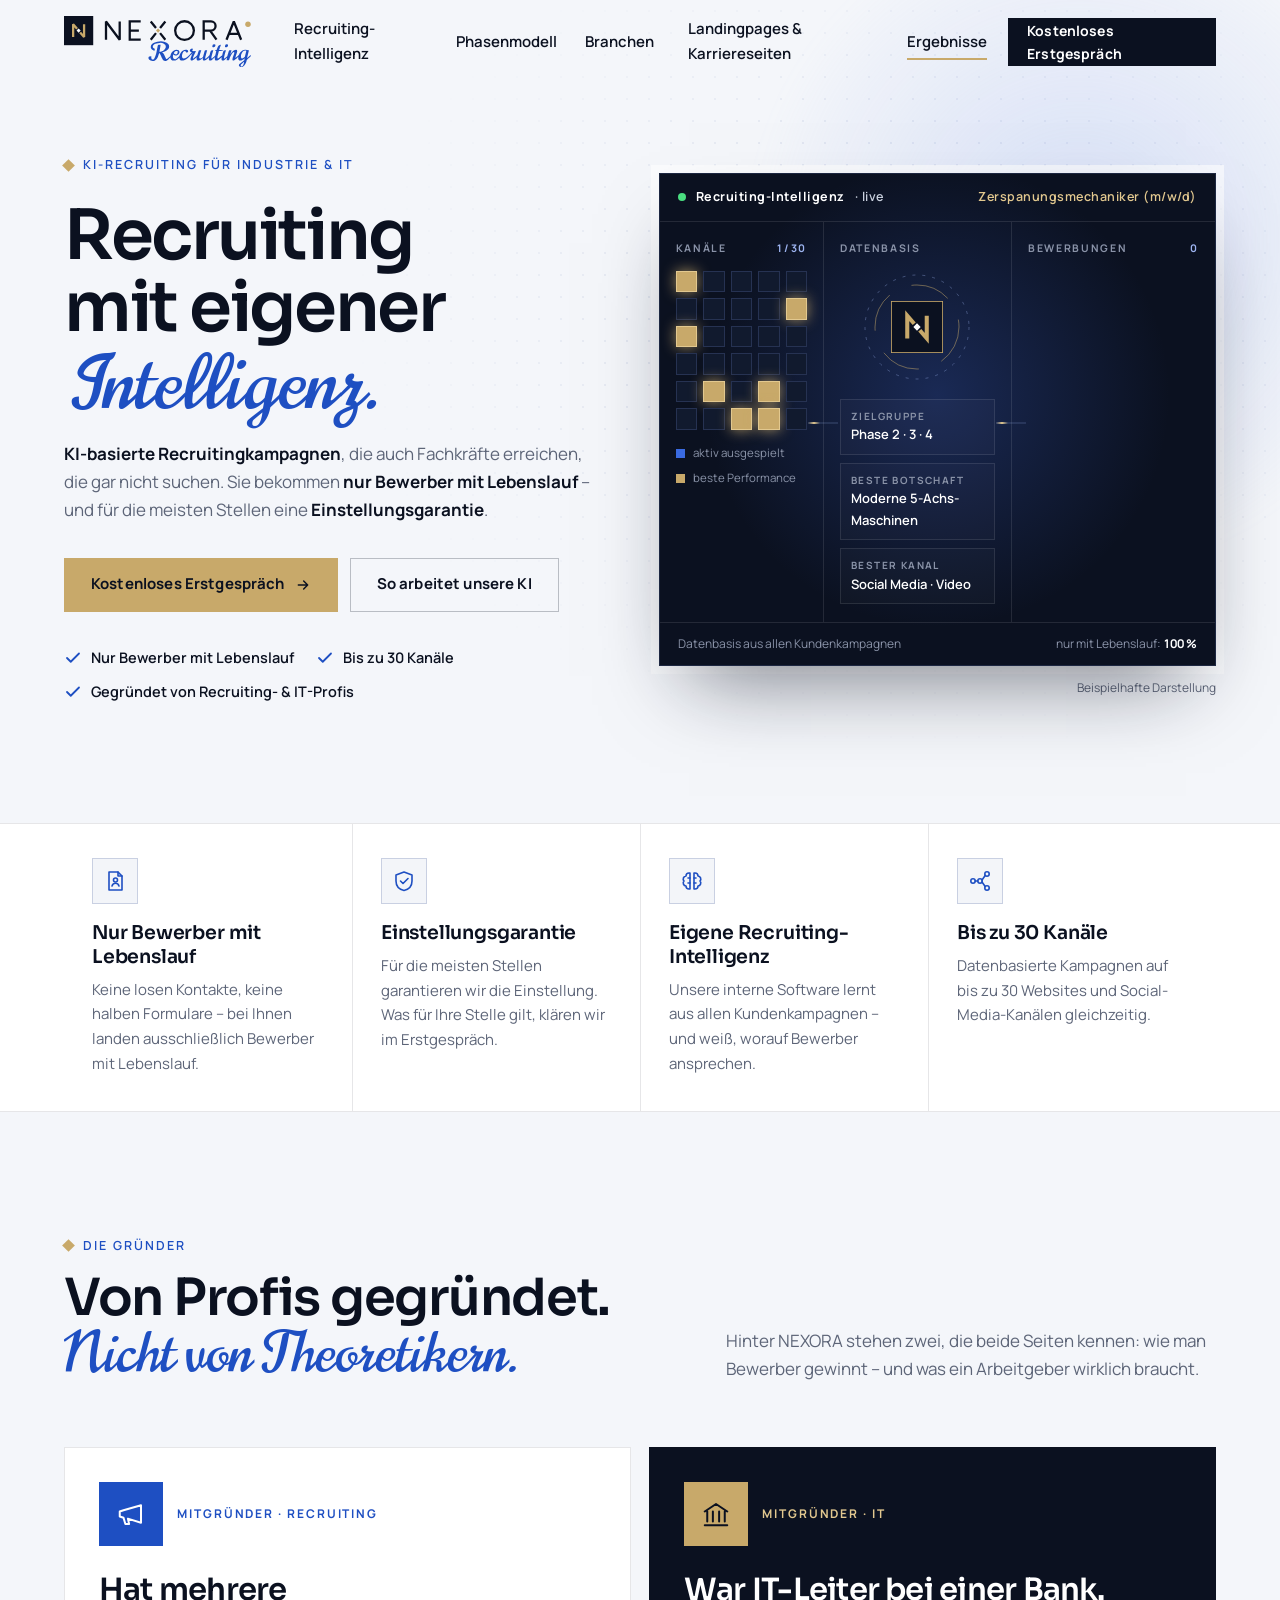
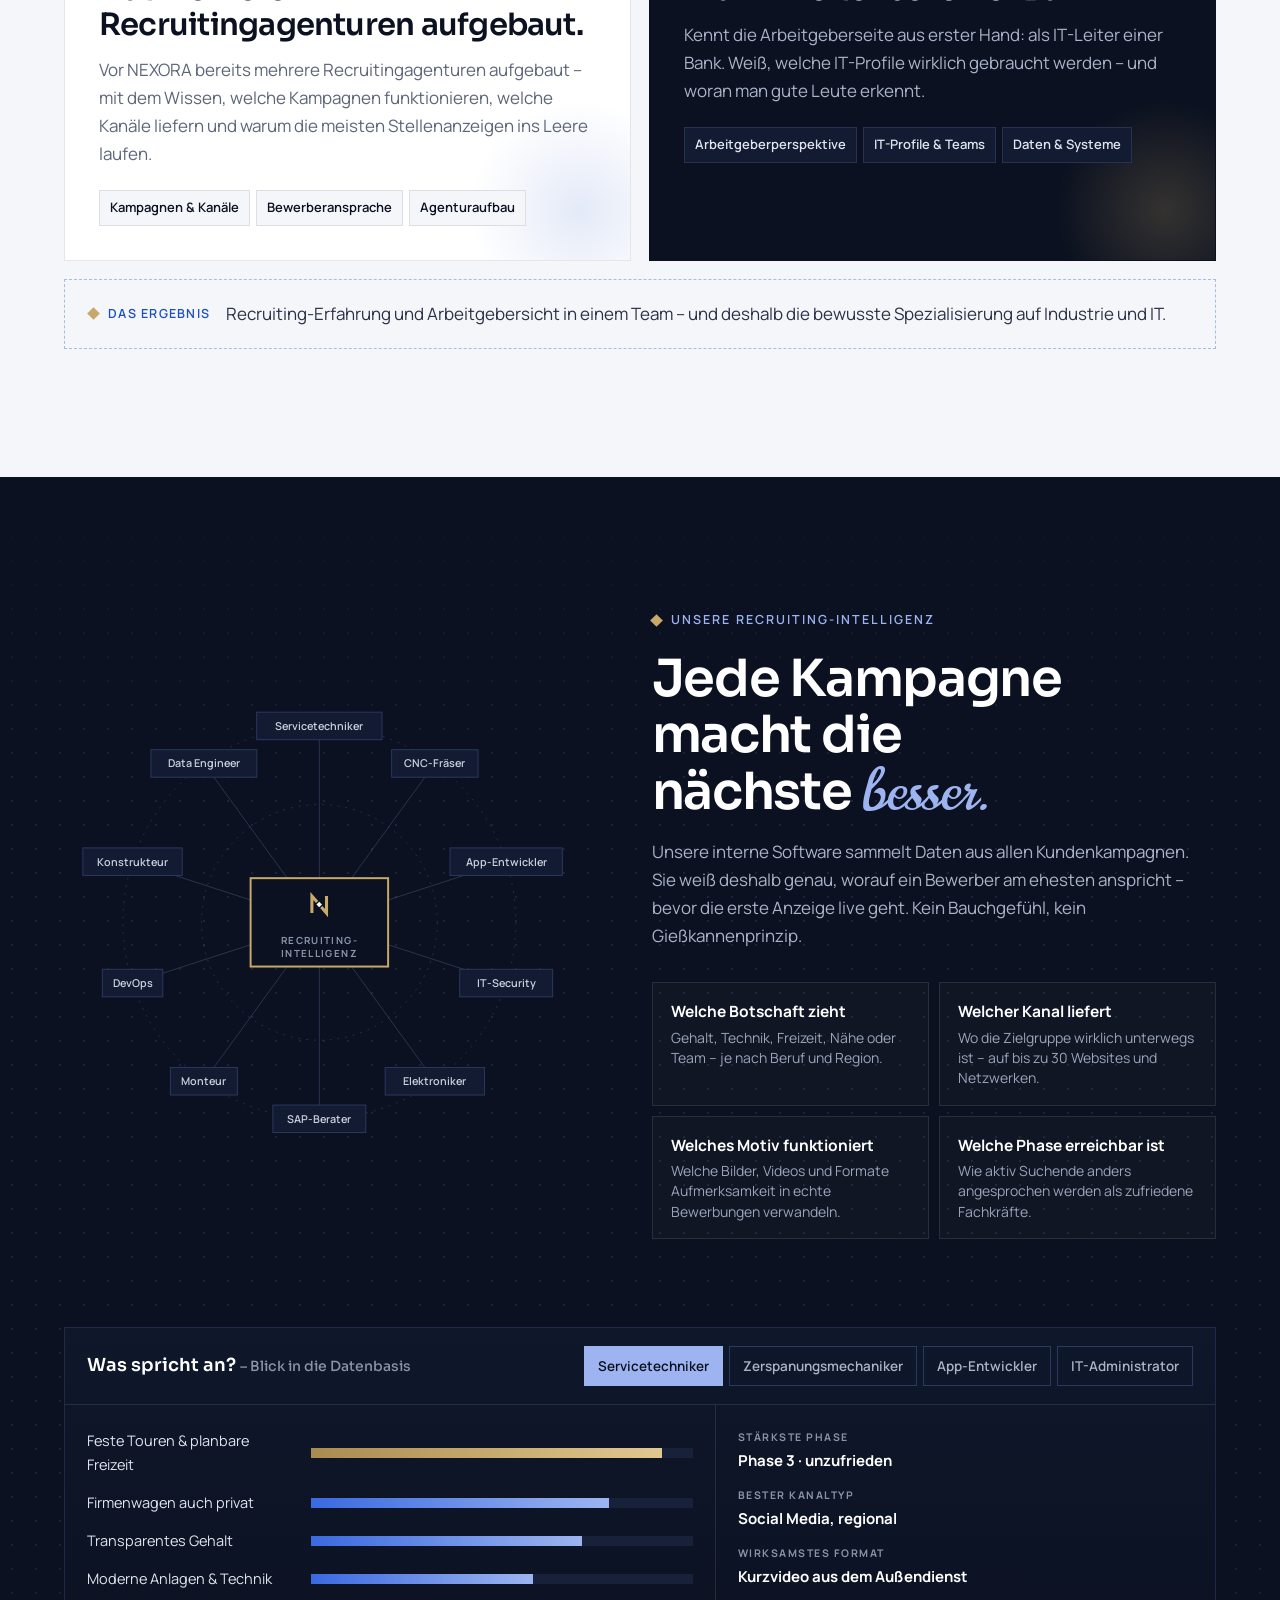
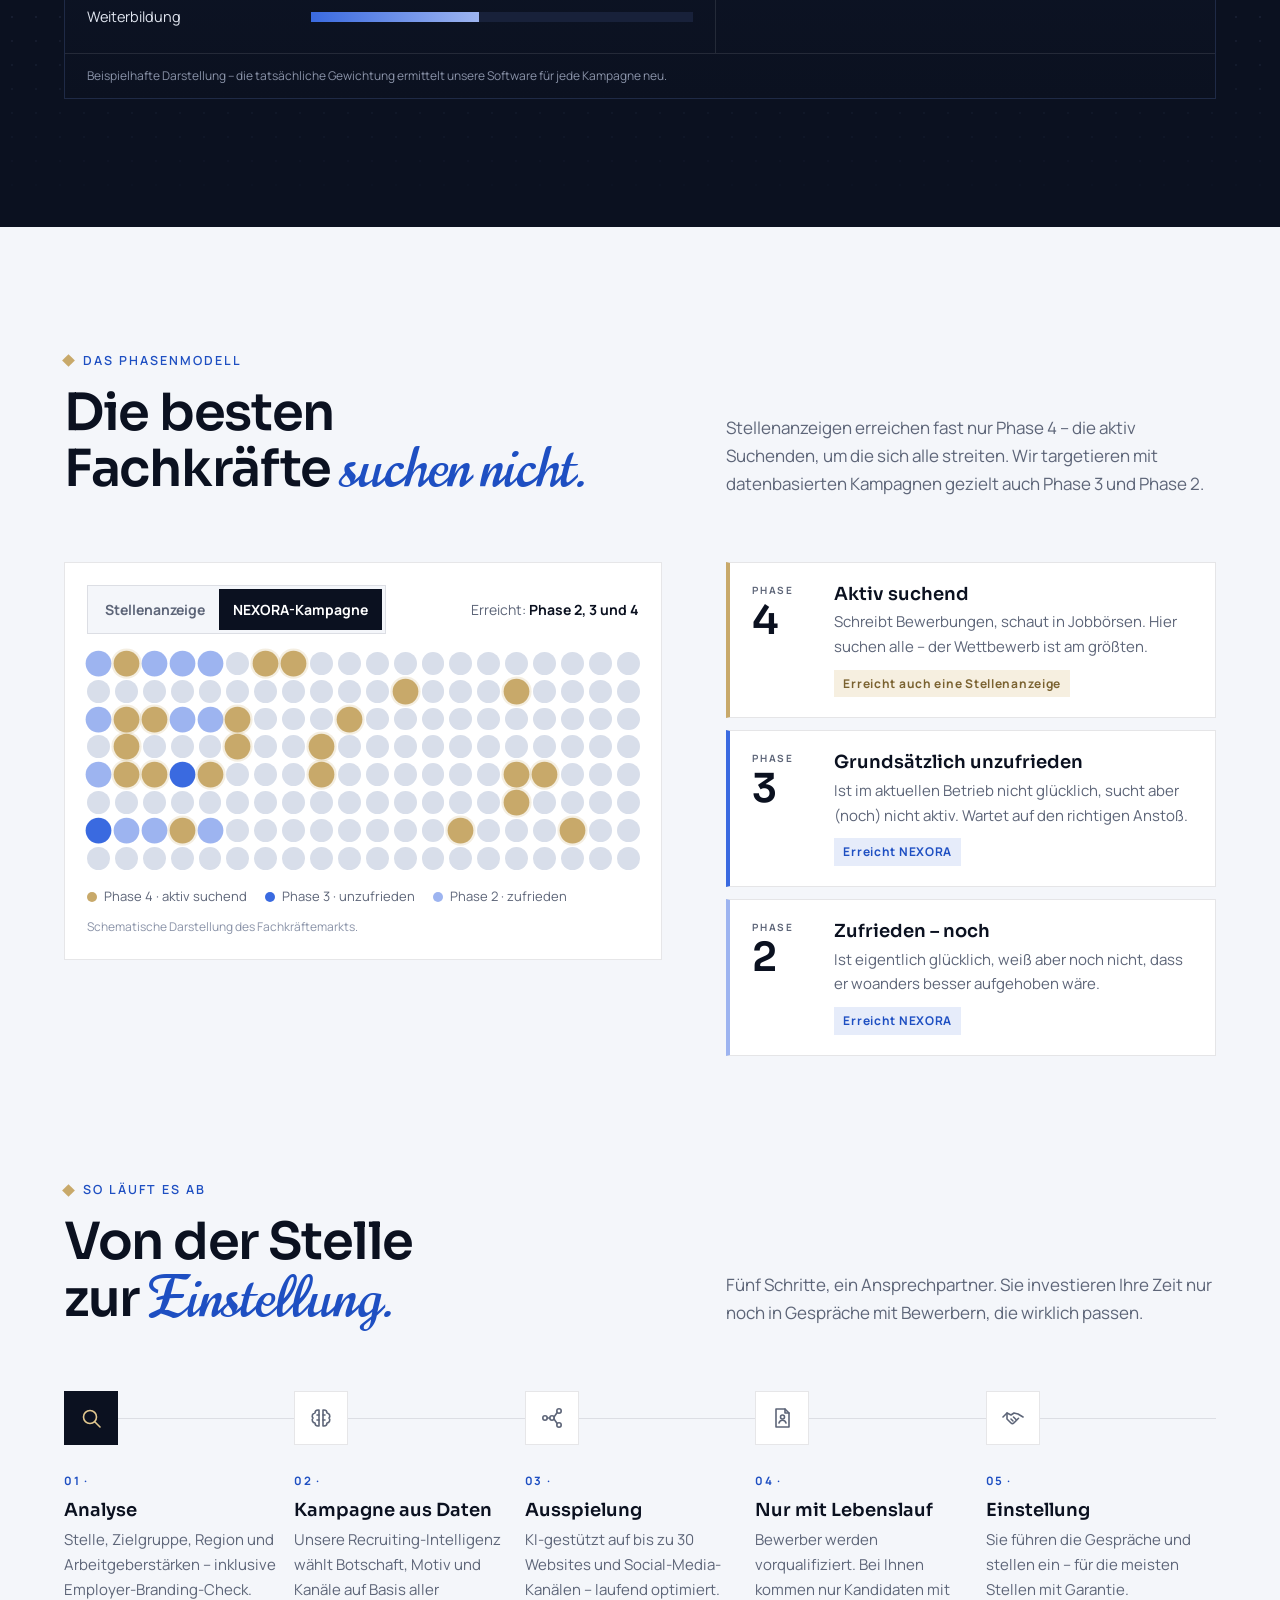
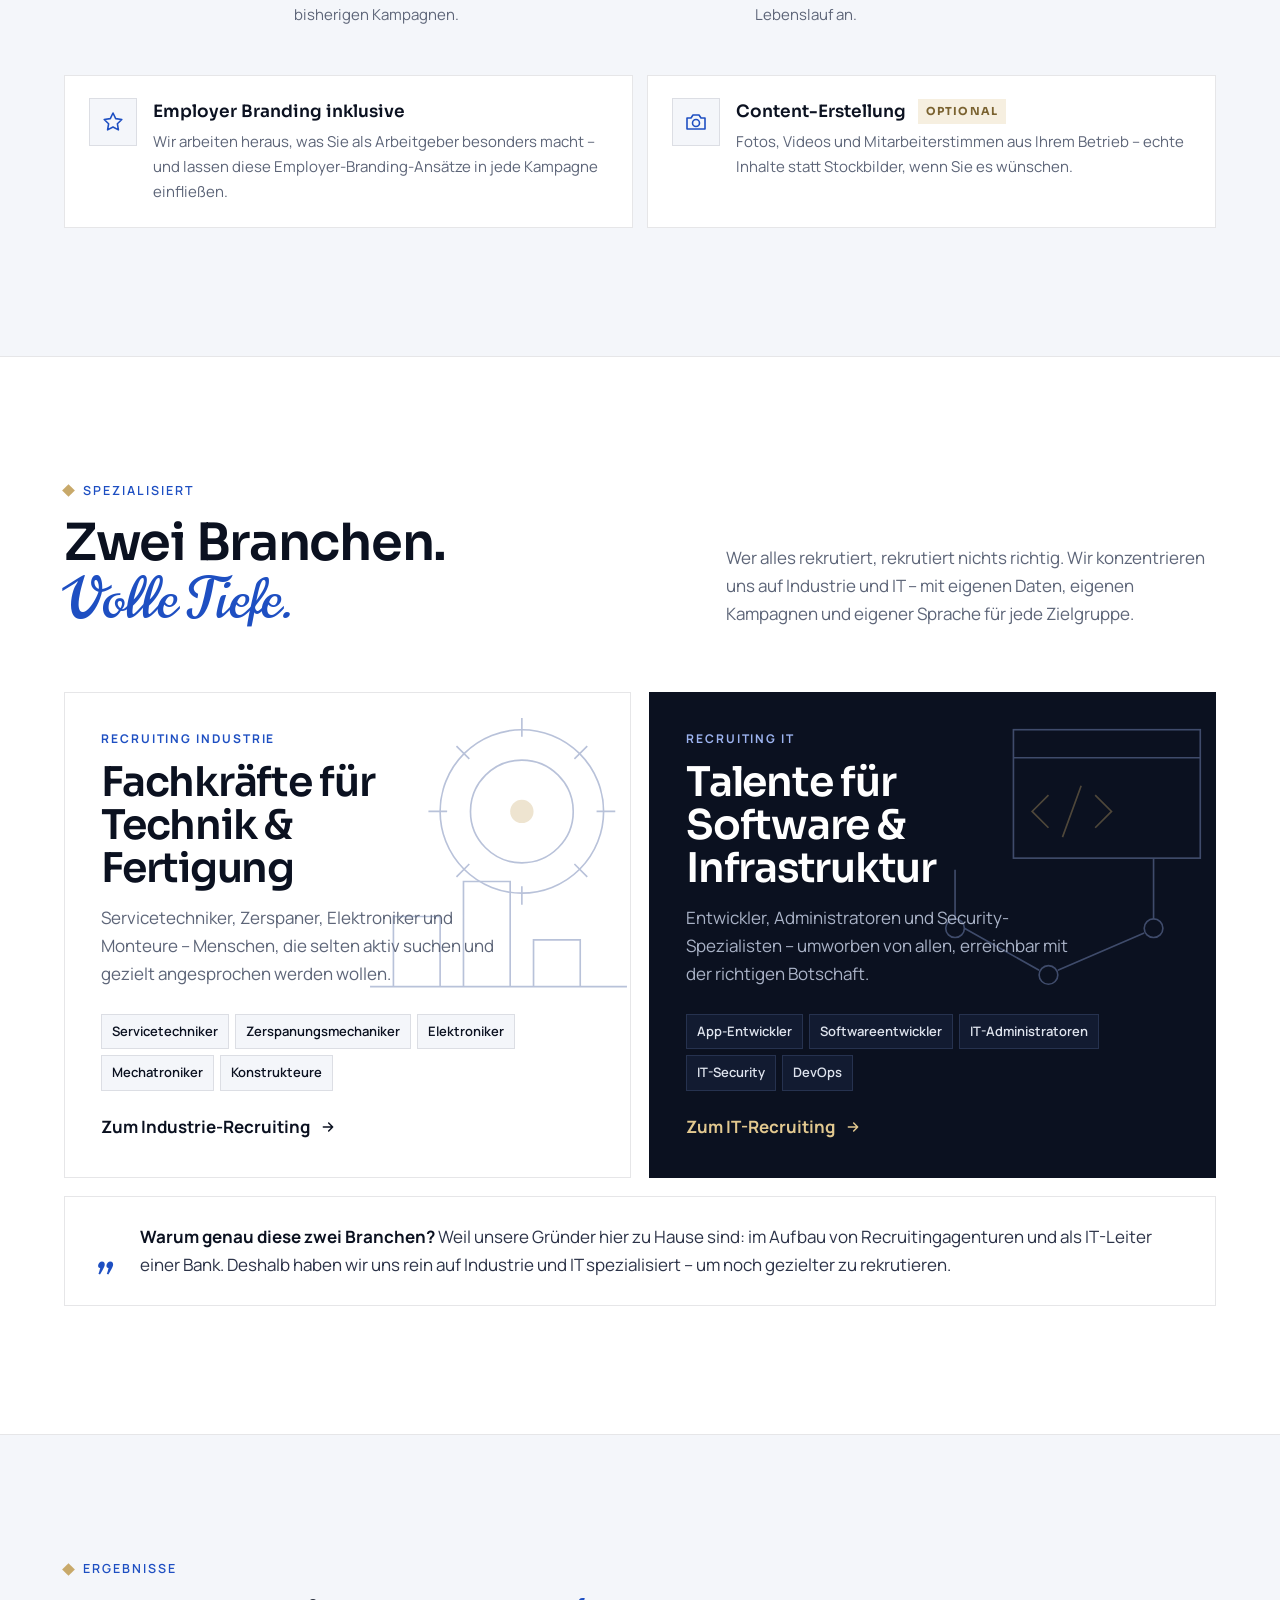
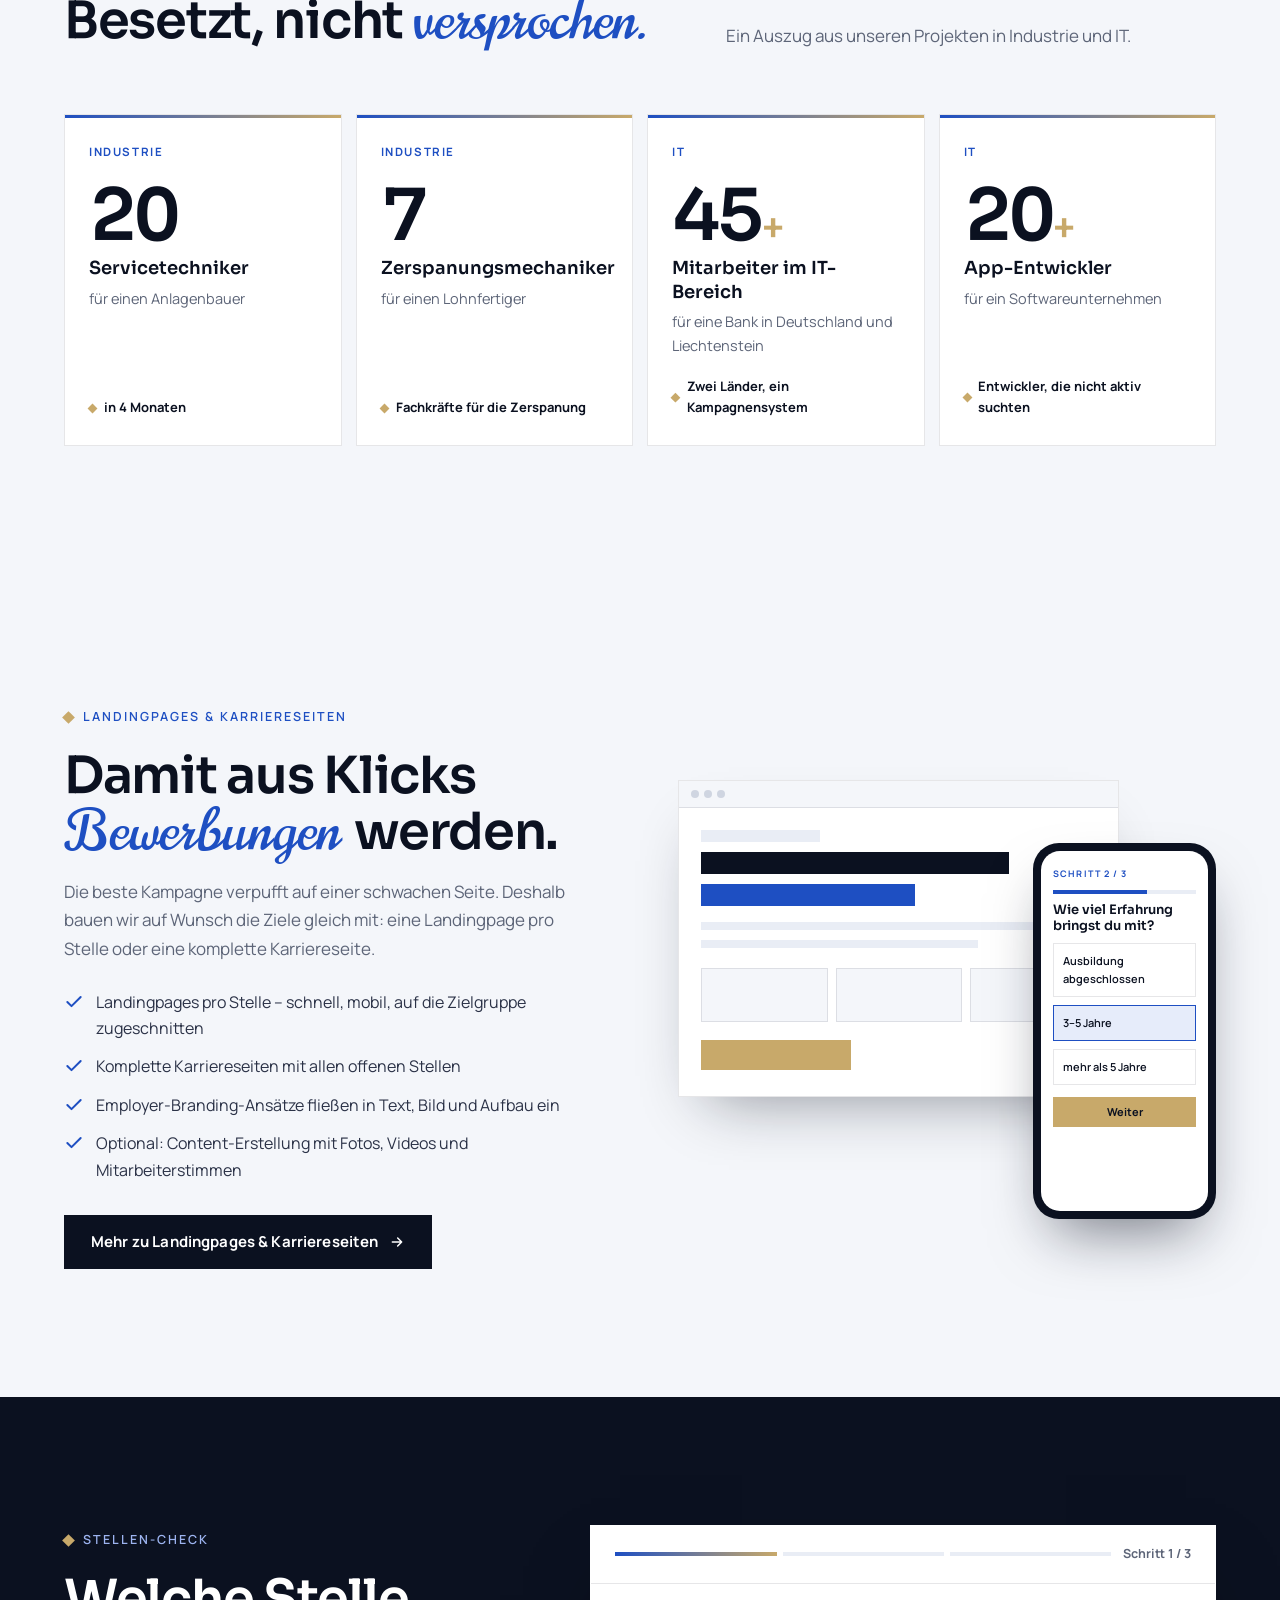
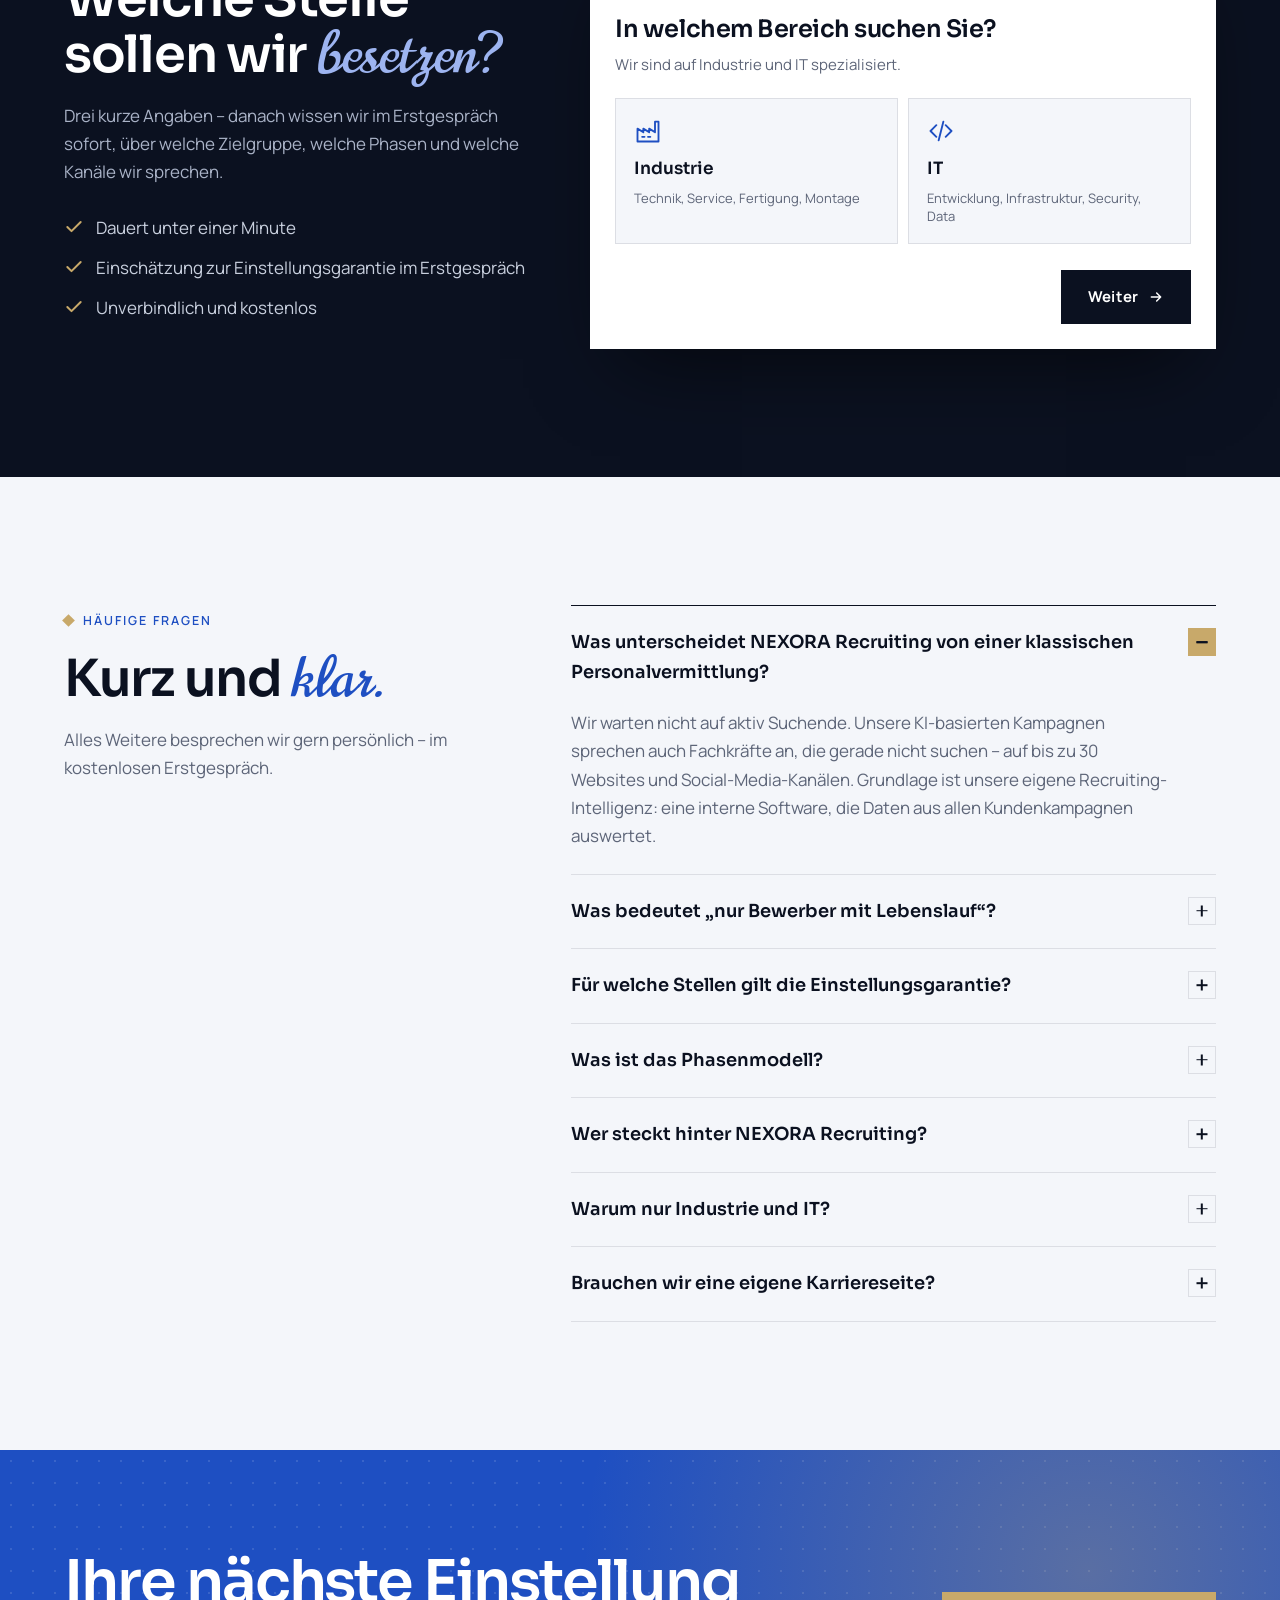
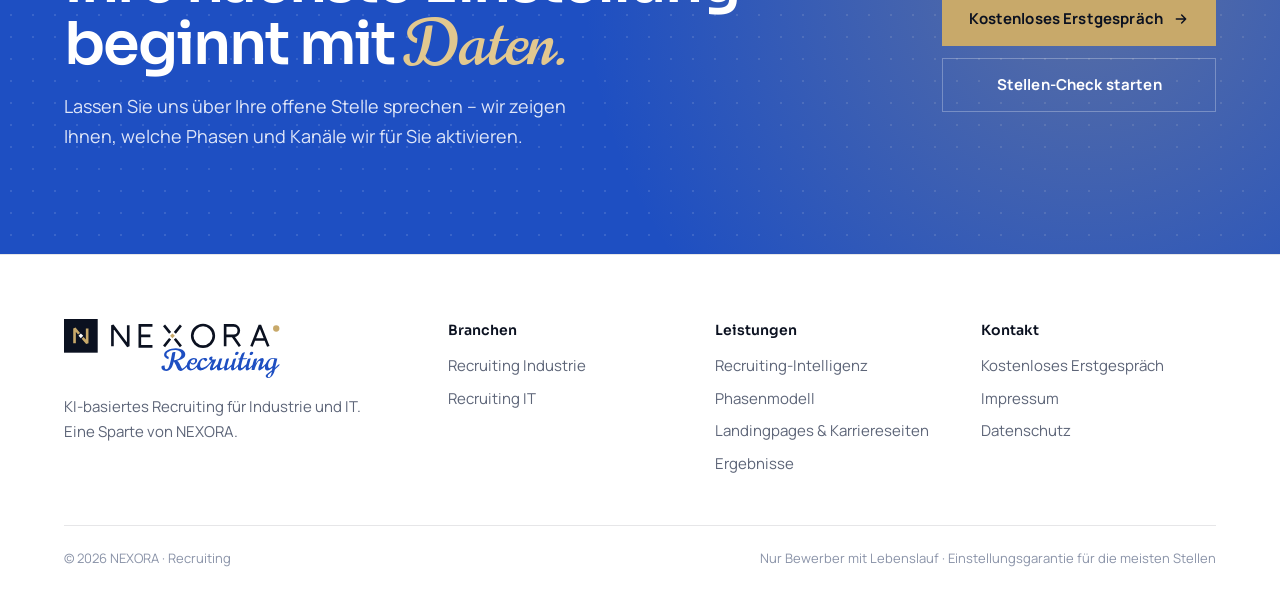
==== index.html @ c4f24def "Website NEXORA Recruiting importieren Originalstand aus dem Ordner Website/ (Startseite, Branchen- u" ====
<!doctype html>
<html lang="de">
<head>
<meta charset="utf-8">
<meta name="viewport" content="width=device-width, initial-scale=1">
<title>NEXORA Recruiting – KI-basiertes Recruiting für Industrie &amp; IT</title>
<meta name="description" content="KI-basierte Recruitingkampagnen für Industrie und IT: nur Bewerber mit Lebenslauf, Einstellungsgarantie für die meisten Stellen, datenbasiert auf bis zu 30 Kanälen.">
<link rel="canonical" href="https://recruiting.nexora.de/">
<meta property="og:type" content="website">
<meta property="og:locale" content="de_DE">
<meta property="og:site_name" content="NEXORA Recruiting">
<meta property="og:title" content="NEXORA Recruiting – KI-basiertes Recruiting für Industrie &amp; IT">
<meta property="og:description" content="KI-basierte Recruitingkampagnen für Industrie und IT: nur Bewerber mit Lebenslauf, Einstellungsgarantie für die meisten Stellen, datenbasiert auf bis zu 30 Kanälen.">
<meta property="og:url" content="https://recruiting.nexora.de/">
<meta name="theme-color" content="#0b1120">
<link rel="icon" href="assets/logo/nexora-mark.svg" type="image/svg+xml">
<link rel="preconnect" href="https://fonts.googleapis.com">
<link rel="preconnect" href="https://fonts.gstatic.com" crossorigin>
<link href="https://fonts.googleapis.com/css2?family=Norican&family=Manrope:wght@400;500;600;700;800&family=Sora:wght@400;500;600;700&display=swap" rel="stylesheet">
<link rel="stylesheet" href="styles.css">
<script type="application/ld+json">{"@context":"https://schema.org","@type":"Organization","name":"NEXORA Recruiting","parentOrganization":{"@type":"Organization","name":"NEXORA"},"url":"https://recruiting.nexora.de/","logo":"https://recruiting.nexora.de/assets/logo/nexora-recruiting-logo.svg","description":"KI-basierte Recruitingkampagnen für Industrie und IT – nur Bewerber mit Lebenslauf, für die meisten Stellen mit Einstellungsgarantie."}</script>
<script type="application/ld+json">{"@context":"https://schema.org","@type":"FAQPage","mainEntity":[{"@type":"Question","name":"Was unterscheidet NEXORA Recruiting von einer klassischen Personalvermittlung?","acceptedAnswer":{"@type":"Answer","text":"Wir warten nicht auf aktiv Suchende. Unsere KI-basierten Kampagnen sprechen auch Fachkräfte an, die gerade nicht suchen – auf bis zu 30 Websites und Social-Media-Kanälen. Grundlage ist unsere eigene Recruiting-Intelligenz: eine interne Software, die Daten aus allen Kundenkampagnen auswertet."}},{"@type":"Question","name":"Was bedeutet „nur Bewerber mit Lebenslauf“?","acceptedAnswer":{"@type":"Answer","text":"Sie bekommen keine losen Kontakte oder halb ausgefüllten Formulare. Bei Ihnen landen ausschließlich Bewerber, die einen Lebenslauf vorgelegt haben – damit Sie direkt entscheiden können, wen Sie kennenlernen möchten."}},{"@type":"Question","name":"Für welche Stellen gilt die Einstellungsgarantie?","acceptedAnswer":{"@type":"Answer","text":"Für die meisten Positionen in Industrie und IT bieten wir eine Einstellungsgarantie. Ob und in welcher Form sie für Ihre konkrete Stelle gilt, klären wir transparent im Erstgespräch."}},{"@type":"Question","name":"Was ist das Phasenmodell?","acceptedAnswer":{"@type":"Answer","text":"Wir teilen Kandidaten nach ihrer Wechselbereitschaft ein. Phase 4 sucht aktiv. Phase 3 ist mit dem aktuellen Betrieb grundsätzlich unzufrieden. Phase 2 ist zufrieden – weiß aber noch nicht, dass es woanders besser passen würde. Stellenanzeigen erreichen fast nur Phase 4, unsere Kampagnen gezielt alle drei."}},{"@type":"Question","name":"Wer steckt hinter NEXORA Recruiting?","acceptedAnswer":{"@type":"Answer","text":"NEXORA wurde von Profis gegründet: Einer unserer Gründer hat bereits mehrere Recruitingagenturen aufgebaut, ein anderer war IT-Leiter bei einer Bank. Recruiting-Erfahrung und die Perspektive des Arbeitgebers sitzen bei uns also am selben Tisch."}},{"@type":"Question","name":"Warum nur Industrie und IT?","acceptedAnswer":{"@type":"Answer","text":"Weil wir genau hier zu Hause sind – im Recruiting und in der IT. Mit NEXORA haben wir uns bewusst auf Industrie und IT spezialisiert: Je enger der Fokus, desto präziser die Daten – und desto gezielter die Ansprache."}},{"@type":"Question","name":"Brauchen wir eine eigene Karriereseite?","acceptedAnswer":{"@type":"Answer","text":"Nicht zwingend – wir können Landingpages pro Stelle und komplette Karriereseiten für Sie erstellen. Content wie Fotos, Videos und Mitarbeiterstimmen bieten wir optional dazu an."}}]}</script>
</head>
<body>
<a class="skip" href="#inhalt">Zum Inhalt springen</a>
<header class="hdr">
  <div class="wrap hdr-in">
    <a class="brand" href="#top" aria-label="NEXORA Recruiting – zur Startseite"><img src="assets/logo/nexora-recruiting-logo.svg" alt="NEXORA Recruiting" width="190" height="52"></a>
    <nav class="nav" id="nav" aria-label="Hauptmenü">
      <ul class="menu">
        <li><a href="#intelligenz">Recruiting-Intelligenz</a></li>
        <li><a href="#phasen">Phasenmodell</a></li>
        <li class="has-sub"><button class="sub-toggle" aria-expanded="false">Branchen <svg viewBox="0 0 12 12"><path d="M2 4l4 4 4-4"/></svg></button><ul class="submenu" role="list" style="list-style:none;margin:0"><li><a href="industrie-recruiting.html"><span class="mi"><svg viewBox="0 0 24 24" aria-hidden="true"><path d="M3 21V10l5 3V10l5 3V10l5 3V4h3v17z"/><path d="M7 17h2M12 17h2"/></svg></span><span><strong>Recruiting Industrie</strong><small>Servicetechniker, Zerspaner, Elektroniker & Co.</small></span></a></li><li><a href="it-recruiting.html"><span class="mi"><svg viewBox="0 0 24 24" aria-hidden="true"><path d="M8 7l-5 5 5 5M16 7l5 5-5 5M14 4l-4 16"/></svg></span><span><strong>Recruiting IT</strong><small>Entwickler, Administratoren, IT-Security & Co.</small></span></a></li></ul></li>
        <li><a href="landingpages-karriereseiten.html">Landingpages &amp; Karriereseiten</a></li>
        <li><a href="#ergebnisse">Ergebnisse</a></li>
      </ul>
      <a class="btn btn-ink btn-sm" href="https://calendly.com/staeb-felix/erstgespraech" target="_blank" rel="noopener">Kostenloses Erstgespräch</a>
    </nav>
    <button class="burger" aria-label="Menü öffnen" aria-expanded="false" aria-controls="nav"><span></span></button>
  </div>
</header>
<main id="inhalt">
<section class="hero" id="top">
  <div class="wrap hero-grid">
    <div>
      <span class="pre">KI-Recruiting für Industrie &amp; IT</span>
      <h1>Recruiting mit eigener <span class="sc">Intelligenz.</span></h1>
      <p class="lead"><b>KI-basierte Recruitingkampagnen</b>, die auch Fachkräfte erreichen, die gar nicht suchen. Sie bekommen <b>nur Bewerber mit Lebenslauf</b> – und für die meisten Stellen eine <b>Einstellungsgarantie</b>.</p>
      <div class="hero-actions">
        <a class="btn btn-brass" href="https://calendly.com/staeb-felix/erstgespraech" target="_blank" rel="noopener">Kostenloses Erstgespräch <svg viewBox="0 0 24 24" fill="none" stroke="currentColor" stroke-width="2.2" stroke-linecap="round" stroke-linejoin="round"><path d="M5 12h14M13 6l6 6-6 6"/></svg></a>
        <a class="btn btn-line" href="#intelligenz">So arbeitet unsere KI</a>
      </div>
      <ul class="trust">
        <li><svg viewBox="0 0 24 24" fill="none" stroke="currentColor" stroke-width="2.4" stroke-linecap="round" stroke-linejoin="round"><path d="M20 6L9 17l-5-5"/></svg>Nur Bewerber mit Lebenslauf</li>
        <li><svg viewBox="0 0 24 24" fill="none" stroke="currentColor" stroke-width="2.4" stroke-linecap="round" stroke-linejoin="round"><path d="M20 6L9 17l-5-5"/></svg>Bis zu 30 Kanäle</li>
        <li><svg viewBox="0 0 24 24" fill="none" stroke="currentColor" stroke-width="2.4" stroke-linecap="round" stroke-linejoin="round"><path d="M20 6L9 17l-5-5"/></svg>Gegründet von Recruiting- &amp; IT-Profis</li>
      </ul>
    </div>
    <div>
      <div class="engine" aria-label="Beispielhafte Darstellung einer laufenden Recruitingkampagne">
        <div class="eng-top"><span class="live"></span><b>Recruiting-Intelligenz</b><span>· live</span><span class="job" data-job>Servicetechniker (m/w/d)</span></div>
        <div class="eng-body">
          <span class="wire w1"></span><span class="wire w2"></span>
          <div class="eng-col c1"><p class="eng-lbl">Kanäle <em data-chan-count>0/30</em></p><div class="chans" data-chans></div>
            <div class="chan-key"><span><i style="background:var(--blue-2)"></i>aktiv ausgespielt</span><span><i style="background:var(--brass)"></i>beste Performance</span></div></div>
          <div class="eng-col c2"><p class="eng-lbl">Datenbasis</p>
            <div class="core"><svg viewBox="0 0 112 112"><circle class="ring" cx="56" cy="56" r="52" fill="none" stroke="rgba(157,180,240,.35)" stroke-dasharray="3 7"/><circle class="ring2" cx="56" cy="56" r="42" fill="none" stroke="rgba(200,169,106,.5)" stroke-dasharray="40 24"/></svg>
              <svg class="mark" viewBox="0 0 64 64"><rect width="64" height="64" fill="#0B1120" stroke="#C8A96A" stroke-width="2"/><path fill="none" stroke="#C8A96A" stroke-width="5" d="M20 46V18l8.6 10M35.4 36 44 46V18"/><path class="node" fill="#fff" d="M32 27.5l4.5 4.5-4.5 4.5-4.5-4.5z"/></svg></div>
            <dl class="reads"><div><dt>Zielgruppe</dt><dd data-r="ziel">Phase 2 · 3 · 4</dd></div><div><dt>Beste Botschaft</dt><dd data-r="msg">Feste Touren, planbare Freizeit</dd></div><div><dt>Bester Kanal</dt><dd data-r="kanal">Social Media · regional</dd></div></dl></div>
          <div class="eng-col c3"><p class="eng-lbl">Bewerbungen <em data-app-count>0</em></p><div class="apps" data-apps></div></div>
        </div>
        <div class="eng-foot"><span>Datenbasis aus allen Kundenkampagnen</span><span>nur mit Lebenslauf: <b>100 %</b></span></div>
      </div>
      <p class="eng-note">Beispielhafte Darstellung</p>
    </div>
  </div>
</section>

<section class="promise"><div class="wrap promise-grid"><div class="pr rv"><span class="ic"><svg viewBox="0 0 24 24" aria-hidden="true"><path d="M6 3h9l4 4v14H6z"/><path d="M15 3v4h4"/><circle cx="12.5" cy="11" r="2"/><path d="M9 17c.6-1.8 2-2.7 3.5-2.7s2.9.9 3.5 2.7"/></svg></span><h3>Nur Bewerber mit Lebenslauf</h3><p>Keine losen Kontakte, keine halben Formulare – bei Ihnen landen ausschließlich Bewerber mit Lebenslauf.</p></div><div class="pr rv"><span class="ic"><svg viewBox="0 0 24 24" aria-hidden="true"><path d="M12 3l8 3v6c0 5-3.4 8.4-8 9.5C7.4 20.4 4 17 4 12V6z"/><path d="M8.5 12l2.5 2.5L16 9.5"/></svg></span><h3>Einstellungsgarantie</h3><p>Für die meisten Stellen garantieren wir die Einstellung. Was für Ihre Stelle gilt, klären wir im Erstgespräch.</p></div><div class="pr rv"><span class="ic"><svg viewBox="0 0 24 24" aria-hidden="true"><path d="M9 4a3 3 0 0 0-3 3 3 3 0 0 0-2 5 3 3 0 0 0 2 5 3 3 0 0 0 3 3h1V4z"/><path d="M15 4a3 3 0 0 1 3 3 3 3 0 0 1 2 5 3 3 0 0 1-2 5 3 3 0 0 1-3 3h-1V4z"/><path d="M10 9h-2M14 9h2M10 14H8M14 14h2"/></svg></span><h3>Eigene Recruiting-Intelligenz</h3><p>Unsere interne Software lernt aus allen Kundenkampagnen – und weiß, worauf Bewerber ansprechen.</p></div><div class="pr rv"><span class="ic"><svg viewBox="0 0 24 24" aria-hidden="true"><circle cx="5" cy="12" r="2.2"/><circle cx="19" cy="5" r="2.2"/><circle cx="19" cy="19" r="2.2"/><circle cx="12" cy="12" r="2.2"/><path d="M7.2 12h2.6M14 11l3.2-4.5M14 13l3.2 4.5"/></svg></span><h3>Bis zu 30 Kanäle</h3><p>Datenbasierte Kampagnen auf bis zu 30 Websites und Social-Media-Kanälen gleichzeitig.</p></div></div></section>

<section class="sec" id="gruender">
  <div class="wrap">
    <div class="head"><span class="pre">Die Gründer</span><h2 class="h2 rv">Von Profis gegründet. <span class="sc">Nicht von Theoretikern.</span></h2><p class="lead rv">Hinter NEXORA stehen zwei, die beide Seiten kennen: wie man Bewerber gewinnt – und was ein Arbeitgeber wirklich braucht.</p></div>
    <div class="founders">
      <article class="fd rv">
        <div class="fd-top"><span class="fd-mono"><svg viewBox="0 0 24 24" aria-hidden="true"><path d="M3 10v4l3 1 1.5 5h3l-1-4.3L20 19V5L6 9z"/></svg></span><span class="fd-tag">Mitgründer · Recruiting</span></div>
        <h3>Hat mehrere Recruitingagenturen aufgebaut.</h3>
        <p>Vor NEXORA bereits mehrere Recruitingagenturen aufgebaut – mit dem Wissen, welche Kampagnen funktionieren, welche Kanäle liefern und warum die meisten Stellenanzeigen ins Leere laufen.</p>
        <ul><li>Kampagnen &amp; Kanäle</li><li>Bewerberansprache</li><li>Agenturaufbau</li></ul>
      </article>
      <article class="fd it rv">
        <div class="fd-top"><span class="fd-mono"><svg viewBox="0 0 24 24" aria-hidden="true"><path d="M3 10l9-6 9 6M5 10v8M9.5 10v8M14.5 10v8M19 10v8M3 21h18"/></svg></span><span class="fd-tag">Mitgründer · IT</span></div>
        <h3>War IT-Leiter bei einer Bank.</h3>
        <p>Kennt die Arbeitgeberseite aus erster Hand: als IT-Leiter einer Bank. Weiß, welche IT-Profile wirklich gebraucht werden – und woran man gute Leute erkennt.</p>
        <ul><li>Arbeitgeberperspektive</li><li>IT-Profile &amp; Teams</li><li>Daten &amp; Systeme</li></ul>
      </article>
    </div>
    <p class="fd-note rv"><span class="pre" style="letter-spacing:.1em">Das Ergebnis</span> Recruiting-Erfahrung und Arbeitgebersicht in einem Team – und deshalb die bewusste Spezialisierung auf Industrie und IT.</p>
  </div>
</section>

<section class="sec dark intel" id="intelligenz">
  <div class="wrap">
    <div class="intel-grid">
      <div class="loop rv" aria-hidden="true"><svg viewBox="0 0 520 520">
  <circle class="orbit" cx="260" cy="260" r="200"/><circle class="orbit" cx="260" cy="260" r="120"/>
  <line class="spoke" x1="260" y1="260" x2="260.0" y2="60.0"/><g class="cnode" data-x="260.0" data-y="60.0"><rect x="196.2" y="46.0" width="127.6" height="28"/><text x="260.0" y="64.0" text-anchor="middle">Servicetechniker</text></g><line class="spoke" x1="260" y1="260" x2="377.6" y2="98.2"/><g class="cnode" data-x="377.6" data-y="98.2"><rect x="333.6" y="84.2" width="88.0" height="28"/><text x="377.6" y="102.2" text-anchor="middle">CNC-Fräser</text></g><line class="spoke" x1="260" y1="260" x2="450.2" y2="198.2"/><g class="cnode" data-x="450.2" data-y="198.2"><rect x="393.0" y="184.2" width="114.4" height="28"/><text x="450.2" y="202.2" text-anchor="middle">App-Entwickler</text></g><line class="spoke" x1="260" y1="260" x2="450.2" y2="321.8"/><g class="cnode" data-x="450.2" data-y="321.8"><rect x="402.9" y="307.8" width="94.6" height="28"/><text x="450.2" y="325.8" text-anchor="middle">IT-Security</text></g><line class="spoke" x1="260" y1="260" x2="377.6" y2="421.8"/><g class="cnode" data-x="377.6" data-y="421.8"><rect x="327.0" y="407.8" width="101.2" height="28"/><text x="377.6" y="425.8" text-anchor="middle">Elektroniker</text></g><line class="spoke" x1="260" y1="260" x2="260.0" y2="460.0"/><g class="cnode" data-x="260.0" data-y="460.0"><rect x="212.7" y="446.0" width="94.6" height="28"/><text x="260.0" y="464.0" text-anchor="middle">SAP-Berater</text></g><line class="spoke" x1="260" y1="260" x2="142.4" y2="421.8"/><g class="cnode" data-x="142.4" data-y="421.8"><rect x="108.3" y="407.8" width="68.2" height="28"/><text x="142.4" y="425.8" text-anchor="middle">Monteur</text></g><line class="spoke" x1="260" y1="260" x2="69.8" y2="321.8"/><g class="cnode" data-x="69.8" data-y="321.8"><rect x="39.0" y="307.8" width="61.6" height="28"/><text x="69.8" y="325.8" text-anchor="middle">DevOps</text></g><line class="spoke" x1="260" y1="260" x2="69.8" y2="198.2"/><g class="cnode" data-x="69.8" data-y="198.2"><rect x="19.2" y="184.2" width="101.2" height="28"/><text x="69.8" y="202.2" text-anchor="middle">Konstrukteur</text></g><line class="spoke" x1="260" y1="260" x2="142.4" y2="98.2"/><g class="cnode" data-x="142.4" data-y="98.2"><rect x="88.5" y="84.2" width="107.8" height="28"/><text x="142.4" y="102.2" text-anchor="middle">Data Engineer</text></g>
  <g class="pulses"></g>
  <g class="center"><rect x="190" y="215" width="140" height="90"/>
    <g transform="translate(240 222) scale(.62)"><path fill="none" stroke="#C8A96A" stroke-width="5" d="M20 46V18l8.6 10M35.4 36 44 46V18"/><path class="node-c" fill="#fff" d="M32 27.5l4.5 4.5-4.5 4.5-4.5-4.5z"/></g>
    <text class="lbl" x="260" y="282" text-anchor="middle">RECRUITING-</text><text class="lbl" x="260" y="295" text-anchor="middle">INTELLIGENZ</text></g>
</svg></div>

      <div>
        <span class="pre">Unsere Recruiting-Intelligenz</span>
        <h2 class="h2 rv" style="margin-top:18px">Jede Kampagne macht die nächste <span class="sc">besser.</span></h2>
        <p class="lead rv" style="margin-top:18px">Unsere interne Software sammelt Daten aus allen Kundenkampagnen. Sie weiß deshalb genau, worauf ein Bewerber am ehesten anspricht – bevor die erste Anzeige live geht. Kein Bauchgefühl, kein Gießkannenprinzip.</p>
        <ul class="know"><li class="rv"><b>Welche Botschaft zieht</b><span>Gehalt, Technik, Freizeit, Nähe oder Team – je nach Beruf und Region.</span></li><li class="rv"><b>Welcher Kanal liefert</b><span>Wo die Zielgruppe wirklich unterwegs ist – auf bis zu 30 Websites und Netzwerken.</span></li><li class="rv"><b>Welches Motiv funktioniert</b><span>Welche Bilder, Videos und Formate Aufmerksamkeit in echte Bewerbungen verwandeln.</span></li><li class="rv"><b>Welche Phase erreichbar ist</b><span>Wie aktiv Suchende anders angesprochen werden als zufriedene Fachkräfte.</span></li></ul>
      </div>
    </div>
    <div class="console rv" data-console>
      <div class="con-top"><h3>Was spricht an? <span style="color:var(--steel);font-weight:500;font-size:14px">– Blick in die Datenbasis</span></h3>
        <div class="con-tabs" role="tablist">
          <button role="tab" aria-selected="true" data-k="0">Servicetechniker</button><button role="tab" aria-selected="false" data-k="1">Zerspanungsmechaniker</button><button role="tab" aria-selected="false" data-k="2">App-Entwickler</button><button role="tab" aria-selected="false" data-k="3">IT-Administrator</button>
        </div></div>
      <div class="con-body"><div class="bars" data-bars></div>
        <div class="con-side"><div><small>Stärkste Phase</small><b data-c="phase"></b></div><div><small>Bester Kanaltyp</small><b data-c="kanal"></b></div><div><small>Wirksamstes Format</small><b data-c="format"></b></div></div></div>
      <p class="con-note">Beispielhafte Darstellung – die tatsächliche Gewichtung ermittelt unsere Software für jede Kampagne neu.</p>
    </div>
  </div>
</section>

<section class="sec" id="phasen">
  <div class="wrap">
    <div class="head"><span class="pre">Das Phasenmodell</span><h2 class="h2 rv">Die besten Fachkräfte <span class="sc">suchen nicht.</span></h2><p class="lead rv">Stellenanzeigen erreichen fast nur Phase 4 – die aktiv Suchenden, um die sich alle streiten. Wir targetieren mit datenbasierten Kampagnen gezielt auch Phase 3 und Phase 2.</p></div>
    <div class="phase-grid">
      <div class="pool rv" data-pool>
        <div class="pool-top"><div class="seg" role="group" aria-label="Reichweite vergleichen"><button aria-pressed="false" data-mode="ad">Stellenanzeige</button><button aria-pressed="true" data-mode="nx">NEXORA-Kampagne</button></div><span class="reach" data-reach>Erreicht: <b>Phase 2, 3 und 4</b></span></div>
        <div class="dots" data-dots></div>
        <div class="pool-key"><span><i style="background:var(--brass)"></i>Phase 4 · aktiv suchend</span><span><i style="background:var(--blue-2)"></i>Phase 3 · unzufrieden</span><span><i style="background:var(--sky)"></i>Phase 2 · zufrieden</span></div>
        <p class="pool-note">Schematische Darstellung des Fachkräftemarkts.</p>
      </div>
      <div class="phases"><div class="ph p4 rv"><div class="no"><small>Phase</small>4</div><div><h3>Aktiv suchend</h3><p>Schreibt Bewerbungen, schaut in Jobbörsen. Hier suchen alle – der Wettbewerb ist am größten.</p><span class="who">Erreicht auch eine Stellenanzeige</span></div></div><div class="ph p3 rv"><div class="no"><small>Phase</small>3</div><div><h3>Grundsätzlich unzufrieden</h3><p>Ist im aktuellen Betrieb nicht glücklich, sucht aber (noch) nicht aktiv. Wartet auf den richtigen Anstoß.</p><span class="who">Erreicht NEXORA</span></div></div><div class="ph p2 rv"><div class="no"><small>Phase</small>2</div><div><h3>Zufrieden – noch</h3><p>Ist eigentlich glücklich, weiß aber noch nicht, dass er woanders besser aufgehoben wäre.</p><span class="who">Erreicht NEXORA</span></div></div></div>
    </div>
  </div>
</section>

<section class="sec" id="ablauf" style="padding-top:0">
  <div class="wrap">
    <div class="head"><span class="pre">So läuft es ab</span><h2 class="h2 rv">Von der Stelle zur <span class="sc">Einstellung.</span></h2><p class="lead rv">Fünf Schritte, ein Ansprechpartner. Sie investieren Ihre Zeit nur noch in Gespräche mit Bewerbern, die wirklich passen.</p></div>
    <ol class="flow" data-flow><span class="fill" aria-hidden="true"></span><li><span class="dot"><svg viewBox="0 0 24 24" aria-hidden="true"><circle cx="11" cy="11" r="6.5"/><path d="M16 16l5 5"/></svg></span><small></small><h3>Analyse</h3><p>Stelle, Zielgruppe, Region und Arbeitgeberstärken – inklusive Employer-Branding-Check.</p></li><li><span class="dot"><svg viewBox="0 0 24 24" aria-hidden="true"><path d="M9 4a3 3 0 0 0-3 3 3 3 0 0 0-2 5 3 3 0 0 0 2 5 3 3 0 0 0 3 3h1V4z"/><path d="M15 4a3 3 0 0 1 3 3 3 3 0 0 1 2 5 3 3 0 0 1-2 5 3 3 0 0 1-3 3h-1V4z"/><path d="M10 9h-2M14 9h2M10 14H8M14 14h2"/></svg></span><small></small><h3>Kampagne aus Daten</h3><p>Unsere Recruiting-Intelligenz wählt Botschaft, Motiv und Kanäle auf Basis aller bisherigen Kampagnen.</p></li><li><span class="dot"><svg viewBox="0 0 24 24" aria-hidden="true"><circle cx="5" cy="12" r="2.2"/><circle cx="19" cy="5" r="2.2"/><circle cx="19" cy="19" r="2.2"/><circle cx="12" cy="12" r="2.2"/><path d="M7.2 12h2.6M14 11l3.2-4.5M14 13l3.2 4.5"/></svg></span><small></small><h3>Ausspielung</h3><p>KI-gestützt auf bis zu 30 Websites und Social-Media-Kanälen – laufend optimiert.</p></li><li><span class="dot"><svg viewBox="0 0 24 24" aria-hidden="true"><path d="M6 3h9l4 4v14H6z"/><path d="M15 3v4h4"/><circle cx="12.5" cy="11" r="2"/><path d="M9 17c.6-1.8 2-2.7 3.5-2.7s2.9.9 3.5 2.7"/></svg></span><small></small><h3>Nur mit Lebenslauf</h3><p>Bewerber werden vorqualifiziert. Bei Ihnen kommen nur Kandidaten mit Lebenslauf an.</p></li><li><span class="dot"><svg viewBox="0 0 24 24" aria-hidden="true"><path d="M2 11l4-4 4 2 3-2 4 1 5 3"/><path d="M6 7v6l4 4c.8.8 2 .8 2.8 0l4.7-4.7"/><path d="M10 13l2 2M12.5 11l2.5 2.5"/></svg></span><small></small><h3>Einstellung</h3><p>Sie führen die Gespräche und stellen ein – für die meisten Stellen mit Garantie.</p></li></ol>
    <div class="flow-extra">
      <div class="xbox rv"><span class="ic"><svg viewBox="0 0 24 24" aria-hidden="true"><path d="M12 3l2.7 5.6 6.1.9-4.4 4.3 1 6.1L12 17l-5.4 2.9 1-6.1L3.2 9.5l6.1-.9z"/></svg></span><div><h3>Employer Branding inklusive</h3><p>Wir arbeiten heraus, was Sie als Arbeitgeber besonders macht – und lassen diese Employer-Branding-Ansätze in jede Kampagne einfließen.</p></div></div>
      <div class="xbox rv"><span class="ic"><svg viewBox="0 0 24 24" aria-hidden="true"><path d="M3 8h4l2-3h6l2 3h4v11H3z"/><circle cx="12" cy="13" r="3.5"/></svg></span><div><h3>Content-Erstellung <span class="tag">optional</span></h3><p>Fotos, Videos und Mitarbeiterstimmen aus Ihrem Betrieb – echte Inhalte statt Stockbilder, wenn Sie es wünschen.</p></div></div>
    </div>
  </div>
</section>

<section class="sec" id="branchen" style="background:var(--white);border-block:1px solid var(--line)">
  <div class="wrap">
    <div class="head"><span class="pre">Spezialisiert</span><h2 class="h2 rv">Zwei Branchen. <span class="sc">Volle Tiefe.</span></h2><p class="lead rv">Wer alles rekrutiert, rekrutiert nichts richtig. Wir konzentrieren uns auf Industrie und IT – mit eigenen Daten, eigenen Kampagnen und eigener Sprache für jede Zielgruppe.</p></div>
    <div class="br-grid">
      <a class="br rv" href="industrie-recruiting.html"><span class="art"><svg viewBox="0 0 300 300" fill="none" stroke="#1F3C88" stroke-width="1.4" opacity=".35"><circle cx="190" cy="110" r="70"/><circle cx="190" cy="110" r="44"/><circle cx="190" cy="110" r="10" fill="#C8A96A" stroke="none"/><path d="M190 30v16M190 174v16M110 110h16M254 110h16M134 54l11 11M235 155l11 11M134 166l11-11M235 65l11-11"/><path d="M60 260h220M80 260v-60h40v60M140 260v-90h40v90M200 260v-40h40v40"/></svg>
</span><span class="kick">Recruiting Industrie</span><h3>Fachkräfte für Technik &amp; Fertigung</h3><p>Servicetechniker, Zerspaner, Elektroniker und Monteure – Menschen, die selten aktiv suchen und gezielt angesprochen werden wollen.</p><span class="roles"><span>Servicetechniker</span><span>Zerspanungsmechaniker</span><span>Elektroniker</span><span>Mechatroniker</span><span>Konstrukteure</span></span><span class="go">Zum Industrie-Recruiting <svg viewBox="0 0 24 24" fill="none" stroke="currentColor" stroke-width="2.2" stroke-linecap="round" stroke-linejoin="round"><path d="M5 12h14M13 6l6 6-6 6"/></svg></span></a>
      <a class="br it rv" href="it-recruiting.html"><span class="art"><svg viewBox="0 0 300 300" fill="none" stroke="#9DB4F0" stroke-width="1.4" opacity=".4"><rect x="110" y="40" width="160" height="110"/><path d="M110 64h160"/><path d="M140 96l-14 14 14 14M180 96l14 14-14 14M168 88l-16 44" stroke="#C8A96A"/><circle cx="60" cy="210" r="8"/><circle cx="140" cy="250" r="8"/><circle cx="230" cy="210" r="8"/><path d="M68 210l64 36M148 246l74-32M60 202V160M230 202v-52"/></svg>
</span><span class="kick">Recruiting IT</span><h3>Talente für Software &amp; Infrastruktur</h3><p>Entwickler, Administratoren und Security-Spezialisten – umworben von allen, erreichbar mit der richtigen Botschaft.</p><span class="roles"><span>App-Entwickler</span><span>Softwareentwickler</span><span>IT-Administratoren</span><span>IT-Security</span><span>DevOps</span></span><span class="go">Zum IT-Recruiting <svg viewBox="0 0 24 24" fill="none" stroke="currentColor" stroke-width="2.2" stroke-linecap="round" stroke-linejoin="round"><path d="M5 12h14M13 6l6 6-6 6"/></svg></span></a>
    </div>
    <div class="founder rv"><span class="q">„</span><p><b>Warum genau diese zwei Branchen?</b> Weil unsere Gründer hier zu Hause sind: im Aufbau von Recruitingagenturen und als IT-Leiter einer Bank. Deshalb haben wir uns rein auf Industrie und IT spezialisiert – um noch gezielter zu rekrutieren.</p></div>
  </div>
</section>

<section class="sec" id="ergebnisse">
  <div class="wrap">
    <div class="head"><span class="pre">Ergebnisse</span><h2 class="h2 rv">Besetzt, nicht <span class="sc">versprochen.</span></h2><p class="lead rv">Ein Auszug aus unseren Projekten in Industrie und IT.</p></div>
    <div class="cases"><article class="case rv "><span class="area">Industrie</span><div class="num"><span data-count="20">20</span><small></small></div><h3>Servicetechniker</h3><p>für einen Anlagenbauer</p><span class="time">in 4 Monaten</span></article><article class="case rv "><span class="area">Industrie</span><div class="num"><span data-count="7">7</span><small></small></div><h3>Zerspanungsmechaniker</h3><p>für einen Lohnfertiger</p><span class="time">Fachkräfte für die Zerspanung</span></article><article class="case rv "><span class="area">IT</span><div class="num"><span data-count="45">45</span><small>+</small></div><h3>Mitarbeiter im IT-Bereich</h3><p>für eine Bank in Deutschland und Liechtenstein</p><span class="time">Zwei Länder, ein Kampagnensystem</span></article><article class="case rv "><span class="area">IT</span><div class="num"><span data-count="20">20</span><small>+</small></div><h3>App-Entwickler</h3><p>für ein Softwareunternehmen</p><span class="time">Entwickler, die nicht aktiv suchten</span></article></div>
  </div>
</section>

<section class="sec" id="landingpages">
  <div class="wrap offer">
    <div>
      <span class="pre">Landingpages &amp; Karriereseiten</span>
      <h2 class="h2 rv" style="margin-top:18px">Damit aus Klicks <span class="sc">Bewerbungen</span> werden.</h2>
      <p class="lead rv" style="margin-top:18px">Die beste Kampagne verpufft auf einer schwachen Seite. Deshalb bauen wir auf Wunsch die Ziele gleich mit: eine Landingpage pro Stelle oder eine komplette Karriereseite.</p>
      <ul class="rv">
        <li><svg viewBox="0 0 24 24" fill="none" stroke="currentColor" stroke-width="2.4" stroke-linecap="round" stroke-linejoin="round"><path d="M20 6L9 17l-5-5"/></svg>Landingpages pro Stelle – schnell, mobil, auf die Zielgruppe zugeschnitten</li>
        <li><svg viewBox="0 0 24 24" fill="none" stroke="currentColor" stroke-width="2.4" stroke-linecap="round" stroke-linejoin="round"><path d="M20 6L9 17l-5-5"/></svg>Komplette Karriereseiten mit allen offenen Stellen</li>
        <li><svg viewBox="0 0 24 24" fill="none" stroke="currentColor" stroke-width="2.4" stroke-linecap="round" stroke-linejoin="round"><path d="M20 6L9 17l-5-5"/></svg>Employer-Branding-Ansätze fließen in Text, Bild und Aufbau ein</li>
        <li><svg viewBox="0 0 24 24" fill="none" stroke="currentColor" stroke-width="2.4" stroke-linecap="round" stroke-linejoin="round"><path d="M20 6L9 17l-5-5"/></svg>Optional: Content-Erstellung mit Fotos, Videos und Mitarbeiterstimmen</li>
      </ul>
      <a class="btn btn-ink rv" href="landingpages-karriereseiten.html">Mehr zu Landingpages &amp; Karriereseiten <svg viewBox="0 0 24 24" fill="none" stroke="currentColor" stroke-width="2.2" stroke-linecap="round" stroke-linejoin="round"><path d="M5 12h14M13 6l6 6-6 6"/></svg></a>
    </div>
    <div class="devices rv" aria-hidden="true" data-devices>
  <div class="laptop"><div class="bar3"><i></i><i></i><i></i></div><div class="lp"><span class="t1"></span><span class="t2"></span><span class="t3"></span><span class="t4"></span><span class="t5"></span><div class="row"><i></i><i></i><i></i></div><span class="cta"></span></div></div>
  <div class="phone"><div class="scr"><span class="step">SCHRITT 2 / 3</span><div class="prog"><i></i></div><span class="q">Wie viel Erfahrung bringst du mit?</span><span class="opt">Ausbildung abgeschlossen</span><span class="opt sel">3–5 Jahre</span><span class="opt">mehr als 5 Jahre</span><span class="send">Weiter</span></div></div>
</div>

  </div>
</section>

<section class="sec dark" id="stellen-check">
  <div class="wrap check-grid">
    <div class="check-side">
      <span class="pre">Stellen-Check</span>
      <h2 class="h2 rv" style="margin-top:18px">Welche Stelle sollen wir <span class="sc">besetzen?</span></h2>
      <p class="lead rv" style="margin-top:18px">Drei kurze Angaben – danach wissen wir im Erstgespräch sofort, über welche Zielgruppe, welche Phasen und welche Kanäle wir sprechen.</p>
      <ul>
        <li><svg viewBox="0 0 24 24" fill="none" stroke="currentColor" stroke-width="2.4" stroke-linecap="round" stroke-linejoin="round"><path d="M20 6L9 17l-5-5"/></svg>Dauert unter einer Minute</li>
        <li><svg viewBox="0 0 24 24" fill="none" stroke="currentColor" stroke-width="2.4" stroke-linecap="round" stroke-linejoin="round"><path d="M20 6L9 17l-5-5"/></svg>Einschätzung zur Einstellungsgarantie im Erstgespräch</li>
        <li><svg viewBox="0 0 24 24" fill="none" stroke="currentColor" stroke-width="2.4" stroke-linecap="round" stroke-linejoin="round"><path d="M20 6L9 17l-5-5"/></svg>Unverbindlich und kostenlos</li>
      </ul>
    </div>
    <form class="sc-card rv" id="sc" novalidate data-cal="https://calendly.com/staeb-felix/erstgespraech">
      <div class="sc-top"><ol class="sc-steps" aria-hidden="true"><li class="on"></li><li></li><li></li></ol><span class="sc-count" data-count-label>Schritt 1 / 3</span></div>
      <fieldset class="sc-page on">
        <h3>In welchem Bereich suchen Sie?</h3>
        <p>Wir sind auf Industrie und IT spezialisiert.</p>
        <div class="opts">
          <label class="opt"><input type="radio" name="bereich" value="Industrie"><span><svg viewBox="0 0 24 24" aria-hidden="true"><path d="M3 21V10l5 3V10l5 3V10l5 3V4h3v17z"/><path d="M7 17h2M12 17h2"/></svg><b>Industrie</b><small>Technik, Service, Fertigung, Montage</small></span></label>
          <label class="opt"><input type="radio" name="bereich" value="IT"><span><svg viewBox="0 0 24 24" aria-hidden="true"><path d="M8 7l-5 5 5 5M16 7l5 5-5 5M14 4l-4 16"/></svg><b>IT</b><small>Entwicklung, Infrastruktur, Security, Data</small></span></label>
        </div>
        <p class="sc-err" data-err="0">Bitte wählen Sie einen Bereich.</p>
      </fieldset>
      <fieldset class="sc-page">
        <h3>Um welche Stelle geht es?</h3>
        <p>Grobe Angaben genügen.</p>
        <div class="fields">
          <div class="fld full"><label for="sc-stelle">Position</label><input id="sc-stelle" name="stelle" list="sc-list" placeholder="z. B. Servicetechniker, App-Entwickler" required><datalist id="sc-list"></datalist></div>
          <div class="fld full"><span class="lbl">Wie viele Mitarbeiter?</span><div class="chips">
            <label class="chip"><input type="radio" name="anzahl" value="1"><span>1</span></label>
            <label class="chip"><input type="radio" name="anzahl" value="2–5"><span>2–5</span></label>
            <label class="chip"><input type="radio" name="anzahl" value="6–20"><span>6–20</span></label>
            <label class="chip"><input type="radio" name="anzahl" value="über 20"><span>über 20</span></label>
          </div></div>
        </div>
        <p class="sc-err" data-err="1">Bitte geben Sie die Position an.</p>
      </fieldset>
      <fieldset class="sc-page">
        <h3>Wo und wie dringend?</h3>
        <p>Damit wir die Kampagne regional einordnen können.</p>
        <div class="fields">
          <div class="fld"><label for="sc-region">Region / Standort</label><input id="sc-region" name="region" placeholder="z. B. Raum Stuttgart" required></div>
          <div class="fld"><label for="sc-start">Besetzung gewünscht</label><select id="sc-start" name="start"><option>So schnell wie möglich</option><option>In 1–3 Monaten</option><option>In 3–6 Monaten</option><option>Laufender Bedarf</option></select></div>
        </div>
        <p class="sc-err" data-err="2">Bitte geben Sie eine Region an.</p>
      </fieldset>
      <div class="sc-bar"><button type="button" class="back" data-prev hidden>← Zurück</button><button type="button" class="btn btn-ink" data-next>Weiter <svg viewBox="0 0 24 24" fill="none" stroke="currentColor" stroke-width="2.2" stroke-linecap="round" stroke-linejoin="round"><path d="M5 12h14M13 6l6 6-6 6"/></svg></button></div>
      <div class="sc-res" hidden>
        <div class="ok"><i><svg viewBox="0 0 24 24" fill="none" stroke="currentColor" stroke-width="2.4" stroke-linecap="round" stroke-linejoin="round"><path d="M20 6L9 17l-5-5"/></svg></i><h3>Perfekt – das reicht für den Start.</h3></div>
        <div class="sc-sum" data-sum></div>
        <p>Buchen Sie jetzt Ihr kostenloses Erstgespräch. Ihre Angaben werden als Notiz mitgegeben, damit wir vorbereitet sind.</p>
        <a class="btn btn-brass" data-cal-link href="https://calendly.com/staeb-felix/erstgespraech" target="_blank" rel="noopener">Erstgespräch buchen <svg viewBox="0 0 24 24" fill="none" stroke="currentColor" stroke-width="2.2" stroke-linecap="round" stroke-linejoin="round"><path d="M5 12h14M13 6l6 6-6 6"/></svg></a>
      </div>
    </form>
  </div>
</section>


<section class="sec" id="faq">
  <div class="wrap faq-grid">
    <div><span class="pre">Häufige Fragen</span><h2 class="h2 rv" style="margin-top:18px">Kurz und <span class="sc">klar.</span></h2><p class="lead rv" style="margin-top:18px">Alles Weitere besprechen wir gern persönlich – im kostenlosen Erstgespräch.</p></div>
    <div class="acc"><details open><summary>Was unterscheidet NEXORA Recruiting von einer klassischen Personalvermittlung?<i></i></summary><div class="a"><p>Wir warten nicht auf aktiv Suchende. Unsere KI-basierten Kampagnen sprechen auch Fachkräfte an, die gerade nicht suchen – auf bis zu 30 Websites und Social-Media-Kanälen. Grundlage ist unsere eigene Recruiting-Intelligenz: eine interne Software, die Daten aus allen Kundenkampagnen auswertet.</p></div></details>
<details><summary>Was bedeutet „nur Bewerber mit Lebenslauf“?<i></i></summary><div class="a"><p>Sie bekommen keine losen Kontakte oder halb ausgefüllten Formulare. Bei Ihnen landen ausschließlich Bewerber, die einen Lebenslauf vorgelegt haben – damit Sie direkt entscheiden können, wen Sie kennenlernen möchten.</p></div></details>
<details><summary>Für welche Stellen gilt die Einstellungsgarantie?<i></i></summary><div class="a"><p>Für die meisten Positionen in Industrie und IT bieten wir eine Einstellungsgarantie. Ob und in welcher Form sie für Ihre konkrete Stelle gilt, klären wir transparent im Erstgespräch.</p></div></details>
<details><summary>Was ist das Phasenmodell?<i></i></summary><div class="a"><p>Wir teilen Kandidaten nach ihrer Wechselbereitschaft ein. Phase 4 sucht aktiv. Phase 3 ist mit dem aktuellen Betrieb grundsätzlich unzufrieden. Phase 2 ist zufrieden – weiß aber noch nicht, dass es woanders besser passen würde. Stellenanzeigen erreichen fast nur Phase 4, unsere Kampagnen gezielt alle drei.</p></div></details>
<details><summary>Wer steckt hinter NEXORA Recruiting?<i></i></summary><div class="a"><p>NEXORA wurde von Profis gegründet: Einer unserer Gründer hat bereits mehrere Recruitingagenturen aufgebaut, ein anderer war IT-Leiter bei einer Bank. Recruiting-Erfahrung und die Perspektive des Arbeitgebers sitzen bei uns also am selben Tisch.</p></div></details>
<details><summary>Warum nur Industrie und IT?<i></i></summary><div class="a"><p>Weil wir genau hier zu Hause sind – im Recruiting und in der IT. Mit NEXORA haben wir uns bewusst auf Industrie und IT spezialisiert: Je enger der Fokus, desto präziser die Daten – und desto gezielter die Ansprache.</p></div></details>
<details><summary>Brauchen wir eine eigene Karriereseite?<i></i></summary><div class="a"><p>Nicht zwingend – wir können Landingpages pro Stelle und komplette Karriereseiten für Sie erstellen. Content wie Fotos, Videos und Mitarbeiterstimmen bieten wir optional dazu an.</p></div></details></div>
  </div>
</section>

<section class="end">
  <div class="wrap end-in">
    <div><h2>Ihre nächste Einstellung beginnt mit <span class="sc">Daten.</span></h2><p>Lassen Sie uns über Ihre offene Stelle sprechen – wir zeigen Ihnen, welche Phasen und Kanäle wir für Sie aktivieren.</p></div>
    <div class="btns"><a class="btn btn-brass" href="https://calendly.com/staeb-felix/erstgespraech" target="_blank" rel="noopener">Kostenloses Erstgespräch <svg viewBox="0 0 24 24" fill="none" stroke="currentColor" stroke-width="2.2" stroke-linecap="round" stroke-linejoin="round"><path d="M5 12h14M13 6l6 6-6 6"/></svg></a><a class="btn btn-line on-dark" href="#stellen-check">Stellen-Check starten</a></div>
  </div>
</section>

</main>
<footer class="ftr">
  <div class="wrap">
    <div class="ftr-grid">
      <div><img src="assets/logo/nexora-recruiting-logo.svg" alt="NEXORA Recruiting" width="220" height="60"><p class="claim">KI-basiertes Recruiting für Industrie und IT. Eine Sparte von NEXORA.</p></div>
      <div><h4>Branchen</h4><ul><li><a href="industrie-recruiting.html">Recruiting Industrie</a></li><li><a href="it-recruiting.html">Recruiting IT</a></li></ul></div>
      <div><h4>Leistungen</h4><ul><li><a href="index.html#intelligenz">Recruiting-Intelligenz</a></li><li><a href="index.html#phasen">Phasenmodell</a></li><li><a href="landingpages-karriereseiten.html">Landingpages &amp; Karriereseiten</a></li><li><a href="index.html#ergebnisse">Ergebnisse</a></li></ul></div>
      <div><h4>Kontakt</h4><ul><li><a href="https://calendly.com/staeb-felix/erstgespraech" target="_blank" rel="noopener">Kostenloses Erstgespräch</a></li><li><a href="#">Impressum</a></li><li><a href="#">Datenschutz</a></li></ul></div>
    </div>
    <div class="ftr-bot"><span>© 2026 NEXORA · Recruiting</span><span>Nur Bewerber mit Lebenslauf · Einstellungsgarantie für die meisten Stellen</span></div>
  </div>
</footer>
<div class="mbar"><a href="https://calendly.com/staeb-felix/erstgespraech" target="_blank" rel="noopener">Kostenloses Erstgespräch <svg viewBox="0 0 24 24" fill="none" stroke="currentColor" stroke-width="2.2" stroke-linecap="round" stroke-linejoin="round"><path d="M5 12h14M13 6l6 6-6 6"/></svg></a></div>
<script src="main.js"></script>
</body>
</html>
---- styles.css ----
/* NEXORA Recruiting – Untersparte von NEXORA
   Hell statt Nacht: kühles Weiß, Nachtblau, Messing aus dem Mutterlogo.
   Dazu das Dunkelblau des Recruiting-Schriftzugs (Allura) als zweite Akzentfarbe.
   Die Messing-Raute (Knoten im X) markiert, wo die Recruiting-Intelligenz arbeitet. */

:root {
  --ink: #0b1120;
  --navy: #121a2e;
  --navy-2: #1a2440;
  --brass: #c8a96a;
  --brass-2: #e2c88f;
  --blue: #1e4fc2;
  --blue-2: #3a6ae0;
  --sky: #9db4f0;
  --frost: #f4f6fa;
  --frost-2: #e9edf5;
  --white: #fff;
  --text: #2b3247;
  --muted: #5d6578;
  --steel: #8a93a8;
  --line: rgba(11, 17, 32, .1);
  --line-d: rgba(255, 255, 255, .1);
  --head: "Sora", "Manrope", system-ui, sans-serif;
  --sans: "Manrope", system-ui, sans-serif;
  --script: "Norican", cursive;
  --gutter: clamp(20px, 5vw, 72px);
  --max: 1240px;
  --ease: cubic-bezier(.2, .7, .1, 1);
}

*, *::before, *::after { box-sizing: border-box; }
html { scroll-behavior: smooth; scroll-padding-top: 96px; -webkit-text-size-adjust: 100%; }
body { margin: 0; background: var(--frost); color: var(--text); font: 400 17px/1.65 var(--sans); -webkit-font-smoothing: antialiased; overflow-x: clip; }
img, svg { display: block; max-width: 100%; }
h1, h2, h3, h4, p, figure, dl, dd { margin: 0; }
a { color: inherit; }
button, input, select, textarea { font: inherit; color: inherit; }
:focus-visible { outline: 2px solid var(--brass); outline-offset: 3px; }
::selection { background: var(--brass-2); color: var(--ink); }
.wrap { width: min(var(--max), 100% - 2 * var(--gutter)); margin-inline: auto; }
.skip { position: absolute; left: -9999px; z-index: 99; background: var(--ink); color: #fff; padding: 10px 16px; }
.skip:focus { left: 16px; top: 12px; }

/* ---------- Typo ---------- */
.pre { display: inline-flex; align-items: center; gap: 10px; font: 600 12.5px/1 var(--sans); letter-spacing: .16em; text-transform: uppercase; color: var(--blue); }
.pre::before { content: ""; width: 9px; height: 9px; background: var(--brass); transform: rotate(45deg); flex: none; }
.dark .pre { color: var(--sky); }
.h2 { font-family: var(--head); font-weight: 600; font-size: clamp(32px, 4vw, 54px); line-height: 1.1; letter-spacing: -.025em; color: var(--ink); text-wrap: balance; }
.dark .h2 { color: var(--white); }
.sc { font-family: var(--script); font-weight: 400; color: var(--blue); font-size: 1.08em; letter-spacing: 0; line-height: .9; padding-right: .08em; }
.dark .sc { color: var(--sky); }
.lead { font-size: clamp(17px, 1.3vw, 19px); color: var(--muted); max-width: 56ch; }
.dark .lead { color: #aab3c7; }
.head { display: grid; gap: 18px 64px; margin-bottom: clamp(40px, 5vw, 64px); }
.head .pre { grid-column: 1 / -1; }
@media (min-width: 960px) { .head { grid-template-columns: minmax(0, 1.1fr) minmax(0, .9fr); align-items: end; } }
.sec { padding: clamp(84px, 10vw, 140px) 0; position: relative; }
.dark { background: var(--ink); color: #c9d0de; }

/* ---------- Buttons ---------- */
.btn { position: relative; display: inline-flex; align-items: center; justify-content: center; gap: 10px; min-height: 54px; padding: 0 26px; font-weight: 700; font-size: 15px; letter-spacing: .01em; text-decoration: none; border: 1px solid transparent; cursor: pointer; overflow: hidden; isolation: isolate; transition: background .25s, color .25s, border-color .25s, transform .25s var(--ease); }
.btn:hover { transform: translateY(-1px); }
.btn svg { width: 16px; height: 16px; transition: transform .3s var(--ease); }
.btn:hover svg { transform: translateX(3px); }
.btn-brass { background: var(--brass); color: var(--ink); }
.btn-brass::after { content: ""; position: absolute; inset: 0; z-index: -1; background: linear-gradient(100deg, transparent 30%, rgba(255,255,255,.55) 50%, transparent 70%); transform: translateX(-110%); transition: transform .8s var(--ease); }
.btn-brass:hover::after { transform: translateX(110%); }
.btn-ink { background: var(--ink); color: var(--white); }
.btn-ink:hover { background: var(--blue); }
.btn-line { border-color: rgba(11,17,32,.25); color: var(--ink); background: transparent; }
.btn-line:hover { border-color: var(--ink); }
.dark .btn-line, .btn-line.on-dark { border-color: rgba(255,255,255,.28); color: var(--white); }
.dark .btn-line:hover, .btn-line.on-dark:hover { border-color: var(--white); }
.btn-sm { min-height: 44px; padding: 0 18px; font-size: 14px; }

/* ---------- Kopfzeile ---------- */
.hdr { position: fixed; inset: 0 0 auto; z-index: 50; transition: background .35s, box-shadow .35s; }
.hdr.solid { background: rgba(255,255,255,.9); backdrop-filter: blur(14px) saturate(1.3); -webkit-backdrop-filter: blur(14px) saturate(1.3); box-shadow: 0 1px 0 var(--line); }
.hdr-in { display: flex; align-items: center; gap: 28px; height: 84px; transition: height .35s; }
.hdr.solid .hdr-in { height: 72px; }
.brand { display: block; flex: none; }
.brand img { height: 52px; width: auto; transition: height .35s; }
.hdr.solid .brand img { height: 46px; }
.nav { margin-left: auto; display: flex; align-items: center; gap: 8px; }
.menu { display: flex; align-items: center; gap: 2px; list-style: none; margin: 0; padding: 0; }
.menu > li > a, .sub-toggle { display: inline-flex; align-items: center; gap: 6px; padding: 10px 13px; font-size: 15px; font-weight: 600; color: var(--ink); text-decoration: none; background: none; border: 0; cursor: pointer; position: relative; }
.menu > li > a::after, .sub-toggle::after { content: ""; position: absolute; left: 13px; right: 13px; bottom: 4px; height: 2px; background: var(--brass); transform: scaleX(0); transform-origin: left; transition: transform .3s var(--ease); }
.menu > li > a:hover::after, .menu > li > a.on::after, .sub-toggle:hover::after { transform: scaleX(1); }
.sub-toggle svg { width: 11px; height: 11px; fill: none; stroke: currentColor; stroke-width: 1.8; transition: transform .3s; }
.has-sub { position: relative; }
.submenu { position: absolute; top: calc(100% + 12px); left: 50%; translate: -50% 0; width: 420px; padding: 10px; background: var(--white); border: 1px solid var(--line); box-shadow: 0 30px 60px -24px rgba(11,17,32,.35); opacity: 0; visibility: hidden; transform: translateY(-6px); transition: opacity .25s, transform .3s var(--ease), visibility .25s; }
.submenu::before { content: ""; position: absolute; inset: -14px 0 auto; height: 14px; }
.has-sub:hover .submenu, .has-sub:focus-within .submenu, .has-sub.open .submenu { opacity: 1; visibility: visible; transform: none; }
.has-sub:hover .sub-toggle svg, .has-sub.open .sub-toggle svg { transform: rotate(180deg); }
.submenu a { display: flex; gap: 14px; align-items: center; padding: 12px; text-decoration: none; transition: background .2s; }
.submenu a:hover { background: var(--frost); }
.submenu strong { display: block; font-size: 15px; color: var(--ink); }
.submenu small { display: block; font-size: 13px; color: var(--muted); line-height: 1.4; }
.mi { flex: none; width: 42px; height: 42px; display: grid; place-items: center; border: 1px solid rgba(31,60,136,.2); background: rgba(31,60,136,.05); }
.mi svg { width: 22px; height: 22px; fill: none; stroke: var(--blue); stroke-width: 1.6; stroke-linecap: round; stroke-linejoin: round; }
.burger { display: none; margin-left: auto; width: 46px; height: 46px; border: 1px solid var(--line); background: var(--white); cursor: pointer; place-items: center; }
.burger span, .burger span::before, .burger span::after { display: block; width: 20px; height: 2px; background: var(--ink); position: relative; transition: transform .3s var(--ease), background .2s; }
.burger span::before, .burger span::after { content: ""; position: absolute; left: 0; }
.burger span::before { top: -6px; } .burger span::after { top: 6px; }
.nav-open .burger span { background: transparent; }
.nav-open .burger span::before { transform: translateY(6px) rotate(45deg); }
.nav-open .burger span::after { transform: translateY(-6px) rotate(-45deg); }

/* ---------- Hero ---------- */
.hero { position: relative; padding: 150px 0 clamp(70px, 8vw, 110px); overflow: hidden; }
.hero::before { content: ""; position: absolute; inset: 0; z-index: -1; background: radial-gradient(circle, rgba(31,60,136,.14) 1px, transparent 1.5px) 0 0 / 22px 22px; -webkit-mask: radial-gradient(ellipse 60% 70% at 72% 40%, #000, transparent 75%); mask: radial-gradient(ellipse 60% 70% at 72% 40%, #000, transparent 75%); }
.hero::after { content: ""; position: absolute; z-index: -1; width: 720px; height: 720px; right: -160px; top: -120px; background: radial-gradient(circle, rgba(157,180,240,.35), transparent 65%); filter: blur(10px); }
.hero-grid { display: grid; grid-template-columns: minmax(0, 1fr) minmax(0, 1.05fr); gap: clamp(32px, 5vw, 72px); align-items: center; }
.hero h1 { font-family: var(--head); font-weight: 600; font-size: clamp(42px, 5.4vw, 76px); line-height: 1.04; letter-spacing: -.035em; color: var(--ink); margin: 22px 0 24px; text-wrap: balance; }
.hero h1 .sc { font-size: 1.1em; display: inline-block; transform: translateY(.06em); }
.hero .lead b { color: var(--ink); }
.hero-actions { display: flex; flex-wrap: wrap; gap: 12px; margin-top: 34px; }
.trust { display: flex; flex-wrap: wrap; gap: 10px 22px; margin-top: 34px; padding: 0; list-style: none; }
.trust li { display: flex; align-items: center; gap: 9px; font-size: 14.5px; font-weight: 600; color: var(--ink); }
.trust svg { width: 18px; height: 18px; color: var(--blue); flex: none; }

/* Recruiting-Engine im Hero */
.engine { position: relative; background: var(--ink); color: #c9d0de; border: 1px solid #1d2741; box-shadow: 0 40px 80px -30px rgba(11,17,32,.55), 0 0 0 8px rgba(255,255,255,.6); }
.engine::before { content: ""; position: absolute; inset: 0; background: radial-gradient(circle at 50% 45%, rgba(53,87,183,.35), transparent 60%); pointer-events: none; }
.eng-top { position: relative; display: flex; align-items: center; gap: 10px; padding: 13px 18px; border-bottom: 1px solid var(--line-d); font-size: 12.5px; font-weight: 600; letter-spacing: .04em; }
.eng-top .live { width: 8px; height: 8px; border-radius: 50%; background: #4ade80; box-shadow: 0 0 0 0 rgba(74,222,128,.6); animation: live 1.8s infinite; }
@keyframes live { 70% { box-shadow: 0 0 0 8px rgba(74,222,128,0); } 100% { box-shadow: 0 0 0 0 rgba(74,222,128,0); } }
.eng-top b { color: var(--white); }
.eng-top .job { margin-left: auto; color: var(--brass-2); font-weight: 600; transition: opacity .3s; }
.eng-body { position: relative; display: grid; grid-template-columns: 1fr 1.15fr 1.25fr; gap: 0; min-height: 380px; }
.eng-col { padding: 18px 16px; position: relative; }
.eng-col + .eng-col { border-left: 1px solid var(--line-d); }
.eng-lbl { font-size: 10.5px; font-weight: 700; letter-spacing: .16em; text-transform: uppercase; color: var(--steel); margin-bottom: 14px; display: flex; justify-content: space-between; }
.eng-lbl em { font-style: normal; color: var(--sky); }
.chans { display: grid; grid-template-columns: repeat(5, 1fr); gap: 6px; }
.chans i { aspect-ratio: 1; border: 1px solid #263252; background: #111a2e; position: relative; transition: background .3s, border-color .3s, box-shadow .3s; }
.chans i.on { background: var(--blue-2); border-color: var(--sky); box-shadow: 0 0 12px rgba(157,180,240,.6); }
.chans i.hot { background: var(--brass); border-color: var(--brass-2); box-shadow: 0 0 14px rgba(200,169,106,.8); }
.chan-key { margin-top: 14px; display: grid; gap: 6px; font-size: 11.5px; color: var(--steel); }
.chan-key span { display: flex; gap: 8px; align-items: center; }
.chan-key i { width: 9px; height: 9px; display: inline-block; }
.core { display: grid; place-items: center; margin: 4px auto 16px; width: 112px; height: 112px; position: relative; }
.core svg { position: absolute; inset: 0; width: 100%; height: 100%; }
.core .ring { animation: spin 14s linear infinite; transform-origin: center; }
.core .ring2 { animation: spin 22s linear infinite reverse; transform-origin: center; }
@keyframes spin { to { transform: rotate(360deg); } }
.core .mark { position: relative; width: 52px; height: 52px; }
.core .mark .node { animation: node 1.6s ease-in-out infinite; transform-origin: 32px 32px; }
@keyframes node { 50% { transform: scale(1.35); fill: var(--brass-2); } }
.reads { display: grid; gap: 8px; }
.reads div { border: 1px solid var(--line-d); padding: 8px 10px; background: rgba(255,255,255,.02); }
.reads dt { font-size: 10px; font-weight: 700; letter-spacing: .14em; text-transform: uppercase; color: var(--steel); }
.reads dd { font-size: 13px; font-weight: 600; color: var(--white); transition: opacity .35s; }
.reads dd.swap { opacity: 0; }
.phase-tags { display: flex; gap: 4px; }
.phase-tags span { font-size: 11px; padding: 1px 7px; border: 1px solid #33406a; color: var(--sky); }
.apps { display: grid; gap: 8px; }
.app { display: grid; grid-template-columns: 34px 1fr auto; gap: 10px; align-items: center; padding: 9px 10px; background: #121b31; border: 1px solid #222d4a; animation: appIn .6s var(--ease) both; }
@keyframes appIn { from { opacity: 0; transform: translateX(16px); } }
.app .av { width: 34px; height: 34px; border-radius: 50%; display: grid; place-items: center; font-size: 12px; font-weight: 700; color: var(--ink); background: var(--sky); }
.app b { display: block; font-size: 13px; color: var(--white); line-height: 1.25; }
.app small { display: block; font-size: 11.5px; color: var(--steel); }
.app .cv { font-size: 10.5px; font-weight: 700; letter-spacing: .06em; padding: 4px 7px; background: rgba(74,222,128,.12); color: #86efac; border: 1px solid rgba(74,222,128,.3); white-space: nowrap; }
.eng-foot { position: relative; display: flex; justify-content: space-between; gap: 12px; padding: 11px 18px; border-top: 1px solid var(--line-d); font-size: 12px; color: var(--steel); }
.eng-foot b { color: var(--white); font-variant-numeric: tabular-nums; }
.wire { position: absolute; top: 50%; width: 30px; height: 2px; z-index: 2; overflow: hidden; background: rgba(157,180,240,.15); }
.wire::after { content: ""; position: absolute; inset: 0; width: 40%; background: linear-gradient(90deg, transparent, var(--brass-2), transparent); animation: flow 1.4s linear infinite; }
@keyframes flow { from { transform: translateX(-100%); } to { transform: translateX(250%); } }
.wire.w1 { left: calc(100% / 3.4 - 15px); }
.wire.w2 { left: calc(100% * 2.15 / 3.4 - 15px); }
.eng-note { margin-top: 12px; font-size: 12px; color: var(--muted); text-align: right; }

/* ---------- Leistungsversprechen ---------- */
.promise { background: var(--white); border-block: 1px solid var(--line); }
.promise-grid { display: grid; grid-template-columns: repeat(4, 1fr); }
.pr { padding: 34px 28px; position: relative; }
.pr + .pr { border-left: 1px solid var(--line); }
.pr .ic { width: 46px; height: 46px; display: grid; place-items: center; border: 1px solid rgba(31,60,136,.2); background: rgba(31,60,136,.05); margin-bottom: 18px; }
.pr .ic svg { width: 24px; height: 24px; fill: none; stroke: var(--blue); stroke-width: 1.6; stroke-linecap: round; stroke-linejoin: round; }
.pr h3 { font-family: var(--head); font-size: 19px; font-weight: 600; letter-spacing: -.01em; color: var(--ink); line-height: 1.25; }
.pr p { font-size: 15px; color: var(--muted); margin-top: 8px; }

/* ---------- Recruiting-Intelligenz ---------- */
.intel { overflow: hidden; }
.intel::before { content: ""; position: absolute; inset: 0; background: radial-gradient(circle, rgba(157,180,240,.12) 1px, transparent 1.5px) 0 0 / 24px 24px; -webkit-mask: linear-gradient(180deg, transparent, #000 25%, #000 75%, transparent); mask: linear-gradient(180deg, transparent, #000 25%, #000 75%, transparent); pointer-events: none; }
.intel-grid { position: relative; display: grid; grid-template-columns: minmax(0, .95fr) minmax(0, 1.05fr); gap: clamp(36px, 6vw, 90px); align-items: center; }
.loop { position: relative; aspect-ratio: 1; max-width: 520px; width: 100%; margin-inline: auto; }
.loop svg { width: 100%; height: 100%; overflow: visible; }
.loop .orbit { fill: none; stroke: rgba(157,180,240,.18); stroke-dasharray: 2 6; }
.loop .spoke { stroke: rgba(157,180,240,.22); stroke-width: 1; }
.loop .pulse { fill: var(--brass-2); }
.loop .cnode rect { fill: #121b31; stroke: #2b3860; }
.loop .cnode text { fill: #c9d0de; font: 600 11px var(--sans); }
.loop .cnode.lit rect { stroke: var(--sky); fill: #18254a; }
.loop .center rect { fill: var(--ink); stroke: var(--brass); stroke-width: 2; }
.loop .lbl { fill: var(--steel); font: 700 10px var(--sans); letter-spacing: .14em; }
.know { list-style: none; padding: 0; margin: 32px 0 0; display: grid; grid-template-columns: 1fr 1fr; gap: 10px; }
.know li { padding: 16px 18px; border: 1px solid var(--line-d); background: rgba(255,255,255,.02); }
.know b { display: block; color: var(--white); font-size: 15.5px; }
.know span { display: block; font-size: 14px; color: #9aa4b9; margin-top: 3px; line-height: 1.45; }

.console { margin-top: clamp(56px, 7vw, 88px); border: 1px solid #1f2a46; background: linear-gradient(180deg, #0f172b, #0b1120); position: relative; }
.con-top { display: flex; flex-wrap: wrap; align-items: center; gap: 10px 16px; padding: 18px 22px; border-bottom: 1px solid var(--line-d); }
.con-top h3 { font-family: var(--head); font-size: 18px; font-weight: 600; color: var(--white); margin-right: auto; }
.con-tabs { display: flex; flex-wrap: wrap; gap: 6px; }
.con-tabs button { padding: 8px 13px; font-size: 13.5px; font-weight: 600; color: #aab3c7; background: transparent; border: 1px solid #2b3860; cursor: pointer; transition: all .2s; }
.con-tabs button:hover { color: var(--white); border-color: var(--sky); }
.con-tabs button[aria-selected="true"] { background: var(--sky); color: var(--ink); border-color: var(--sky); }
.con-body { display: grid; grid-template-columns: 1.3fr 1fr; }
.bars { padding: 24px 22px; display: grid; gap: 14px; }
.bar { display: grid; grid-template-columns: 210px 1fr; gap: 14px; align-items: center; font-size: 14.5px; color: #dfe4ee; }
.bar .tr { height: 10px; background: #18213a; position: relative; overflow: hidden; }
.bar .tr i { position: absolute; inset: 0 auto 0 0; width: var(--w, 0%); background: linear-gradient(90deg, var(--blue-2), var(--sky)); transition: width .9s var(--ease); }
.bar:first-child .tr i { background: linear-gradient(90deg, #a88b4f, var(--brass-2)); }
.con-side { padding: 24px 22px; border-left: 1px solid var(--line-d); display: grid; gap: 14px; align-content: start; }
.con-side div small { display: block; font-size: 10.5px; font-weight: 700; letter-spacing: .14em; text-transform: uppercase; color: var(--steel); }
.con-side div b { display: block; color: var(--white); font-size: 15px; margin-top: 2px; }
.con-note { padding: 12px 22px; border-top: 1px solid var(--line-d); font-size: 12px; color: var(--steel); }

/* ---------- Phasenmodell ---------- */
.phase-grid { display: grid; grid-template-columns: minmax(0, 1.1fr) minmax(0, .9fr); gap: clamp(32px, 5vw, 72px); align-items: start; }
.pool { background: var(--white); border: 1px solid var(--line); padding: 22px; }
.pool-top { display: flex; flex-wrap: wrap; justify-content: space-between; gap: 12px; align-items: center; margin-bottom: 18px; }
.seg { display: inline-flex; border: 1px solid var(--line); background: var(--frost); padding: 3px; }
.seg button { padding: 9px 14px; font-size: 14px; font-weight: 700; border: 0; background: transparent; color: var(--muted); cursor: pointer; transition: all .25s; }
.seg button[aria-pressed="true"] { background: var(--ink); color: var(--white); }
.reach { font-size: 14px; color: var(--muted); }
.reach b { color: var(--ink); }
.dots { display: grid; grid-template-columns: repeat(20, 1fr); gap: 5px; }
.dots i { aspect-ratio: 1; border-radius: 50%; background: #d8deea; transition: background .4s, transform .4s var(--ease), box-shadow .4s; }
.dots i.lit.p4 { background: var(--brass); box-shadow: 0 0 0 2px rgba(200,169,106,.2); }
.dots i.lit.p3 { background: var(--blue-2); }
.dots i.lit.p2 { background: var(--sky); }
.dots i.lit { transform: scale(1.12); }
.pool-key { display: flex; flex-wrap: wrap; gap: 8px 18px; margin-top: 16px; font-size: 13px; color: var(--muted); }
.pool-key span { display: flex; align-items: center; gap: 7px; }
.pool-key i { width: 10px; height: 10px; border-radius: 50%; display: inline-block; }
.pool-note { font-size: 12px; color: var(--steel); margin-top: 10px; }
.phases { display: grid; gap: 12px; }
.ph { display: grid; grid-template-columns: 64px 1fr; gap: 18px; padding: 20px 22px; background: var(--white); border: 1px solid var(--line); position: relative; transition: border-color .3s, transform .3s var(--ease); }
.ph:hover { border-color: var(--blue); transform: translateX(4px); }
.ph .no { font-family: var(--head); font-size: 40px; font-weight: 600; line-height: 1; color: var(--ink); }
.ph .no small { display: block; font: 700 10px var(--sans); letter-spacing: .16em; text-transform: uppercase; color: var(--muted); margin-bottom: 4px; }
.ph h3 { font-family: var(--head); font-size: 18px; font-weight: 600; color: var(--ink); line-height: 1.3; }
.ph p { font-size: 15px; color: var(--muted); margin-top: 4px; }
.ph .who { display: inline-block; margin-top: 10px; font-size: 12px; font-weight: 700; letter-spacing: .06em; padding: 4px 9px; }
.ph.p4 { border-left: 4px solid var(--brass); }
.ph.p3 { border-left: 4px solid var(--blue-2); }
.ph.p2 { border-left: 4px solid var(--sky); }
.ph.p4 .who { background: #f6efe0; color: #7a6230; }
.ph.p3 .who, .ph.p2 .who { background: #e6ecfa; color: var(--blue); }

/* ---------- Ablauf ---------- */
.flow { list-style: none; margin: 0; padding: 0; display: grid; grid-template-columns: repeat(5, 1fr); gap: 0; position: relative; counter-reset: s; }
.flow::before { content: ""; position: absolute; left: 0; right: 0; top: 27px; height: 1px; background: var(--line); }
.flow .fill { position: absolute; left: 0; top: 27px; height: 2px; width: calc(var(--p, 0) * 100%); background: linear-gradient(90deg, var(--blue), var(--brass)); }
.flow li { position: relative; padding: 0 18px 0 0; counter-increment: s; }
.flow .dot { width: 54px; height: 54px; display: grid; place-items: center; background: var(--white); border: 1px solid var(--line); position: relative; z-index: 1; margin-bottom: 20px; transition: border-color .4s, background .4s; }
.flow .dot svg { width: 24px; height: 24px; fill: none; stroke: var(--muted); stroke-width: 1.6; stroke-linecap: round; stroke-linejoin: round; transition: stroke .4s; }
.flow li.on .dot { border-color: var(--ink); background: var(--ink); }
.flow li.on .dot svg { stroke: var(--brass-2); }
.flow small { font-size: 11.5px; font-weight: 700; letter-spacing: .14em; color: var(--blue); }
.flow small::before { content: "0" counter(s) " · "; }
.flow h3 { font-family: var(--head); font-size: 18px; font-weight: 600; color: var(--ink); margin: 6px 0 6px; line-height: 1.3; }
.flow p { font-size: 15px; color: var(--muted); }
.flow-extra { display: grid; grid-template-columns: 1fr 1fr; gap: 14px; margin-top: 48px; }
.xbox { display: grid; grid-template-columns: 48px 1fr; gap: 16px; padding: 22px 24px; background: var(--white); border: 1px solid var(--line); }
.xbox .ic { width: 48px; height: 48px; display: grid; place-items: center; background: var(--frost); border: 1px solid var(--line); }
.xbox .ic svg { width: 24px; height: 24px; fill: none; stroke: var(--blue); stroke-width: 1.6; stroke-linecap: round; stroke-linejoin: round; }
.xbox h3 { font-family: var(--head); font-size: 17px; font-weight: 600; color: var(--ink); }
.xbox p { font-size: 15px; color: var(--muted); margin-top: 4px; }
.xbox .tag { display: inline-block; font-size: 11px; font-weight: 700; letter-spacing: .1em; text-transform: uppercase; color: #7a6230; background: #f6efe0; padding: 3px 8px; margin-left: 8px; vertical-align: 2px; }

/* ---------- Branchen ---------- */
.br-grid { display: grid; grid-template-columns: 1fr 1fr; gap: 18px; }
.br { position: relative; display: flex; flex-direction: column; min-height: 420px; padding: 36px; text-decoration: none; overflow: hidden; isolation: isolate; border: 1px solid var(--line); background: var(--white); transition: transform .45s var(--ease), box-shadow .45s; }
.br:hover { transform: translateY(-4px); box-shadow: 0 30px 60px -30px rgba(11,17,32,.4); }
.br.it { background: var(--ink); border-color: var(--ink); color: #c9d0de; }
.br .art { position: absolute; right: -20px; top: -10px; width: 62%; z-index: -1; opacity: .9; }
.br .art svg { width: 100%; height: auto; }
.br .kick { font-size: 12px; font-weight: 700; letter-spacing: .16em; text-transform: uppercase; color: var(--blue); }
.br.it .kick { color: var(--sky); }
.br h3 { font-family: var(--head); font-size: clamp(30px, 3.2vw, 44px); font-weight: 600; letter-spacing: -.03em; line-height: 1.05; color: var(--ink); margin: 12px 0 14px; max-width: 12ch; }
.br.it h3 { color: var(--white); }
.br p { color: var(--muted); max-width: 40ch; }
.br.it p { color: #aab3c7; }
.br .roles { display: flex; flex-wrap: wrap; gap: 6px; margin-top: auto; padding-top: 26px; }
.br .roles span { font-size: 13px; font-weight: 600; padding: 6px 10px; border: 1px solid var(--line); background: var(--frost); color: var(--ink); }
.br.it .roles span { border-color: #26324f; background: #121b31; color: #dfe4ee; }
.br .go { display: inline-flex; align-items: center; gap: 10px; margin-top: 22px; font-weight: 700; color: var(--ink); }
.br.it .go { color: var(--brass-2); }
.br .go svg { width: 16px; height: 16px; transition: transform .3s var(--ease); }
.br:hover .go svg { transform: translateX(5px); }
.founder { display: grid; grid-template-columns: auto 1fr; gap: 24px; align-items: center; margin-top: 18px; padding: 26px 30px; background: var(--white); border: 1px solid var(--line); }
.founder .q { font-family: var(--script); font-size: 56px; line-height: .6; color: var(--blue); }
.founder p { font-size: 17px; color: var(--text); }
.founder b { color: var(--ink); }

/* ---------- Ergebnisse ---------- */
.cases { display: grid; grid-template-columns: repeat(4, 1fr); gap: 14px; }
.case { position: relative; padding: 28px 24px 26px; background: var(--white); border: 1px solid var(--line); overflow: hidden; display: flex; flex-direction: column; transition: border-color .3s, transform .4s var(--ease); }
.case:hover { border-color: var(--ink); transform: translateY(-3px); }
.case::before { content: ""; position: absolute; left: 0; top: 0; width: 100%; height: 3px; background: linear-gradient(90deg, var(--blue), var(--brass)); transform: scaleX(0); transform-origin: left; transition: transform .6s var(--ease); }
.case.in::before { transform: scaleX(1); }
.case .area { font-size: 11.5px; font-weight: 700; letter-spacing: .14em; text-transform: uppercase; color: var(--blue); }
.case .num { font-family: var(--head); font-weight: 600; font-size: clamp(56px, 5.6vw, 80px); line-height: 1; letter-spacing: -.05em; color: var(--ink); margin: 18px 0 6px; font-variant-numeric: tabular-nums; }
.case .num small { font-size: .5em; color: var(--brass); letter-spacing: 0; }
.case h3 { font-family: var(--head); font-size: 18px; font-weight: 600; color: var(--ink); line-height: 1.3; }
.case p { font-size: 14.5px; color: var(--muted); margin-top: 6px; }
.case .time { margin-top: auto; padding-top: 18px; font-size: 13px; font-weight: 700; color: var(--ink); display: flex; gap: 8px; align-items: center; }
.case .time::before { content: ""; width: 7px; height: 7px; background: var(--brass); transform: rotate(45deg); }

/* ---------- Angebot Landingpages ---------- */
.offer { display: grid; grid-template-columns: minmax(0, 1fr) minmax(0, 1fr); gap: clamp(36px, 6vw, 90px); align-items: center; }
.offer ul { list-style: none; padding: 0; margin: 26px 0 32px; display: grid; gap: 12px; }
.offer li { display: flex; gap: 12px; font-size: 16px; }
.offer li svg { width: 20px; height: 20px; flex: none; color: var(--blue); margin-top: 3px; }
.devices { position: relative; aspect-ratio: 1.15; }
.laptop { position: absolute; left: 0; top: 6%; width: 82%; border: 1px solid var(--line); background: var(--white); box-shadow: 0 30px 60px -30px rgba(11,17,32,.45); }
.laptop .bar3 { display: flex; gap: 5px; padding: 9px 12px; border-bottom: 1px solid var(--line); background: var(--frost); }
.laptop .bar3 i { width: 8px; height: 8px; border-radius: 50%; background: #cfd5e1; }
.lp { padding: 22px 22px 26px; display: grid; gap: 10px; }
.lp .t1 { height: 12px; width: 30%; background: var(--frost-2); }
.lp .t2 { height: 22px; width: 78%; background: var(--ink); }
.lp .t3 { height: 22px; width: 54%; background: var(--blue); }
.lp .t4 { height: 8px; width: 88%; background: var(--frost-2); margin-top: 6px; }
.lp .t5 { height: 8px; width: 70%; background: var(--frost-2); }
.lp .row { display: grid; grid-template-columns: repeat(3, 1fr); gap: 8px; margin-top: 10px; }
.lp .row i { height: 54px; background: var(--frost); border: 1px solid var(--line); }
.lp .cta { width: 38%; height: 30px; background: var(--brass); margin-top: 8px; }
.phone { position: absolute; right: 0; bottom: 0; width: 34%; aspect-ratio: 9 / 18.5; border-radius: 26px; background: var(--ink); padding: 8px; box-shadow: 0 30px 60px -20px rgba(11,17,32,.55); }
.phone .scr { width: 100%; height: 100%; border-radius: 19px; background: var(--white); overflow: hidden; padding: 16px 12px; display: grid; gap: 8px; align-content: start; }
.phone .step { font-size: 9px; font-weight: 700; letter-spacing: .12em; color: var(--blue); }
.phone .q { font: 600 13px/1.25 var(--head); color: var(--ink); }
.phone .opt { padding: 8px 9px; border: 1px solid var(--line); font-size: 11px; font-weight: 600; color: var(--ink); transition: background .3s, border-color .3s; }
.phone .opt.sel { background: #e6ecfa; border-color: var(--blue); }
.phone .prog { height: 4px; background: var(--frost-2); }
.phone .prog i { display: block; height: 100%; width: 66%; background: var(--blue); transition: width .6s var(--ease); }
.phone .send { margin-top: 4px; height: 30px; background: var(--brass); display: grid; place-items: center; font-size: 11px; font-weight: 700; color: var(--ink); }

/* ---------- Stellen-Check ---------- */
.check-grid { display: grid; grid-template-columns: minmax(0, .85fr) minmax(0, 1.15fr); gap: clamp(32px, 5vw, 80px); align-items: start; }
.check-side ul { list-style: none; padding: 0; margin: 28px 0 0; display: grid; gap: 12px; }
.check-side li { display: flex; gap: 12px; color: #c9d0de; }
.check-side li svg { width: 20px; height: 20px; flex: none; color: var(--brass); margin-top: 3px; }
.sc-card { background: var(--white); color: var(--text); border: 1px solid var(--white); box-shadow: 0 40px 80px -30px rgba(0,0,0,.6); }
.sc-top { display: flex; align-items: center; gap: 12px; padding: 18px 24px; border-bottom: 1px solid var(--line); }
.sc-steps { display: flex; gap: 6px; list-style: none; margin: 0; padding: 0; flex: 1; }
.sc-steps li { flex: 1; height: 4px; background: var(--frost-2); position: relative; overflow: hidden; }
.sc-steps li::after { content: ""; position: absolute; inset: 0; background: linear-gradient(90deg, var(--blue), var(--brass)); transform: scaleX(0); transform-origin: left; transition: transform .5s var(--ease); }
.sc-steps li.on::after, .sc-steps li.done::after { transform: scaleX(1); }
.sc-count { font-size: 12.5px; font-weight: 700; color: var(--muted); white-space: nowrap; }
.sc-page { display: none; padding: 26px 24px 8px; border: 0; margin: 0; min-width: 0; }
.sc-page.on { display: block; animation: pageIn .45s var(--ease); }
@keyframes pageIn { from { opacity: 0; transform: translateX(14px); } }
.sc-page h3 { font-family: var(--head); font-size: 24px; font-weight: 600; color: var(--ink); letter-spacing: -.02em; }
.sc-page > p { color: var(--muted); font-size: 15px; margin-top: 4px; }
.opts { display: grid; grid-template-columns: 1fr 1fr; gap: 10px; margin-top: 20px; }
.opt { position: relative; cursor: pointer; }
.opt input { position: absolute; opacity: 0; pointer-events: none; }
.opt > span { display: flex; flex-direction: column; gap: 6px; height: 100%; padding: 18px; border: 1px solid var(--line); background: var(--frost); transition: border-color .2s, background .2s, transform .2s; }
.opt > span b { font-family: var(--head); font-size: 17px; font-weight: 600; color: var(--ink); }
.opt > span small { font-size: 13px; color: var(--muted); line-height: 1.4; }
.opt > span svg { width: 28px; height: 28px; fill: none; stroke: var(--blue); stroke-width: 1.6; stroke-linecap: round; stroke-linejoin: round; margin-bottom: 4px; }
.opt:hover > span { border-color: var(--ink); transform: translateY(-2px); }
.opt input:checked + span { border-color: var(--blue); background: #eef2fc; box-shadow: inset 0 0 0 1px var(--blue); }
.opt input:focus-visible + span { outline: 2px solid var(--brass); outline-offset: 2px; }
.fields { display: grid; grid-template-columns: 1fr 1fr; gap: 14px; margin-top: 20px; }
.fld { display: grid; gap: 6px; }
.fld.full { grid-column: 1 / -1; }
.fld label, .fld .lbl { font-weight: 700; font-size: 14px; color: var(--ink); }
.fld input, .fld select { width: 100%; padding: 13px 14px; border: 1px solid var(--line); background: var(--frost); transition: border-color .2s, background .2s; }
.fld input:focus, .fld select:focus { outline: none; border-color: var(--blue); background: var(--white); }
.fld.bad input, .fld.bad select { border-color: #c0362c; background: #fff5f4; }
.chips { display: flex; flex-wrap: wrap; gap: 8px; }
.chip { position: relative; cursor: pointer; }
.chip input { position: absolute; opacity: 0; pointer-events: none; }
.chip span { display: inline-block; padding: 10px 14px; border: 1px solid var(--line); background: var(--frost); font-size: 14px; font-weight: 700; transition: all .2s; }
.chip:hover span { border-color: var(--ink); }
.chip input:checked + span { background: var(--ink); color: var(--white); border-color: var(--ink); }
.chip input:focus-visible + span { outline: 2px solid var(--brass); outline-offset: 2px; }
.sc-err { display: none; margin-top: 12px; font-size: 14px; font-weight: 700; color: #b02a20; }
.sc-err.show { display: block; }
.sc-bar { display: flex; align-items: center; justify-content: space-between; gap: 12px; padding: 18px 24px 24px; }
.sc-bar .back { background: none; border: 0; color: var(--muted); font-weight: 700; cursor: pointer; padding: 8px 0; }
.sc-bar .back[hidden] { display: block; visibility: hidden; }
.sc-res { padding: 28px 24px; display: grid; gap: 16px; }
.sc-res .ok { display: flex; gap: 14px; align-items: center; }
.sc-res .ok i { width: 46px; height: 46px; flex: none; display: grid; place-items: center; background: var(--ink); }
.sc-res .ok i svg { width: 22px; height: 22px; fill: none; stroke: var(--brass-2); stroke-width: 2.4; }
.sc-res h3 { font-family: var(--head); font-size: 24px; font-weight: 600; color: var(--ink); }
.sc-sum { display: grid; grid-template-columns: 1fr 1fr; gap: 8px; }
.sc-sum div { padding: 12px 14px; background: var(--frost); border: 1px solid var(--line); }
.sc-sum small { display: block; font-size: 10.5px; font-weight: 700; letter-spacing: .14em; text-transform: uppercase; color: var(--muted); }
.sc-sum b { color: var(--ink); font-size: 15px; }
.sc-res p { color: var(--muted); font-size: 15px; }

/* ---------- FAQ ---------- */
.faq-grid { display: grid; grid-template-columns: minmax(0, .8fr) minmax(0, 1.2fr); gap: clamp(32px, 6vw, 96px); }
.acc { border-top: 1px solid var(--ink); }
.acc details { border-bottom: 1px solid var(--line); }
.acc summary { list-style: none; cursor: pointer; display: flex; justify-content: space-between; gap: 18px; padding: 22px 0; font-family: var(--head); font-size: clamp(17px, 1.4vw, 19px); font-weight: 600; color: var(--ink); }
.acc summary::-webkit-details-marker { display: none; }
.acc summary i { width: 28px; height: 28px; flex: none; border: 1px solid var(--line); position: relative; transition: background .25s, border-color .25s; }
.acc summary i::before, .acc summary i::after { content: ""; position: absolute; left: 50%; top: 50%; width: 11px; height: 1.6px; background: var(--ink); translate: -50% -50%; }
.acc summary i::after { rotate: 90deg; transition: rotate .3s var(--ease); }
.acc details[open] summary i { background: var(--brass); border-color: var(--brass); }
.acc details[open] summary i::after { rotate: 0deg; }
.acc .a { padding: 0 44px 24px 0; color: var(--muted); }

/* ---------- Unterseiten ---------- */
.crumbs { display: flex; gap: 8px; font-size: 13px; font-weight: 600; color: var(--muted); margin-bottom: 18px; }
.crumbs a { text-decoration: none; }
.crumbs a:hover { color: var(--blue); }
.sub-hero .hero-grid { grid-template-columns: minmax(0, 1.05fr) minmax(0, .95fr); }
.stat-row { display: grid; grid-template-columns: repeat(3, 1fr); gap: 0; margin-top: 38px; border-top: 1px solid var(--ink); }
.stat-row div { padding: 18px 16px 0 0; }
.stat-row div + div { padding-left: 16px; border-left: 1px solid var(--line); }
.stat-row b { display: block; font-family: var(--head); font-size: clamp(26px, 2.6vw, 34px); font-weight: 600; color: var(--ink); letter-spacing: -.03em; line-height: 1.05; }
.stat-row span { display: block; font-size: 13.5px; color: var(--muted); margin-top: 6px; line-height: 1.4; }
.sub-art { position: relative; background: var(--white); border: 1px solid var(--line); box-shadow: 0 40px 80px -36px rgba(11,17,32,.45); padding: 22px; }
.roles-grid { display: grid; grid-template-columns: repeat(3, 1fr); gap: 12px; }
.role { display: grid; grid-template-columns: 44px 1fr; gap: 14px; align-items: start; padding: 20px; background: var(--white); border: 1px solid var(--line); transition: border-color .3s, transform .3s var(--ease); }
.role:hover { border-color: var(--blue); transform: translateY(-2px); }
.role .ic { width: 44px; height: 44px; display: grid; place-items: center; background: var(--frost); border: 1px solid var(--line); }
.role .ic svg { width: 22px; height: 22px; fill: none; stroke: var(--blue); stroke-width: 1.6; stroke-linecap: round; stroke-linejoin: round; }
.role h3 { font-family: var(--head); font-size: 16.5px; font-weight: 600; color: var(--ink); line-height: 1.3; }
.role p { font-size: 14px; color: var(--muted); margin-top: 3px; line-height: 1.45; }
.pain { display: grid; grid-template-columns: 1fr 1fr; gap: 14px; }
.pain > div { padding: 30px; border: 1px solid var(--line-d); }
.pain > div.us { border-color: var(--brass); background: rgba(200,169,106,.05); }
.pain h3 { font-family: var(--head); font-size: 20px; font-weight: 600; color: var(--white); margin-bottom: 14px; }
.pain ul { list-style: none; padding: 0; margin: 0; display: grid; gap: 10px; }
.pain li { display: flex; gap: 12px; font-size: 15.5px; color: #aab3c7; }
.pain li::before { content: "–"; color: var(--steel); }
.pain .us li { color: #e4e8f0; }
.pain .us li::before { content: ""; width: 8px; height: 8px; margin-top: 8px; background: var(--brass); transform: rotate(45deg); flex: none; }
.case-duo { display: grid; grid-template-columns: 1fr 1fr; gap: 14px; }
.case-duo .case .num { font-size: clamp(64px, 7vw, 104px); }
.feat-list { display: grid; grid-template-columns: repeat(3, 1fr); gap: 14px; }
.feat { padding: 28px 26px; background: var(--white); border: 1px solid var(--line); position: relative; overflow: hidden; }
.feat .ic { width: 48px; height: 48px; display: grid; place-items: center; background: var(--ink); margin-bottom: 18px; }
.feat .ic svg { width: 24px; height: 24px; fill: none; stroke: var(--brass-2); stroke-width: 1.6; stroke-linecap: round; stroke-linejoin: round; }
.feat h3 { font-family: var(--head); font-size: 19px; font-weight: 600; color: var(--ink); line-height: 1.3; }
.feat p { font-size: 15px; color: var(--muted); margin-top: 6px; }
.feat ul { list-style: none; padding: 0; margin: 14px 0 0; display: grid; gap: 6px; }
.feat li { font-size: 14px; color: var(--text); display: flex; gap: 8px; }
.feat li::before { content: ""; width: 6px; height: 6px; margin-top: 8px; background: var(--brass); transform: rotate(45deg); flex: none; }
.feat.opt-c { border-style: dashed; border-color: rgba(31,60,136,.35); background: linear-gradient(180deg, #fff, #f6f8fd); }
.feat .badge { position: absolute; top: 18px; right: 18px; font-size: 11px; font-weight: 700; letter-spacing: .1em; text-transform: uppercase; color: #7a6230; background: #f6efe0; padding: 4px 9px; }

/* ---------- Abschluss & Fußzeile ---------- */
.end { position: relative; overflow: hidden; background: var(--blue); color: #dfe6f8; }
.end::before { content: ""; position: absolute; inset: 0; background: radial-gradient(circle at 85% 30%, rgba(200,169,106,.35), transparent 45%), radial-gradient(circle, rgba(255,255,255,.12) 1px, transparent 1.5px) 0 0 / 22px 22px; }
.end-in { position: relative; display: grid; grid-template-columns: 1.3fr auto; gap: 32px; align-items: center; padding: clamp(70px, 8vw, 110px) 0; }
.end h2 { font-family: var(--head); font-weight: 600; font-size: clamp(36px, 4.6vw, 64px); line-height: 1.05; letter-spacing: -.035em; color: var(--white); }
.end h2 .sc { color: var(--brass-2); }
.end p { margin-top: 16px; font-size: 18px; max-width: 50ch; }
.end .btns { display: grid; gap: 12px; justify-items: stretch; }
.ftr { background: var(--white); border-top: 1px solid var(--line); padding: 64px 0 28px; font-size: 15px; }
.ftr-grid { display: grid; grid-template-columns: 1.5fr 1fr 1fr 1fr; gap: 32px; }
.ftr img { height: 60px; width: auto; }
.ftr .claim { margin-top: 16px; color: var(--muted); max-width: 34ch; }
.ftr h4 { font-family: var(--head); font-size: 14px; font-weight: 600; color: var(--ink); margin-bottom: 12px; }
.ftr ul { list-style: none; padding: 0; margin: 0; display: grid; gap: 8px; color: var(--muted); }
.ftr a { text-decoration: none; }
.ftr a:hover { color: var(--blue); }
.ftr-bot { display: flex; flex-wrap: wrap; justify-content: space-between; gap: 12px; margin-top: 48px; padding-top: 22px; border-top: 1px solid var(--line); font-size: 13px; color: var(--steel); }
.mbar { position: fixed; left: 12px; right: 12px; bottom: 12px; z-index: 60; display: none; padding: 8px; background: var(--ink); box-shadow: 0 14px 30px rgba(11,17,32,.35); transform: translateY(140%); transition: transform .4s var(--ease); }
.mbar.show { transform: none; }
.mbar a { display: flex; justify-content: center; align-items: center; gap: 8px; min-height: 48px; background: var(--brass); color: var(--ink); font-weight: 700; text-decoration: none; }

/* Einblenden */
.rv { opacity: 0; transform: translateY(24px); transition: opacity .8s var(--ease), transform .8s var(--ease); }
.rv.in { opacity: 1; transform: none; }
[hidden]:not(.back) { display: none !important; }

/* ---------- Responsive ---------- */
@media (max-width: 1180px) {
  .menu > li > a, .sub-toggle { padding: 10px 9px; font-size: 14.5px; }
  .eng-body { grid-template-columns: 1fr 1.2fr; }
  .eng-col.c1 { display: none; }
  .wire.w1 { display: none; }
  .wire.w2 { left: calc(100% * 1 / 2.2 - 15px); }
  .cases { grid-template-columns: repeat(2, 1fr); }
  .promise-grid { grid-template-columns: repeat(2, 1fr); }
  .pr:nth-child(3) { border-left: 0; }
  .pr:nth-child(n+3) { border-top: 1px solid var(--line); }
}
@media (max-width: 1020px) {
  .burger { display: grid; }
  .nav { position: fixed; inset: 72px 0 auto; margin: 0; flex-direction: column; align-items: stretch; gap: 0; padding: 12px var(--gutter) 24px; background: var(--white); border-bottom: 1px solid var(--line); box-shadow: 0 20px 40px -20px rgba(11,17,32,.3); transform: translateY(-120%); visibility: hidden; transition: transform .4s var(--ease), visibility .4s; max-height: calc(100vh - 72px); overflow: auto; }
  .nav-open .nav { transform: none; visibility: visible; }
  .nav-open .hdr { background: var(--white); }
  .menu { flex-direction: column; align-items: stretch; }
  .menu > li > a, .sub-toggle { width: 100%; font-size: 18px; padding: 14px 2px; border-bottom: 1px solid var(--line); }
  .menu > li > a::after, .sub-toggle::after { display: none; }
  .submenu { position: static; translate: none; width: auto; opacity: 1; visibility: visible; transform: none; box-shadow: none; border: 0; padding: 4px 0 8px; display: none; }
  .has-sub.open .submenu { display: block; }
  .nav .btn { margin-top: 14px; }
  .hdr-in { height: 72px; }
  .brand img { height: 44px; }
  .hero-grid, .sub-hero .hero-grid, .intel-grid, .phase-grid, .offer, .check-grid, .faq-grid { grid-template-columns: 1fr; }
  .hero { padding-top: 120px; }
  .flow { grid-template-columns: 1fr; gap: 22px; }
  .flow::before, .flow .fill { display: none; }
  .flow li { display: grid; grid-template-columns: 54px 1fr; gap: 0 18px; padding: 0; }
  .flow .dot { grid-row: span 3; margin: 0; }
  .flow-extra, .br-grid, .pain, .case-duo { grid-template-columns: 1fr; }
  .con-body { grid-template-columns: 1fr; }
  .con-side { border-left: 0; border-top: 1px solid var(--line-d); grid-template-columns: 1fr 1fr; }
  .roles-grid, .feat-list { grid-template-columns: 1fr 1fr; }
  .end-in { grid-template-columns: 1fr; }
  .end .btns { justify-items: start; }
  .ftr-grid { grid-template-columns: 1fr 1fr; }
  .mbar { display: block; }
  .ftr { padding-bottom: 96px; }
}
@media (max-width: 640px) {
  body { font-size: 16px; }
  .eng-body { grid-template-columns: 1fr; }
  .eng-col + .eng-col { border-left: 0; border-top: 1px solid var(--line-d); }
  .wire { display: none !important; }
  .core { width: 92px; height: 92px; }
  .promise-grid, .cases, .roles-grid, .feat-list { grid-template-columns: 1fr; }
  .pr + .pr { border-left: 0; border-top: 1px solid var(--line); }
  .know { grid-template-columns: 1fr; }
  .bar { grid-template-columns: 1fr; gap: 6px; }
  .dots { grid-template-columns: repeat(16, 1fr); gap: 4px; }
  .opts, .fields, .sc-sum, .stat-row { grid-template-columns: 1fr; }
  .stat-row div + div { padding-left: 0; border-left: 0; border-top: 1px solid var(--line); padding-bottom: 14px; }
  .br { min-height: 0; padding: 28px 22px; }
  .br .art { width: 80%; opacity: .25; }
  .founder { grid-template-columns: 1fr; gap: 6px; padding: 22px; }
  .ftr-grid { grid-template-columns: 1fr; }
  .acc .a { padding-right: 0; }
  .hero-actions .btn { width: 100%; }
  .devices { aspect-ratio: 1; }
  .con-side { grid-template-columns: 1fr; }
}
@media (prefers-reduced-motion: reduce) {
  *, *::before, *::after { animation-duration: .01ms !important; animation-iteration-count: 1 !important; transition-duration: .01ms !important; scroll-behavior: auto !important; }
  .rv { opacity: 1; transform: none; }
}
.hero-grid > *, .intel-grid > *, .phase-grid > *, .offer > *, .check-grid > *, .faq-grid > * { min-width: 0; }
.hero h1 { overflow-wrap: break-word; hyphens: auto; }

/* ---------- Gründer ---------- */
.founders { display: grid; grid-template-columns: 1fr 1fr; gap: 18px; }
.fd { position: relative; padding: 34px; background: var(--white); border: 1px solid var(--line); overflow: hidden; isolation: isolate; transition: transform .45s var(--ease), box-shadow .45s; }
.fd:hover { transform: translateY(-4px); box-shadow: 0 30px 60px -30px rgba(11,17,32,.35); }
.fd::after { content: ""; position: absolute; right: -60px; bottom: -60px; width: 220px; height: 220px; z-index: -1; background: radial-gradient(circle, rgba(30,79,194,.12), transparent 70%); }
.fd.it { background: var(--ink); border-color: var(--ink); color: #c9d0de; }
.fd.it::after { background: radial-gradient(circle, rgba(200,169,106,.22), transparent 70%); }
.fd-top { display: flex; align-items: center; gap: 14px; margin-bottom: 26px; }
.fd-mono { width: 64px; height: 64px; display: grid; place-items: center; background: var(--blue); }
.fd.it .fd-mono { background: var(--brass); }
.fd-mono svg { width: 30px; height: 30px; fill: none; stroke: #fff; stroke-width: 1.6; stroke-linecap: round; stroke-linejoin: round; }
.fd.it .fd-mono svg { stroke: var(--ink); }
.fd-tag { font-size: 12px; font-weight: 700; letter-spacing: .16em; text-transform: uppercase; color: var(--blue); }
.fd.it .fd-tag { color: var(--brass-2); }
.fd h3 { font-family: var(--head); font-size: clamp(24px, 2.4vw, 32px); font-weight: 600; letter-spacing: -.025em; line-height: 1.15; color: var(--ink); }
.fd.it h3 { color: var(--white); }
.fd p { margin-top: 14px; color: var(--muted); }
.fd.it p { color: #aab3c7; }
.fd ul { list-style: none; padding: 0; margin: 22px 0 0; display: flex; flex-wrap: wrap; gap: 6px; }
.fd li { font-size: 13px; font-weight: 600; padding: 6px 10px; border: 1px solid var(--line); background: var(--frost); color: var(--ink); }
.fd.it li { border-color: #26324f; background: #121b31; color: #dfe4ee; }
.fd-note { margin-top: 18px; padding: 20px 24px; border: 1px dashed rgba(30,79,194,.35); display: flex; flex-wrap: wrap; gap: 8px 16px; align-items: center; color: var(--text); }
@media (max-width: 1020px) { .founders { grid-template-columns: 1fr; } }
@media (max-width: 640px) { .fd { padding: 26px 22px; } }
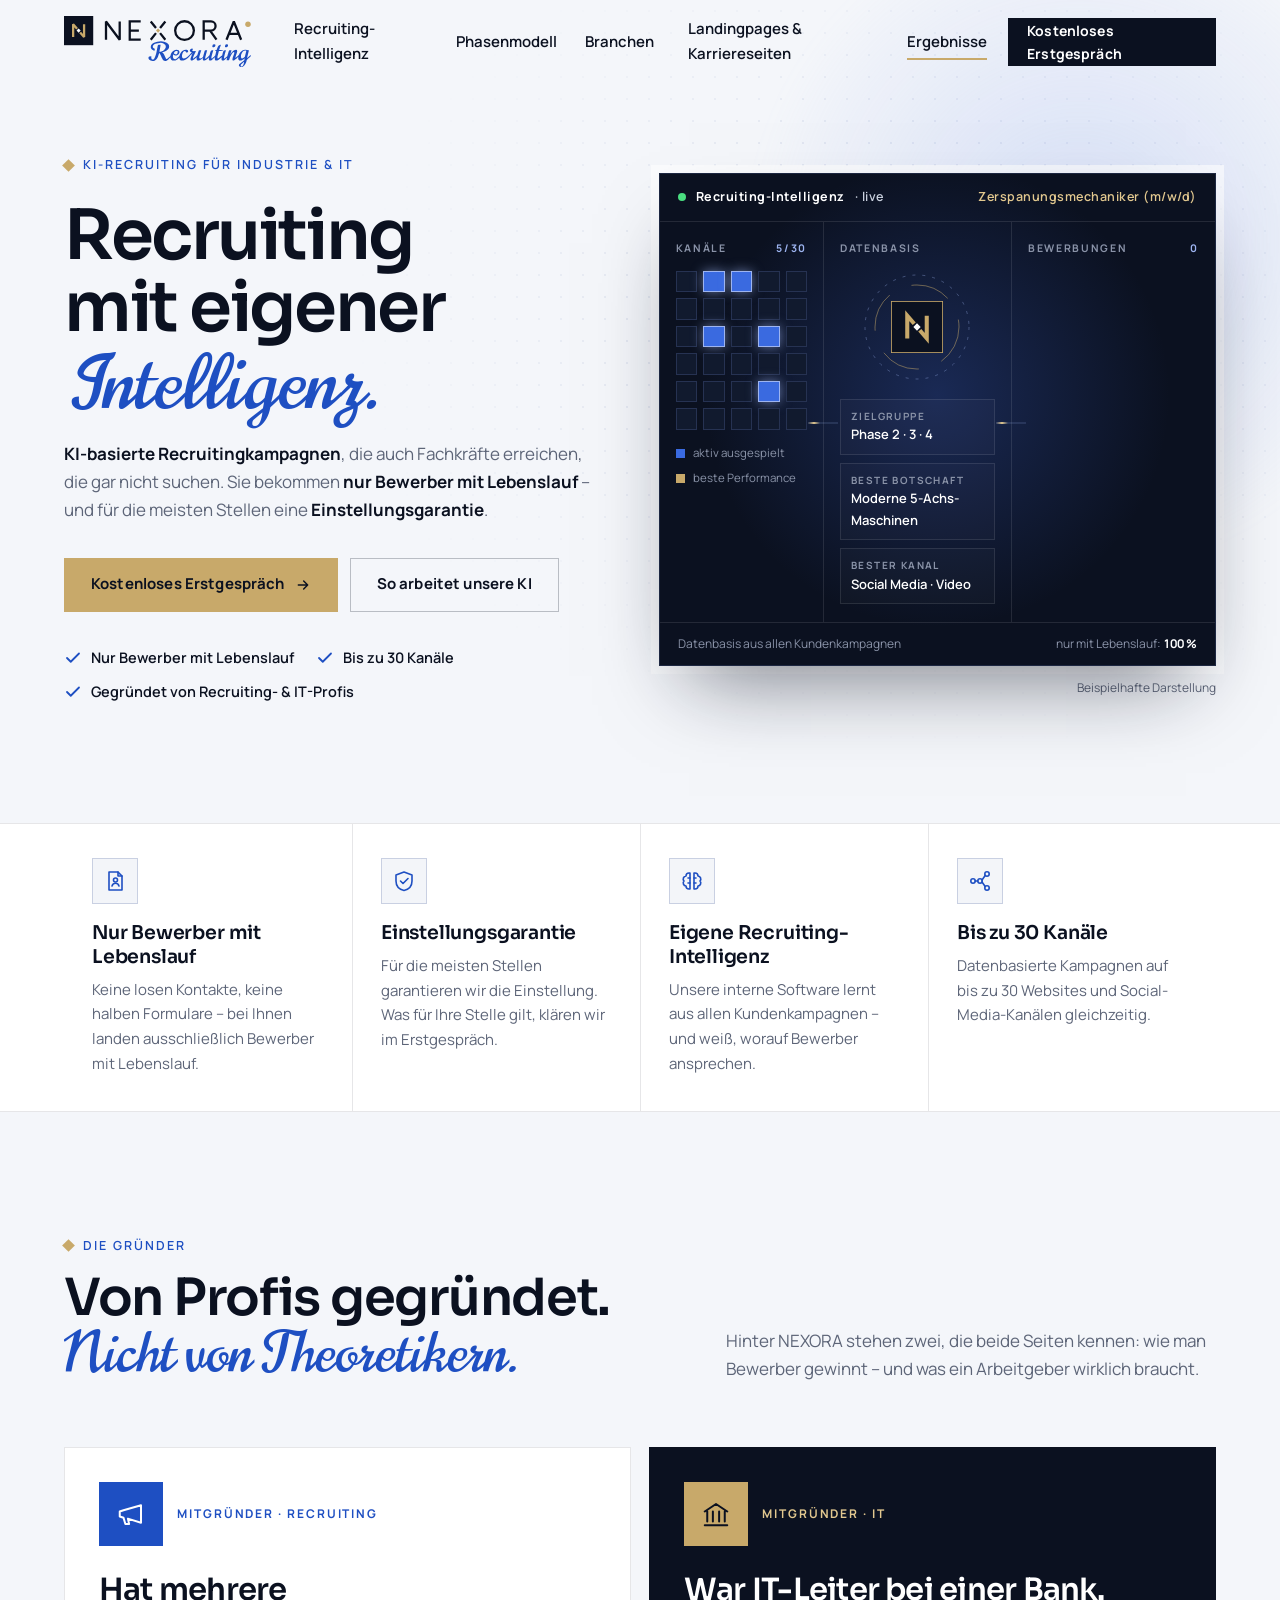
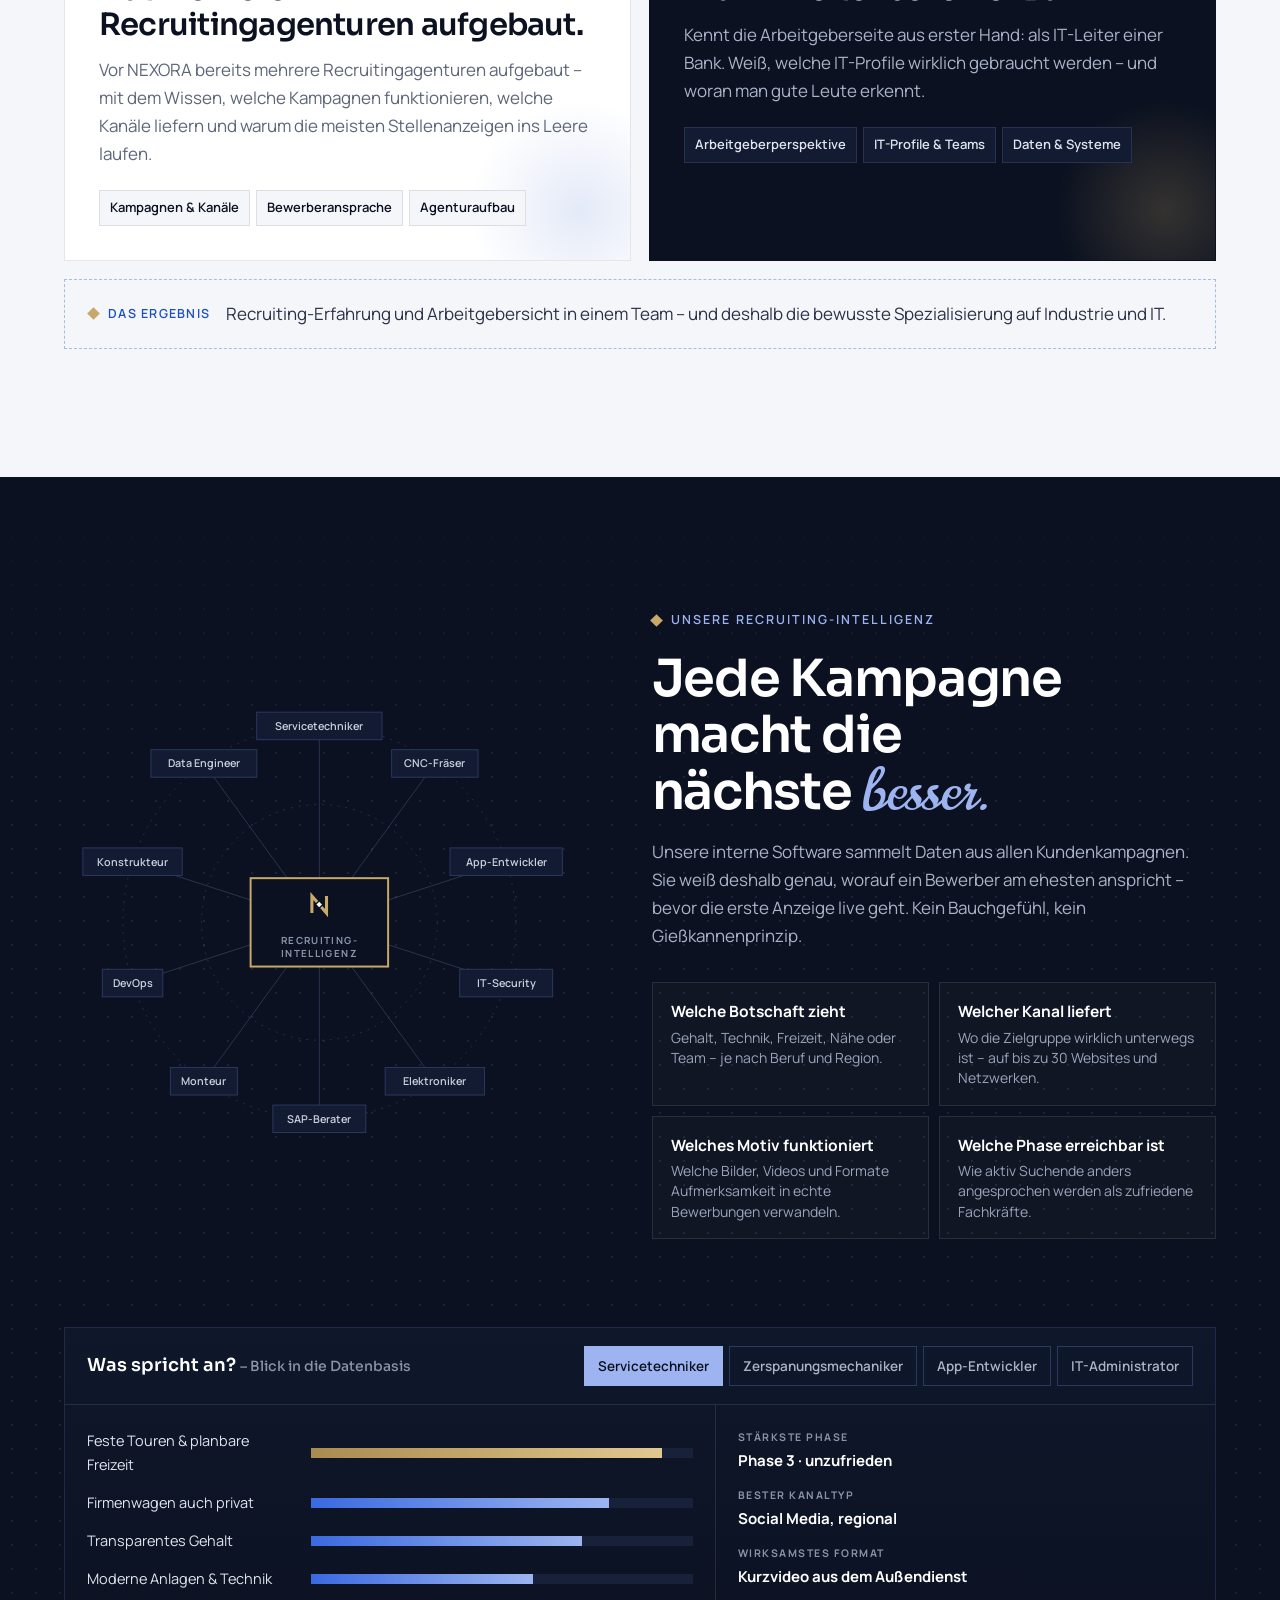
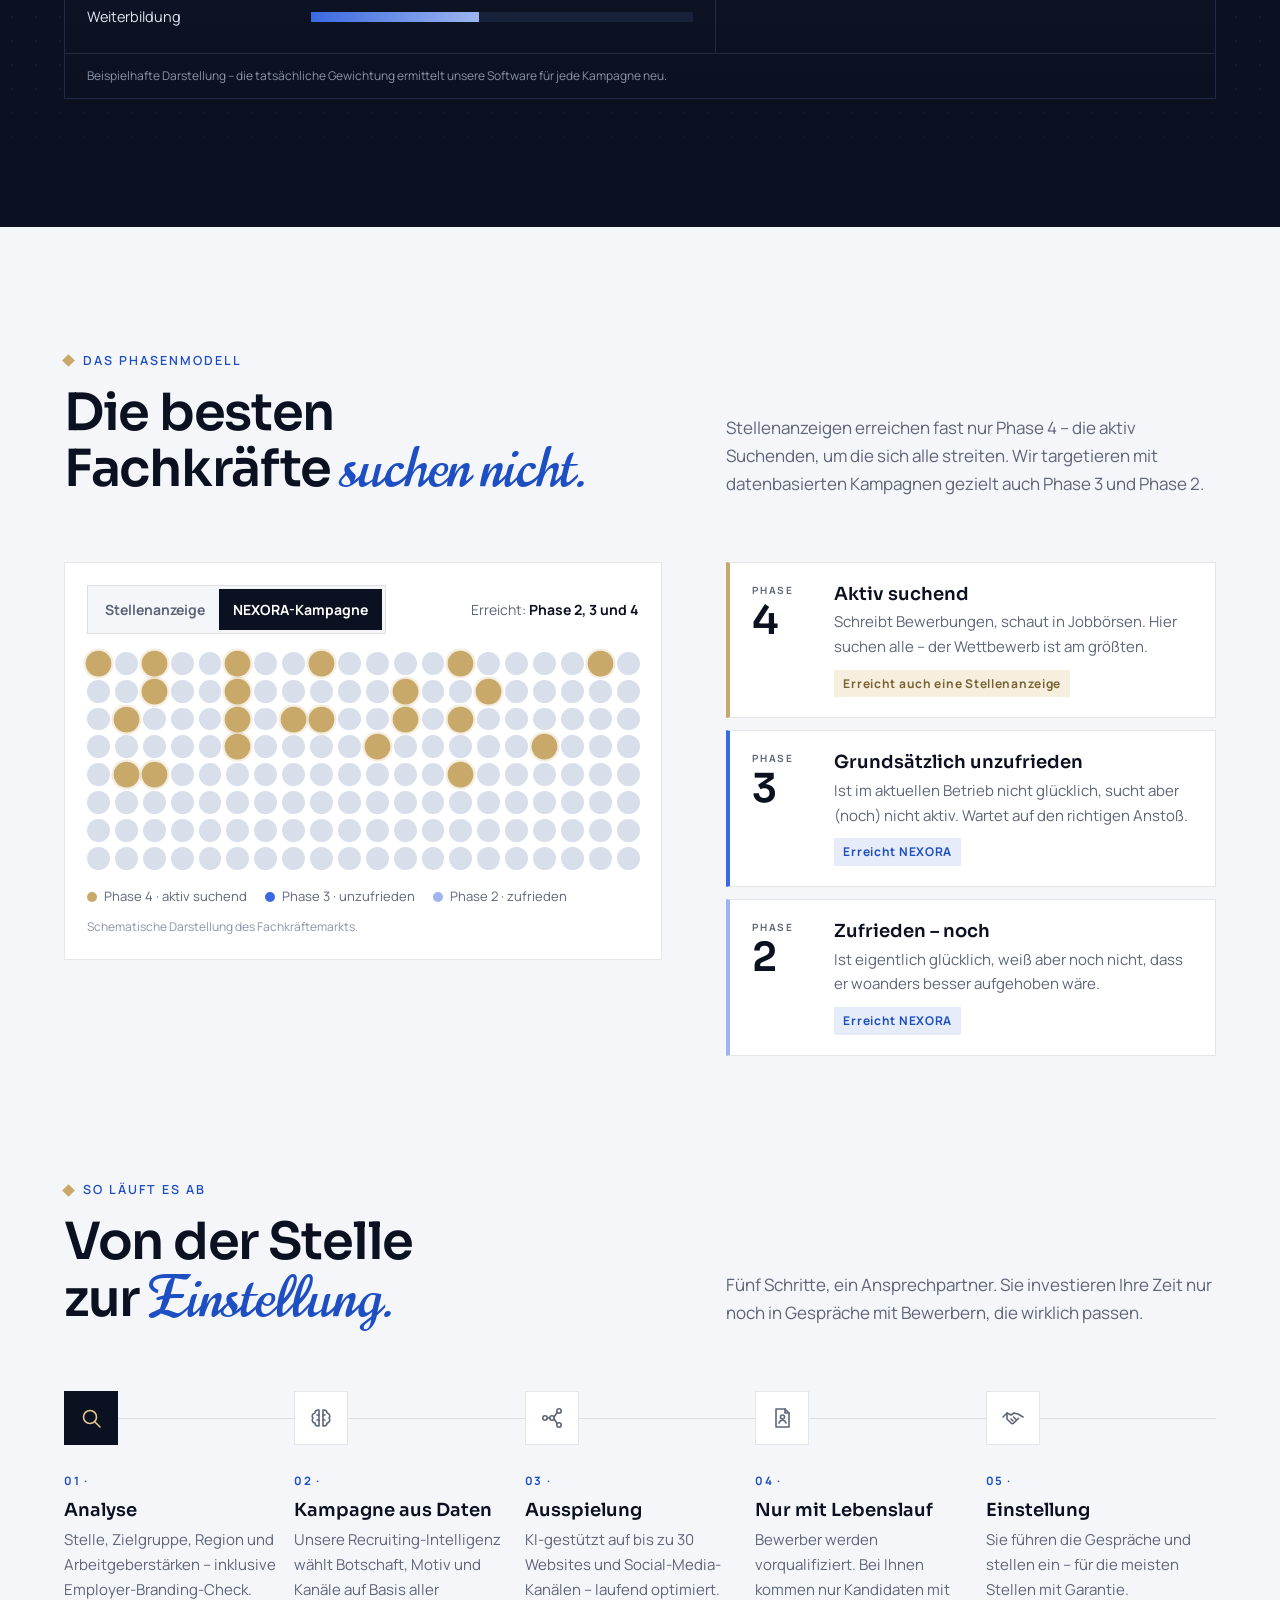
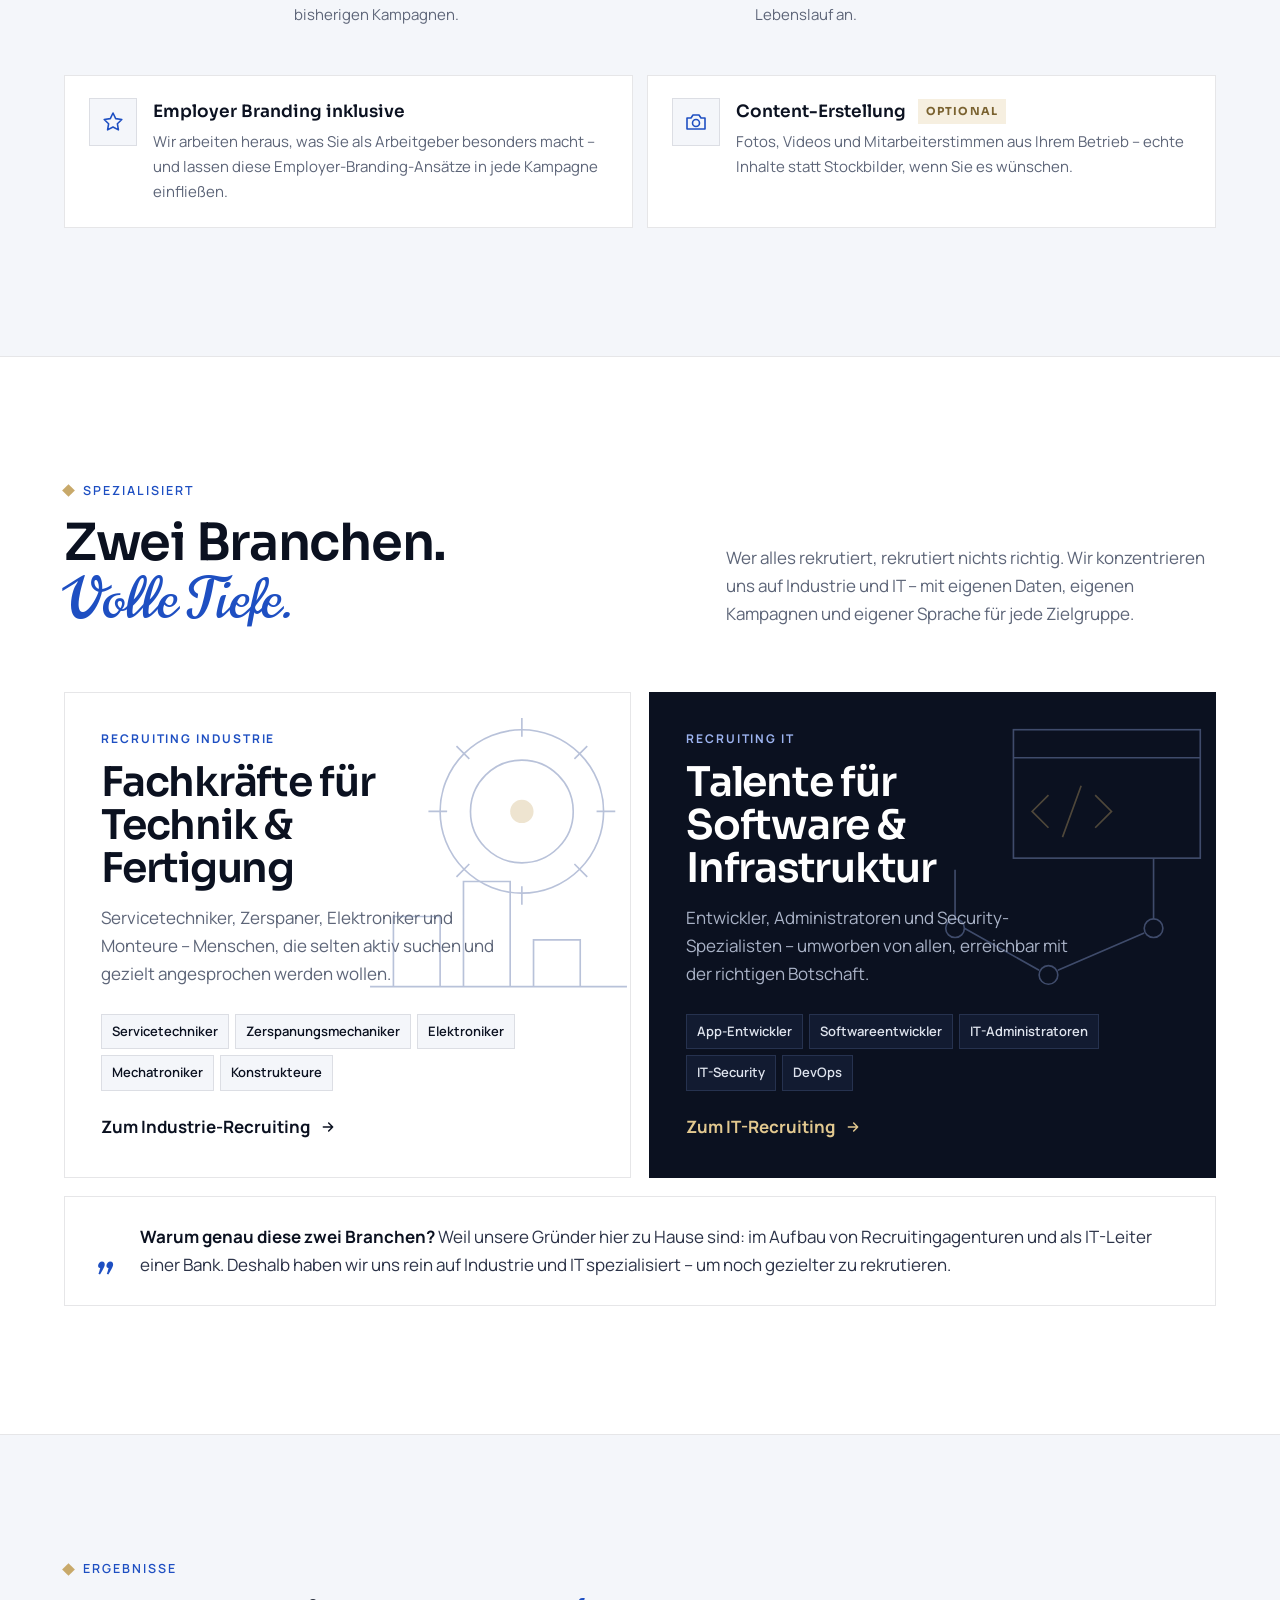
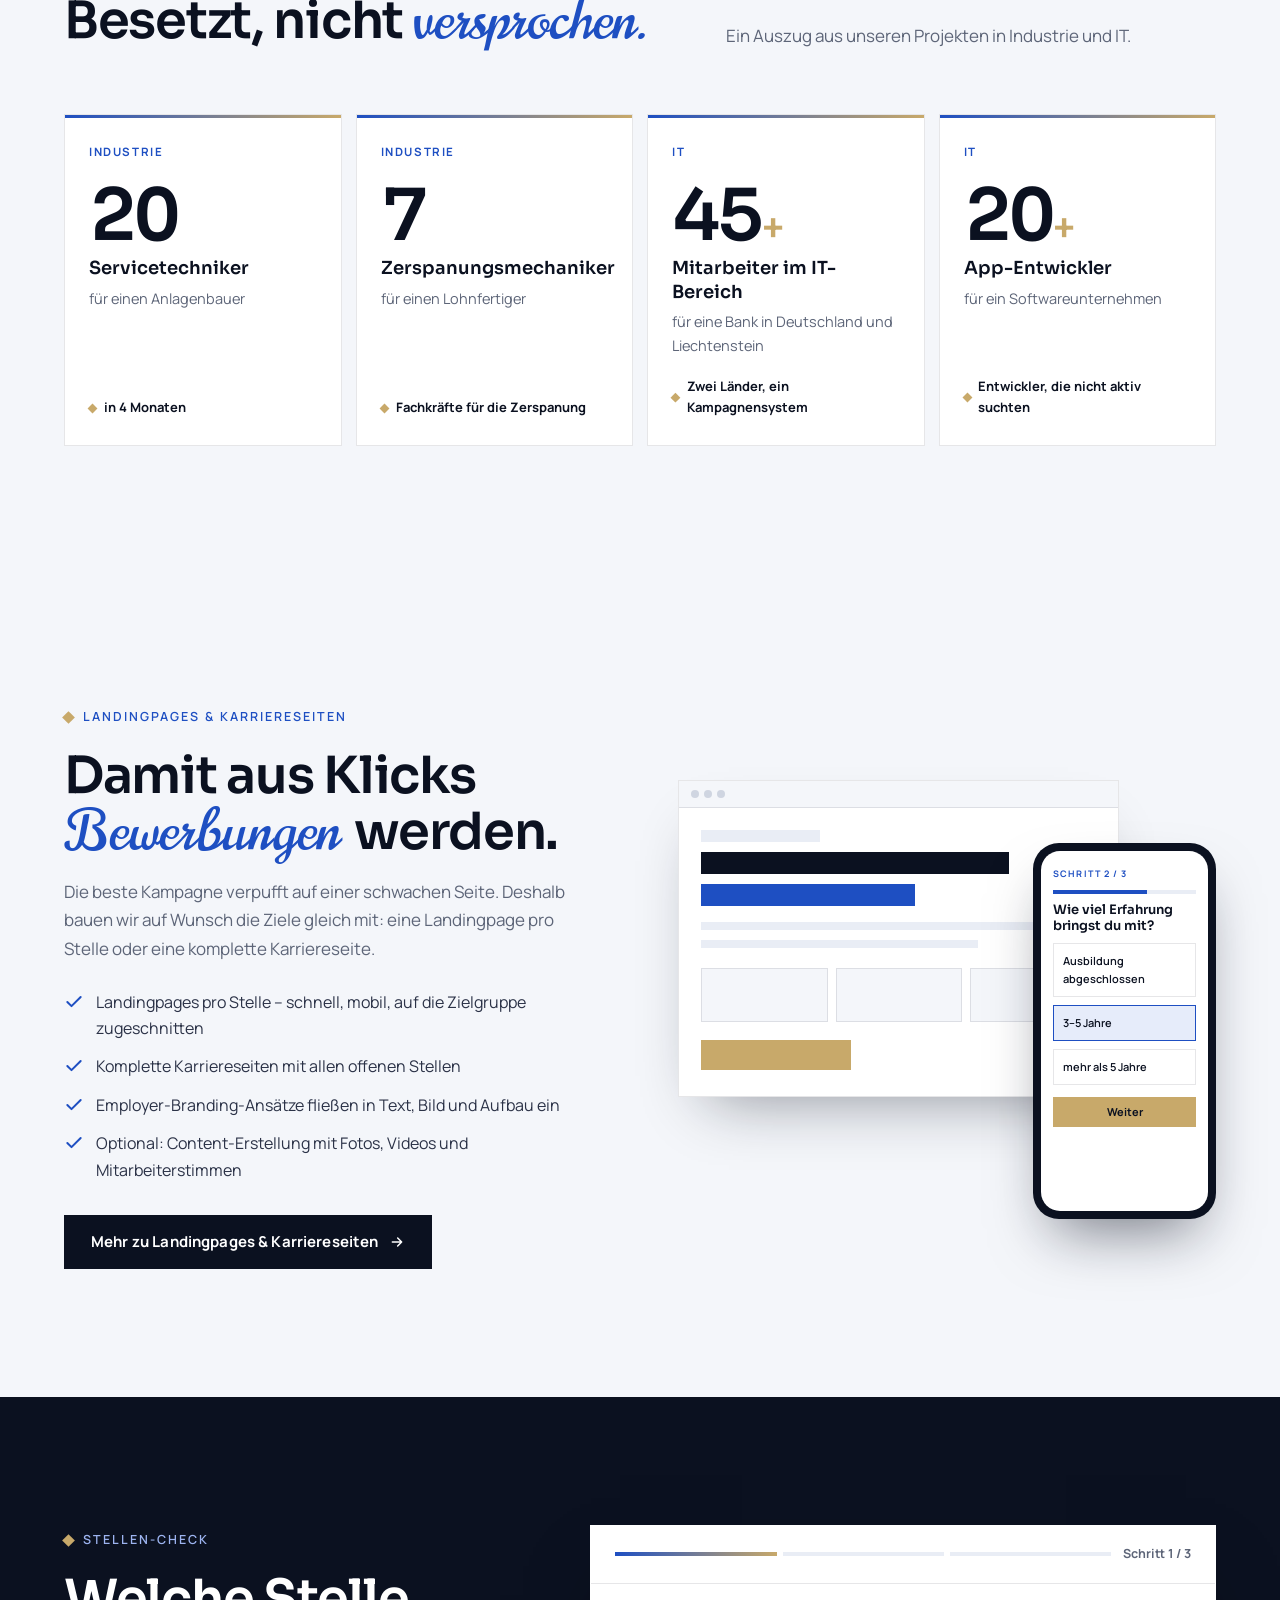
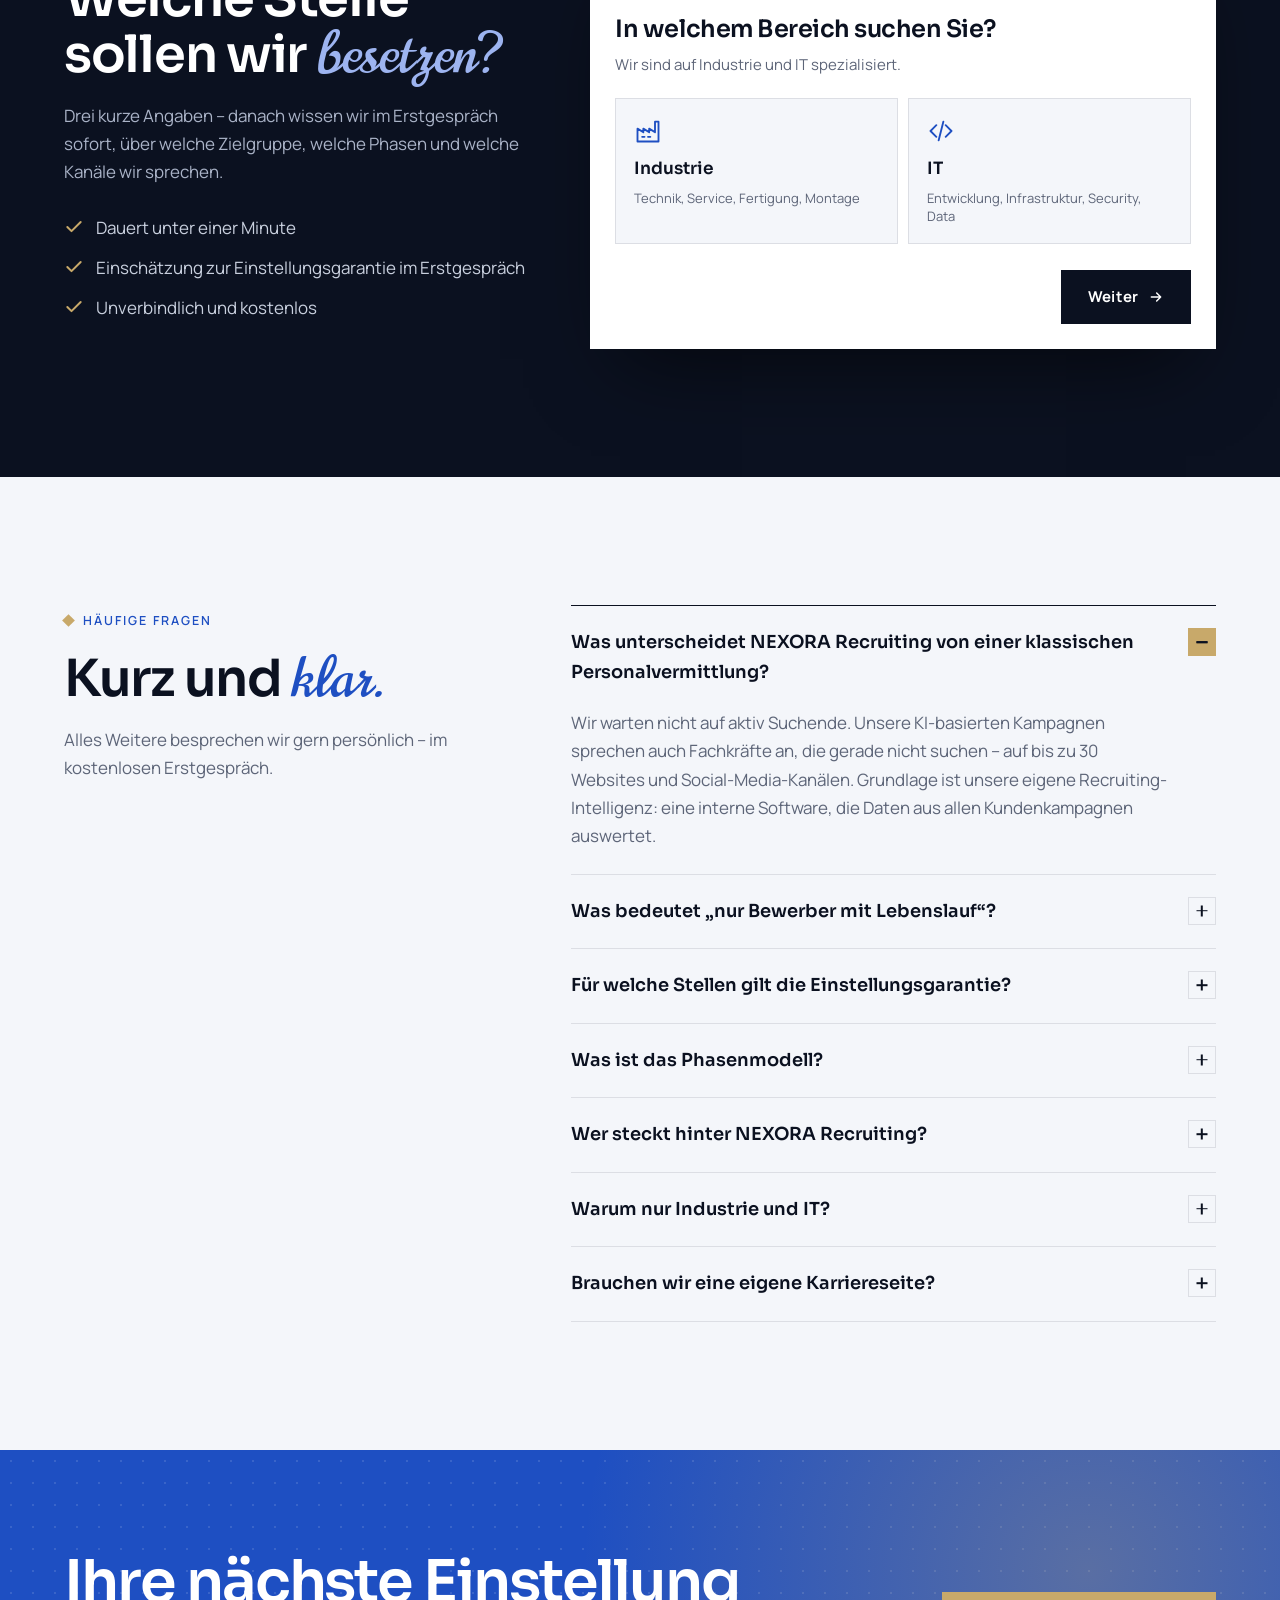
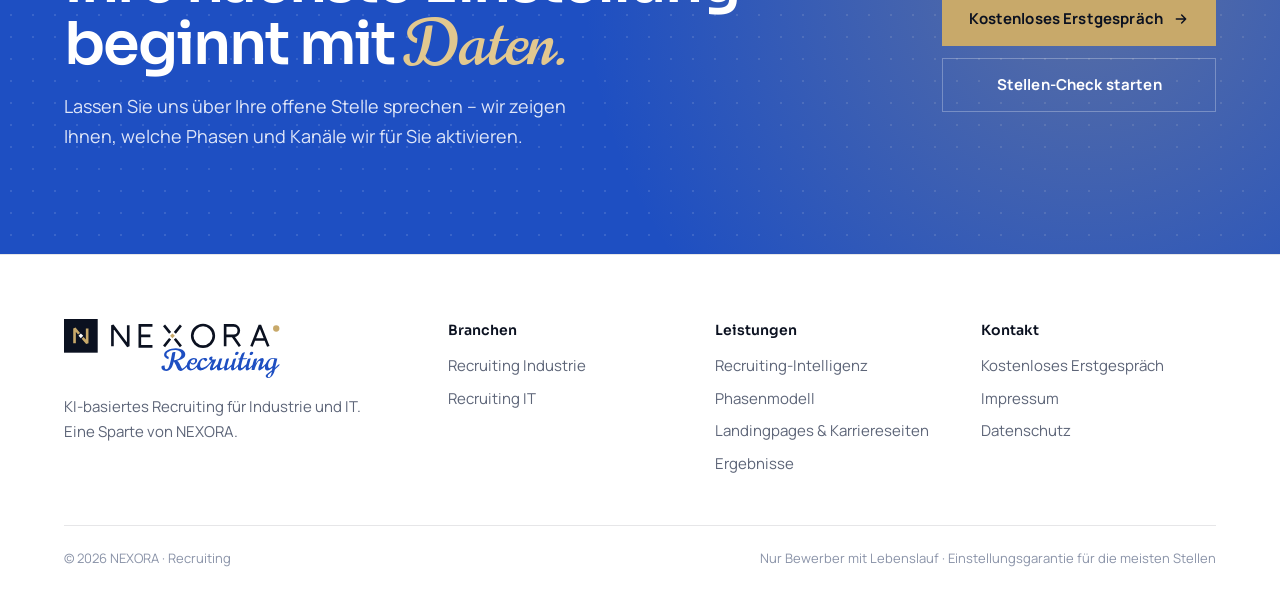
==== commit f0003eba: "Website für den Livegang optimieren - Schriften lokal einbinden statt über Google Fonts (DSGVO): kei" ====
--- a/index.html
+++ b/index.html
@@ -12,11 +12,14 @@
 <meta property="og:title" content="NEXORA Recruiting – KI-basiertes Recruiting für Industrie &amp; IT">
 <meta property="og:description" content="KI-basierte Recruitingkampagnen für Industrie und IT: nur Bewerber mit Lebenslauf, Einstellungsgarantie für die meisten Stellen, datenbasiert auf bis zu 30 Kanälen.">
 <meta property="og:url" content="https://recruiting.nexora.de/">
+<meta property="og:image" content="https://recruiting.nexora.de/assets/og-image.png">
+<meta property="og:image:width" content="1200">
+<meta property="og:image:height" content="630">
+<meta name="twitter:card" content="summary_large_image">
 <meta name="theme-color" content="#0b1120">
 <link rel="icon" href="assets/logo/nexora-mark.svg" type="image/svg+xml">
-<link rel="preconnect" href="https://fonts.googleapis.com">
-<link rel="preconnect" href="https://fonts.gstatic.com" crossorigin>
-<link href="https://fonts.googleapis.com/css2?family=Norican&family=Manrope:wght@400;500;600;700;800&family=Sora:wght@400;500;600;700&display=swap" rel="stylesheet">
+<link rel="preload" href="assets/fonts/manrope-latin.woff2" as="font" type="font/woff2" crossorigin>
+<link rel="preload" href="assets/fonts/sora-latin.woff2" as="font" type="font/woff2" crossorigin>
 <link rel="stylesheet" href="styles.css">
 <script type="application/ld+json">{"@context":"https://schema.org","@type":"Organization","name":"NEXORA Recruiting","parentOrganization":{"@type":"Organization","name":"NEXORA"},"url":"https://recruiting.nexora.de/","logo":"https://recruiting.nexora.de/assets/logo/nexora-recruiting-logo.svg","description":"KI-basierte Recruitingkampagnen für Industrie und IT – nur Bewerber mit Lebenslauf, für die meisten Stellen mit Einstellungsgarantie."}</script>
 <script type="application/ld+json">{"@context":"https://schema.org","@type":"FAQPage","mainEntity":[{"@type":"Question","name":"Was unterscheidet NEXORA Recruiting von einer klassischen Personalvermittlung?","acceptedAnswer":{"@type":"Answer","text":"Wir warten nicht auf aktiv Suchende. Unsere KI-basierten Kampagnen sprechen auch Fachkräfte an, die gerade nicht suchen – auf bis zu 30 Websites und Social-Media-Kanälen. Grundlage ist unsere eigene Recruiting-Intelligenz: eine interne Software, die Daten aus allen Kundenkampagnen auswertet."}},{"@type":"Question","name":"Was bedeutet „nur Bewerber mit Lebenslauf“?","acceptedAnswer":{"@type":"Answer","text":"Sie bekommen keine losen Kontakte oder halb ausgefüllten Formulare. Bei Ihnen landen ausschließlich Bewerber, die einen Lebenslauf vorgelegt haben – damit Sie direkt entscheiden können, wen Sie kennenlernen möchten."}},{"@type":"Question","name":"Für welche Stellen gilt die Einstellungsgarantie?","acceptedAnswer":{"@type":"Answer","text":"Für die meisten Positionen in Industrie und IT bieten wir eine Einstellungsgarantie. Ob und in welcher Form sie für Ihre konkrete Stelle gilt, klären wir transparent im Erstgespräch."}},{"@type":"Question","name":"Was ist das Phasenmodell?","acceptedAnswer":{"@type":"Answer","text":"Wir teilen Kandidaten nach ihrer Wechselbereitschaft ein. Phase 4 sucht aktiv. Phase 3 ist mit dem aktuellen Betrieb grundsätzlich unzufrieden. Phase 2 ist zufrieden – weiß aber noch nicht, dass es woanders besser passen würde. Stellenanzeigen erreichen fast nur Phase 4, unsere Kampagnen gezielt alle drei."}},{"@type":"Question","name":"Wer steckt hinter NEXORA Recruiting?","acceptedAnswer":{"@type":"Answer","text":"NEXORA wurde von Profis gegründet: Einer unserer Gründer hat bereits mehrere Recruitingagenturen aufgebaut, ein anderer war IT-Leiter bei einer Bank. Recruiting-Erfahrung und die Perspektive des Arbeitgebers sitzen bei uns also am selben Tisch."}},{"@type":"Question","name":"Warum nur Industrie und IT?","acceptedAnswer":{"@type":"Answer","text":"Weil wir genau hier zu Hause sind – im Recruiting und in der IT. Mit NEXORA haben wir uns bewusst auf Industrie und IT spezialisiert: Je enger der Fokus, desto präziser die Daten – und desto gezielter die Ansprache."}},{"@type":"Question","name":"Brauchen wir eine eigene Karriereseite?","acceptedAnswer":{"@type":"Answer","text":"Nicht zwingend – wir können Landingpages pro Stelle und komplette Karriereseiten für Sie erstellen. Content wie Fotos, Videos und Mitarbeiterstimmen bieten wir optional dazu an."}}]}</script>
@@ -283,7 +286,7 @@
       <div><img src="assets/logo/nexora-recruiting-logo.svg" alt="NEXORA Recruiting" width="220" height="60"><p class="claim">KI-basiertes Recruiting für Industrie und IT. Eine Sparte von NEXORA.</p></div>
       <div><h4>Branchen</h4><ul><li><a href="industrie-recruiting.html">Recruiting Industrie</a></li><li><a href="it-recruiting.html">Recruiting IT</a></li></ul></div>
       <div><h4>Leistungen</h4><ul><li><a href="index.html#intelligenz">Recruiting-Intelligenz</a></li><li><a href="index.html#phasen">Phasenmodell</a></li><li><a href="landingpages-karriereseiten.html">Landingpages &amp; Karriereseiten</a></li><li><a href="index.html#ergebnisse">Ergebnisse</a></li></ul></div>
-      <div><h4>Kontakt</h4><ul><li><a href="https://calendly.com/staeb-felix/erstgespraech" target="_blank" rel="noopener">Kostenloses Erstgespräch</a></li><li><a href="#">Impressum</a></li><li><a href="#">Datenschutz</a></li></ul></div>
+      <div><h4>Kontakt</h4><ul><li><a href="https://calendly.com/staeb-felix/erstgespraech" target="_blank" rel="noopener">Kostenloses Erstgespräch</a></li><li><a href="impressum.html">Impressum</a></li><li><a href="datenschutz.html">Datenschutz</a></li></ul></div>
     </div>
     <div class="ftr-bot"><span>© 2026 NEXORA · Recruiting</span><span>Nur Bewerber mit Lebenslauf · Einstellungsgarantie für die meisten Stellen</span></div>
   </div>
--- a/styles.css
+++ b/styles.css
@@ -1,3 +1,12 @@
+/* Schriften lokal eingebunden (SIL Open Font License, siehe assets/fonts/OFL.txt) –
+   keine Verbindung zu Google-Servern, kein Weitergeben der Besucher-IP (DSGVO). */
+@font-face { font-family: "Manrope"; font-style: normal; font-weight: 400 800; font-display: swap; src: url("assets/fonts/manrope-latin-ext.woff2") format("woff2"); unicode-range: U+0100-02BA, U+02BD-02C5, U+02C7-02CC, U+02CE-02D7, U+02DD-02FF, U+0304, U+0308, U+0329, U+1D00-1DBF, U+1E00-1E9F, U+1EF2-1EFF, U+2020, U+20A0-20AB, U+20AD-20C4, U+2113, U+2C60-2C7F, U+A720-A7FF; }
+@font-face { font-family: "Manrope"; font-style: normal; font-weight: 400 800; font-display: swap; src: url("assets/fonts/manrope-latin.woff2") format("woff2"); unicode-range: U+0000-00FF, U+0131, U+0152-0153, U+02BB-02BC, U+02C6, U+02DA, U+02DC, U+0304, U+0308, U+0329, U+2000-206F, U+20AC, U+2122, U+2191, U+2193, U+2212, U+2215, U+FEFF, U+FFFD; }
+@font-face { font-family: "Sora"; font-style: normal; font-weight: 400 700; font-display: swap; src: url("assets/fonts/sora-latin-ext.woff2") format("woff2"); unicode-range: U+0100-02BA, U+02BD-02C5, U+02C7-02CC, U+02CE-02D7, U+02DD-02FF, U+0304, U+0308, U+0329, U+1D00-1DBF, U+1E00-1E9F, U+1EF2-1EFF, U+2020, U+20A0-20AB, U+20AD-20C4, U+2113, U+2C60-2C7F, U+A720-A7FF; }
+@font-face { font-family: "Sora"; font-style: normal; font-weight: 400 700; font-display: swap; src: url("assets/fonts/sora-latin.woff2") format("woff2"); unicode-range: U+0000-00FF, U+0131, U+0152-0153, U+02BB-02BC, U+02C6, U+02DA, U+02DC, U+0304, U+0308, U+0329, U+2000-206F, U+20AC, U+2122, U+2191, U+2193, U+2212, U+2215, U+FEFF, U+FFFD; }
+@font-face { font-family: "Norican"; font-style: normal; font-weight: 400; font-display: swap; src: url("assets/fonts/norican-latin-ext.woff2") format("woff2"); unicode-range: U+0100-02BA, U+02BD-02C5, U+02C7-02CC, U+02CE-02D7, U+02DD-02FF, U+0304, U+0308, U+0329, U+1D00-1DBF, U+1E00-1E9F, U+1EF2-1EFF, U+2020, U+20A0-20AB, U+20AD-20C4, U+2113, U+2C60-2C7F, U+A720-A7FF; }
+@font-face { font-family: "Norican"; font-style: normal; font-weight: 400; font-display: swap; src: url("assets/fonts/norican-latin.woff2") format("woff2"); unicode-range: U+0000-00FF, U+0131, U+0152-0153, U+02BB-02BC, U+02C6, U+02DA, U+02DC, U+0304, U+0308, U+0329, U+2000-206F, U+20AC, U+2122, U+2191, U+2193, U+2212, U+2215, U+FEFF, U+FFFD; }
+
 /* NEXORA Recruiting – Untersparte von NEXORA
    Hell statt Nacht: kühles Weiß, Nachtblau, Messing aus dem Mutterlogo.
    Dazu das Dunkelblau des Recruiting-Schriftzugs (Allura) als zweite Akzentfarbe.
@@ -469,6 +478,7 @@
 .mbar { position: fixed; left: 12px; right: 12px; bottom: 12px; z-index: 60; display: none; padding: 8px; background: var(--ink); box-shadow: 0 14px 30px rgba(11,17,32,.35); transform: translateY(140%); transition: transform .4s var(--ease); }
 .mbar.show { transform: none; }
 .mbar a { display: flex; justify-content: center; align-items: center; gap: 8px; min-height: 48px; background: var(--brass); color: var(--ink); font-weight: 700; text-decoration: none; }
+.mbar a svg { width: 16px; height: 16px; flex: none; }
 
 /* Einblenden */
 .rv { opacity: 0; transform: translateY(24px); transition: opacity .8s var(--ease), transform .8s var(--ease); }
@@ -569,3 +579,17 @@
 .fd-note { margin-top: 18px; padding: 20px 24px; border: 1px dashed rgba(30,79,194,.35); display: flex; flex-wrap: wrap; gap: 8px 16px; align-items: center; color: var(--text); }
 @media (max-width: 1020px) { .founders { grid-template-columns: 1fr; } }
 @media (max-width: 640px) { .fd { padding: 26px 22px; } }
+
+/* Rechtstexte (Impressum, Datenschutz) */
+.legal-hero { padding-bottom: clamp(36px, 4vw, 56px); }
+.legal-hero h1 { margin-bottom: 0; }
+.legal-sec { padding-top: 0; }
+.legal > * { max-width: 780px; }
+.legal h2 { font-family: var(--head); font-weight: 600; font-size: clamp(21px, 2.2vw, 26px); letter-spacing: -.02em; color: var(--ink); margin: 2.2em 0 .6em; }
+.legal h2:first-child { margin-top: 0; }
+.legal h3 { font-family: var(--head); font-weight: 600; font-size: 18px; color: var(--ink); margin: 1.6em 0 .4em; }
+.legal p, .legal ul { margin: 0 0 1em; }
+.legal ul { padding-left: 1.2em; }
+.legal address { font-style: normal; }
+.legal a { color: var(--blue); }
+.todo { background: rgba(200, 169, 106, .28); color: var(--ink); padding: 0 4px; }
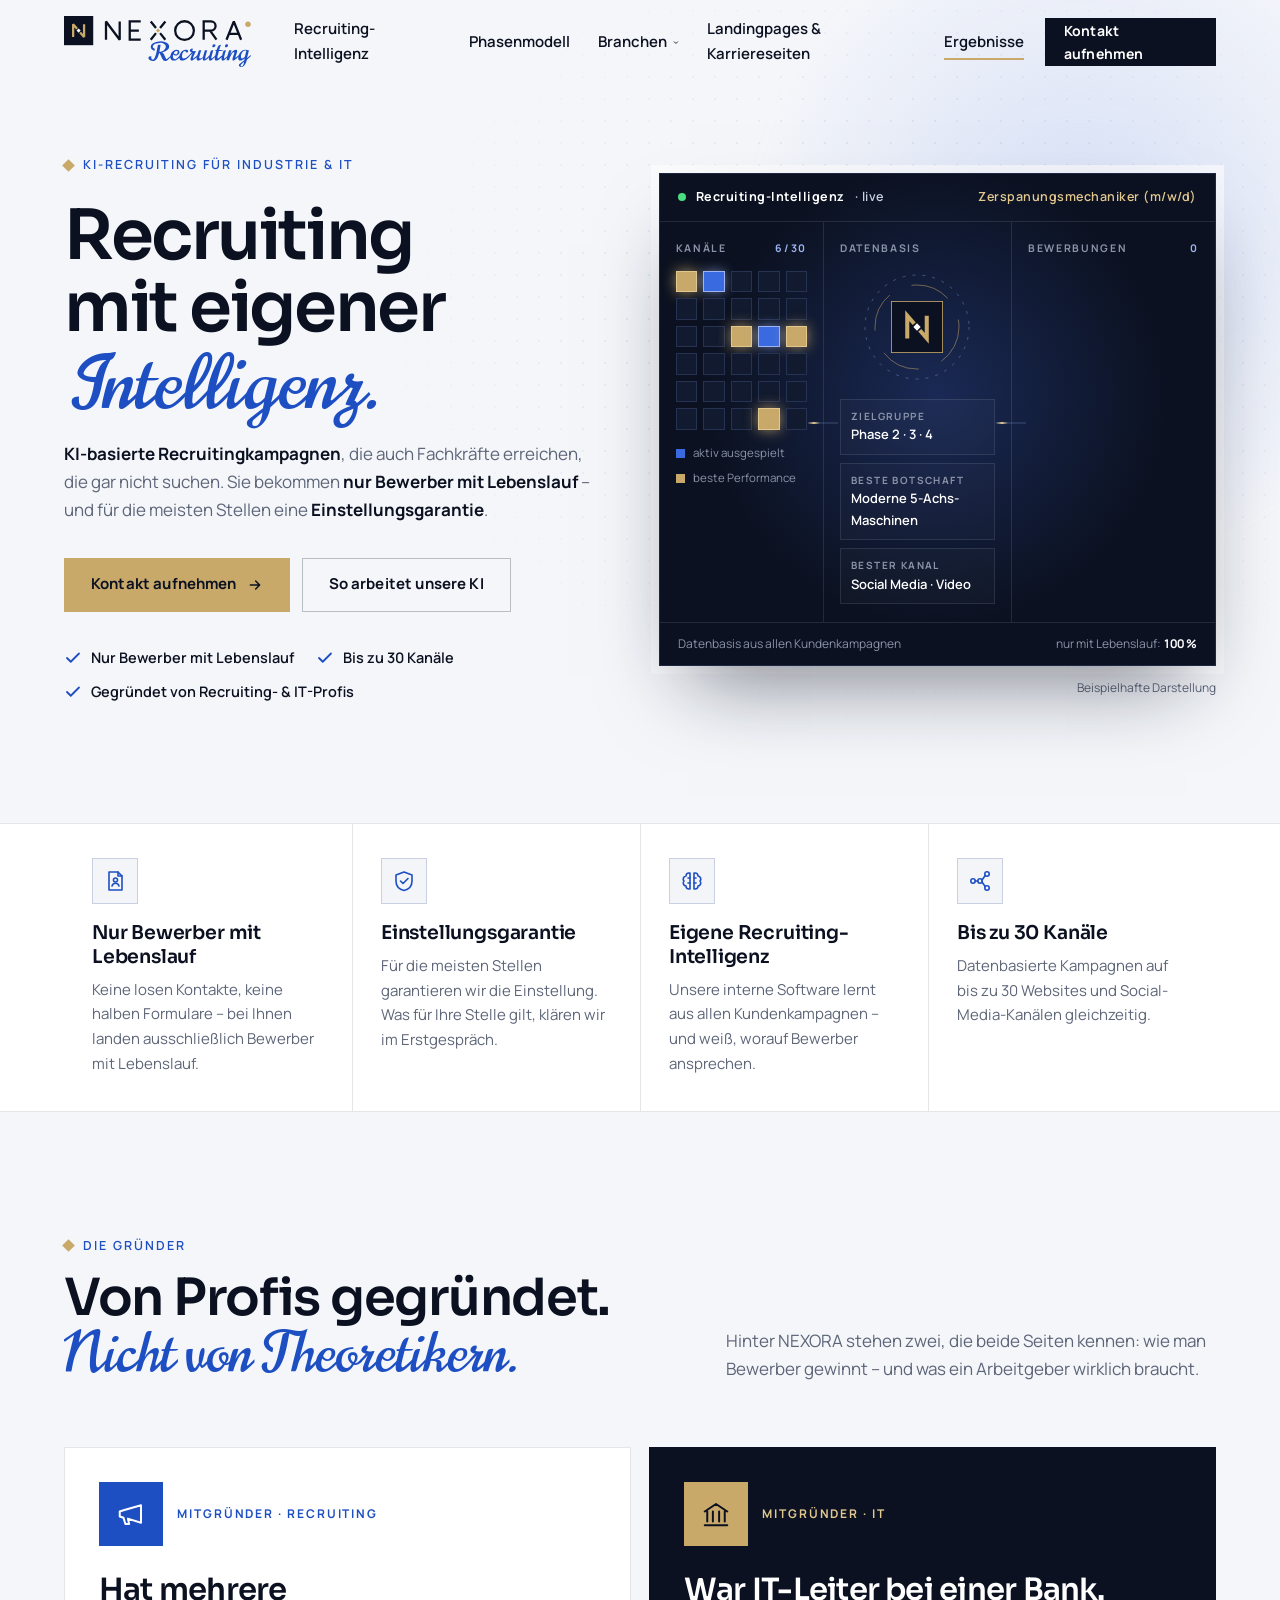
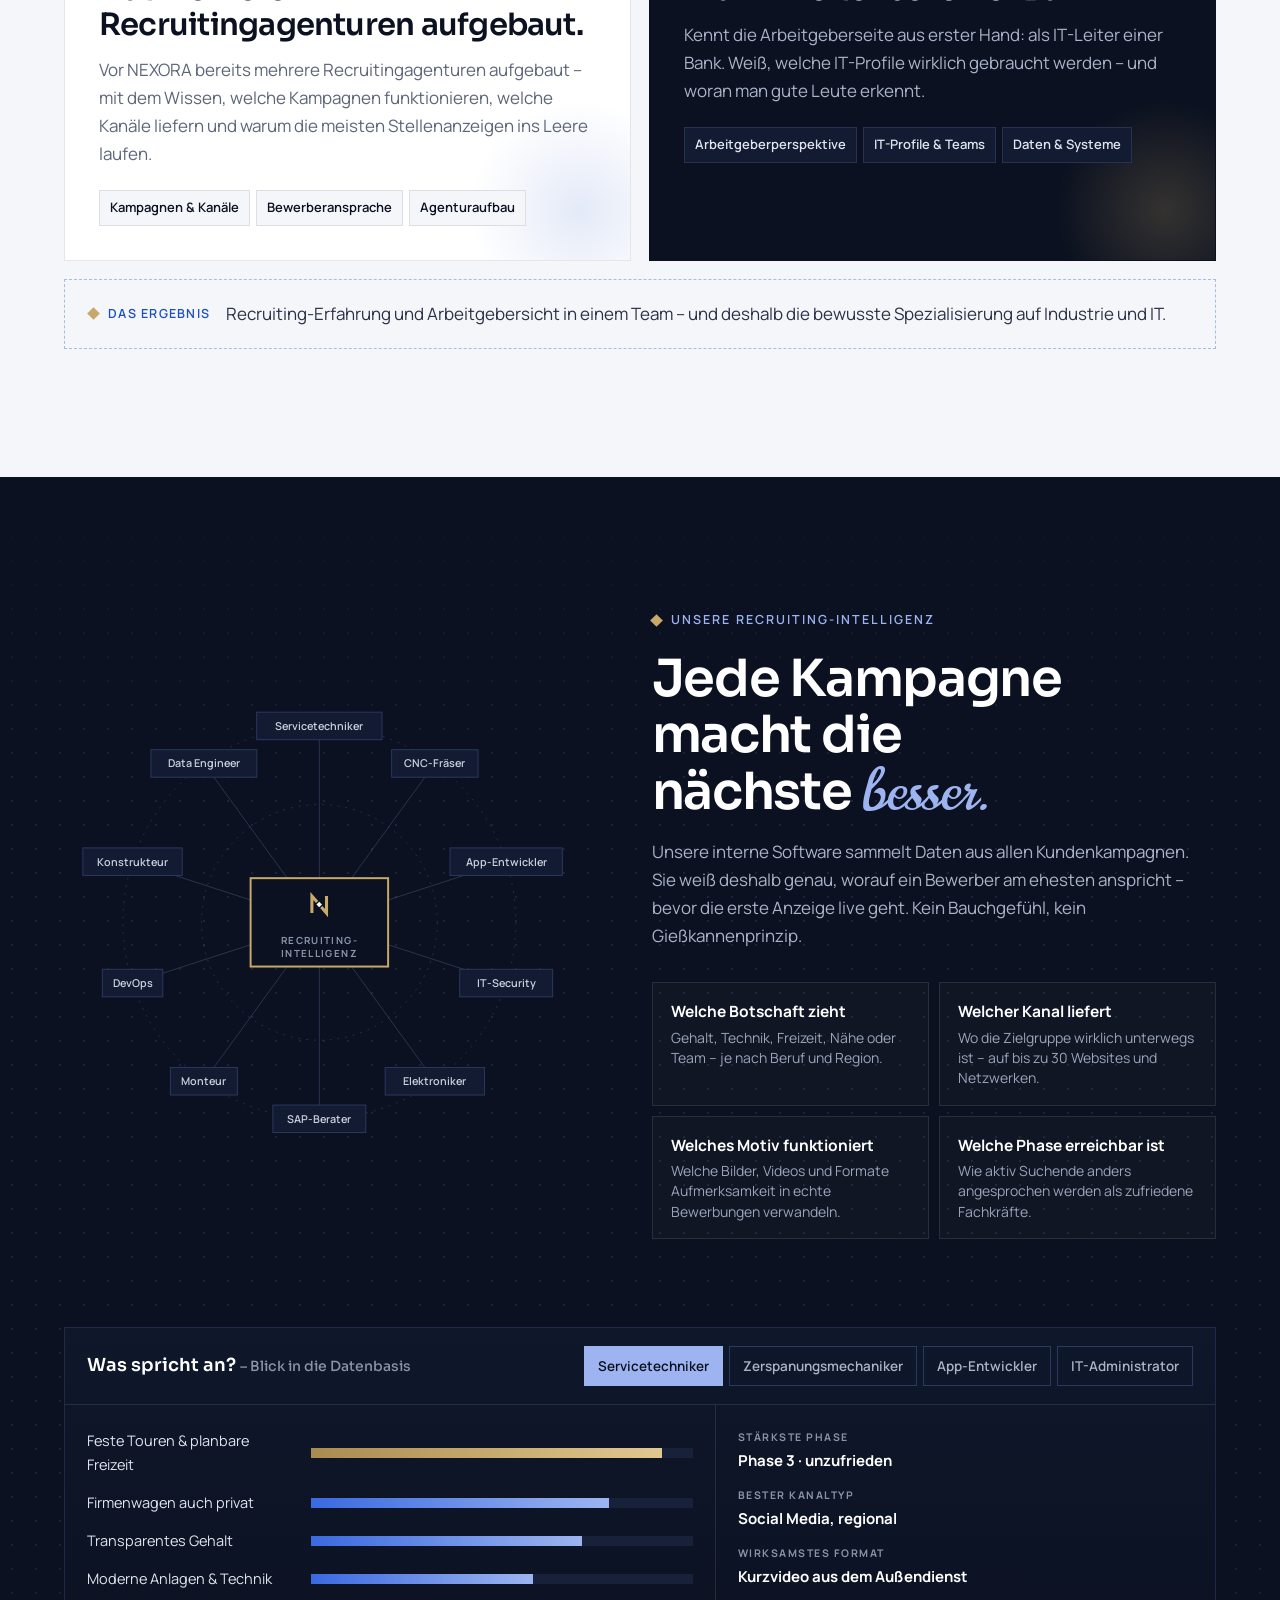
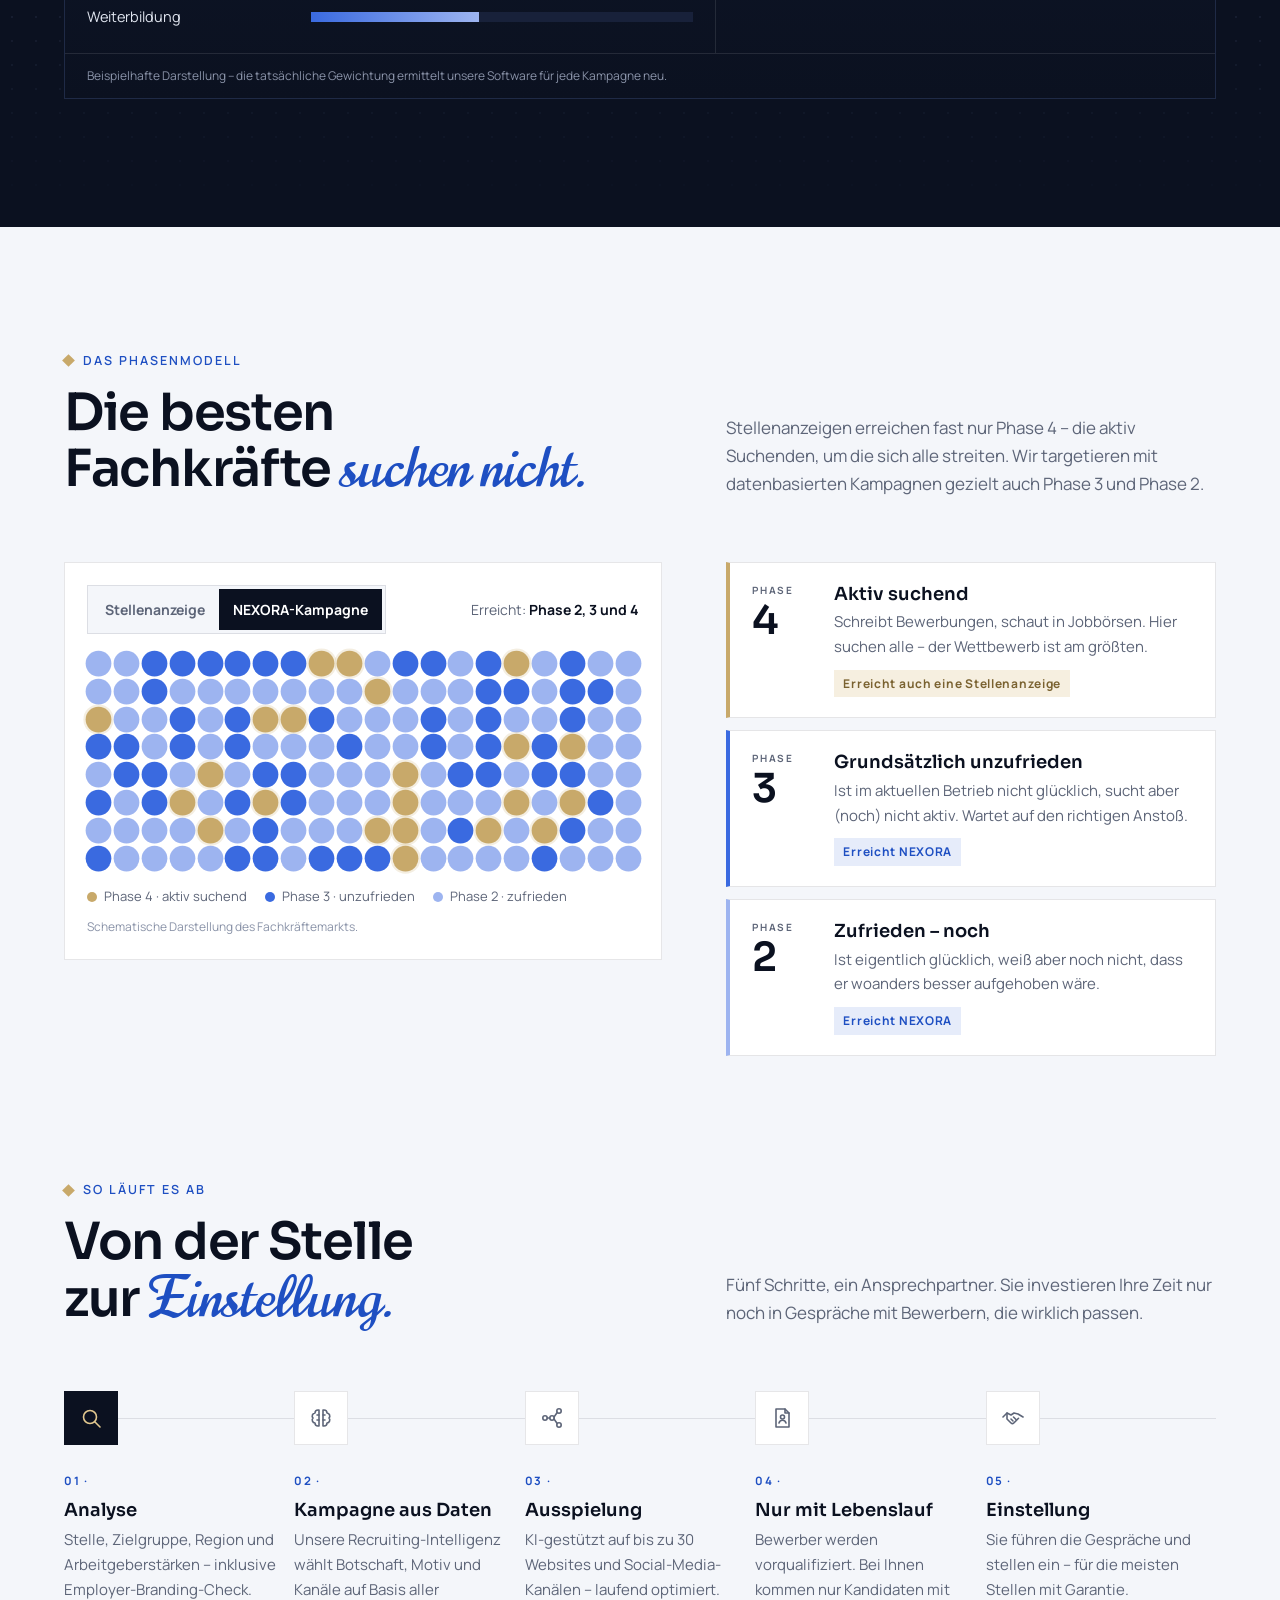
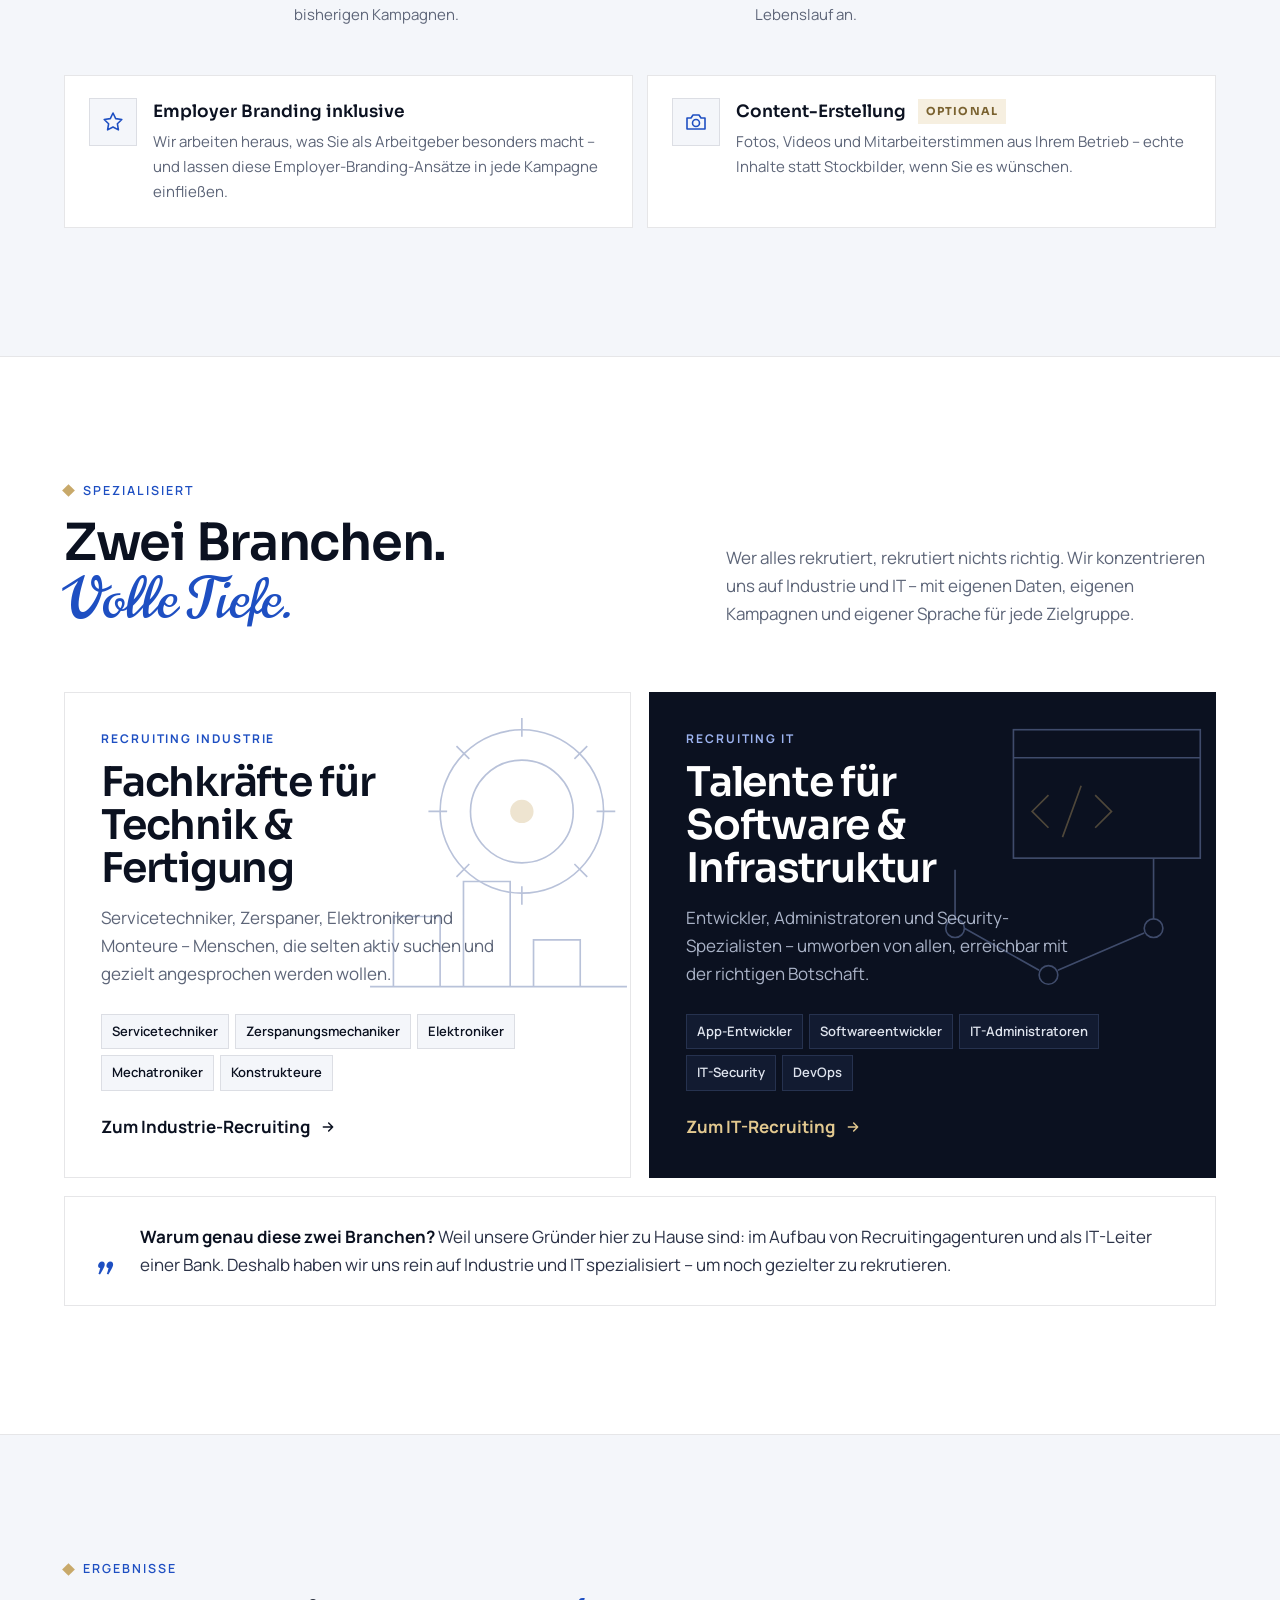
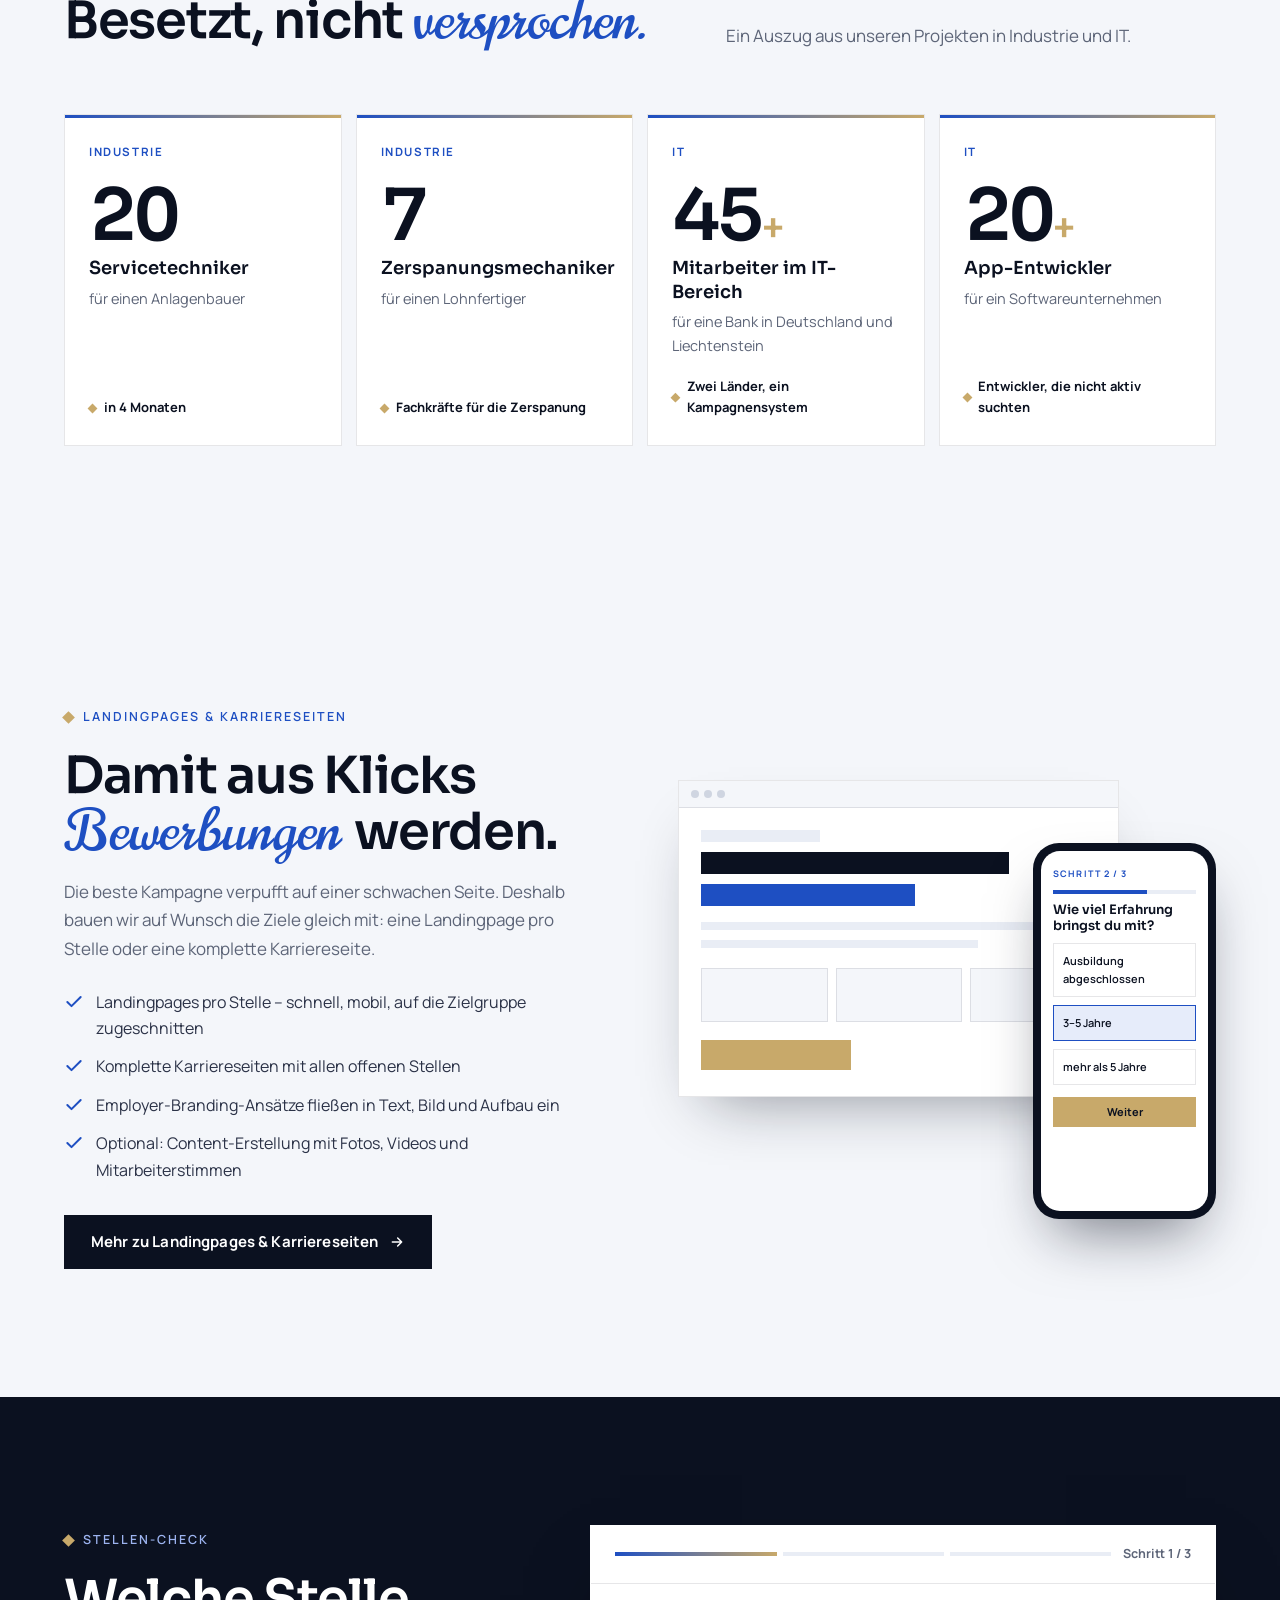
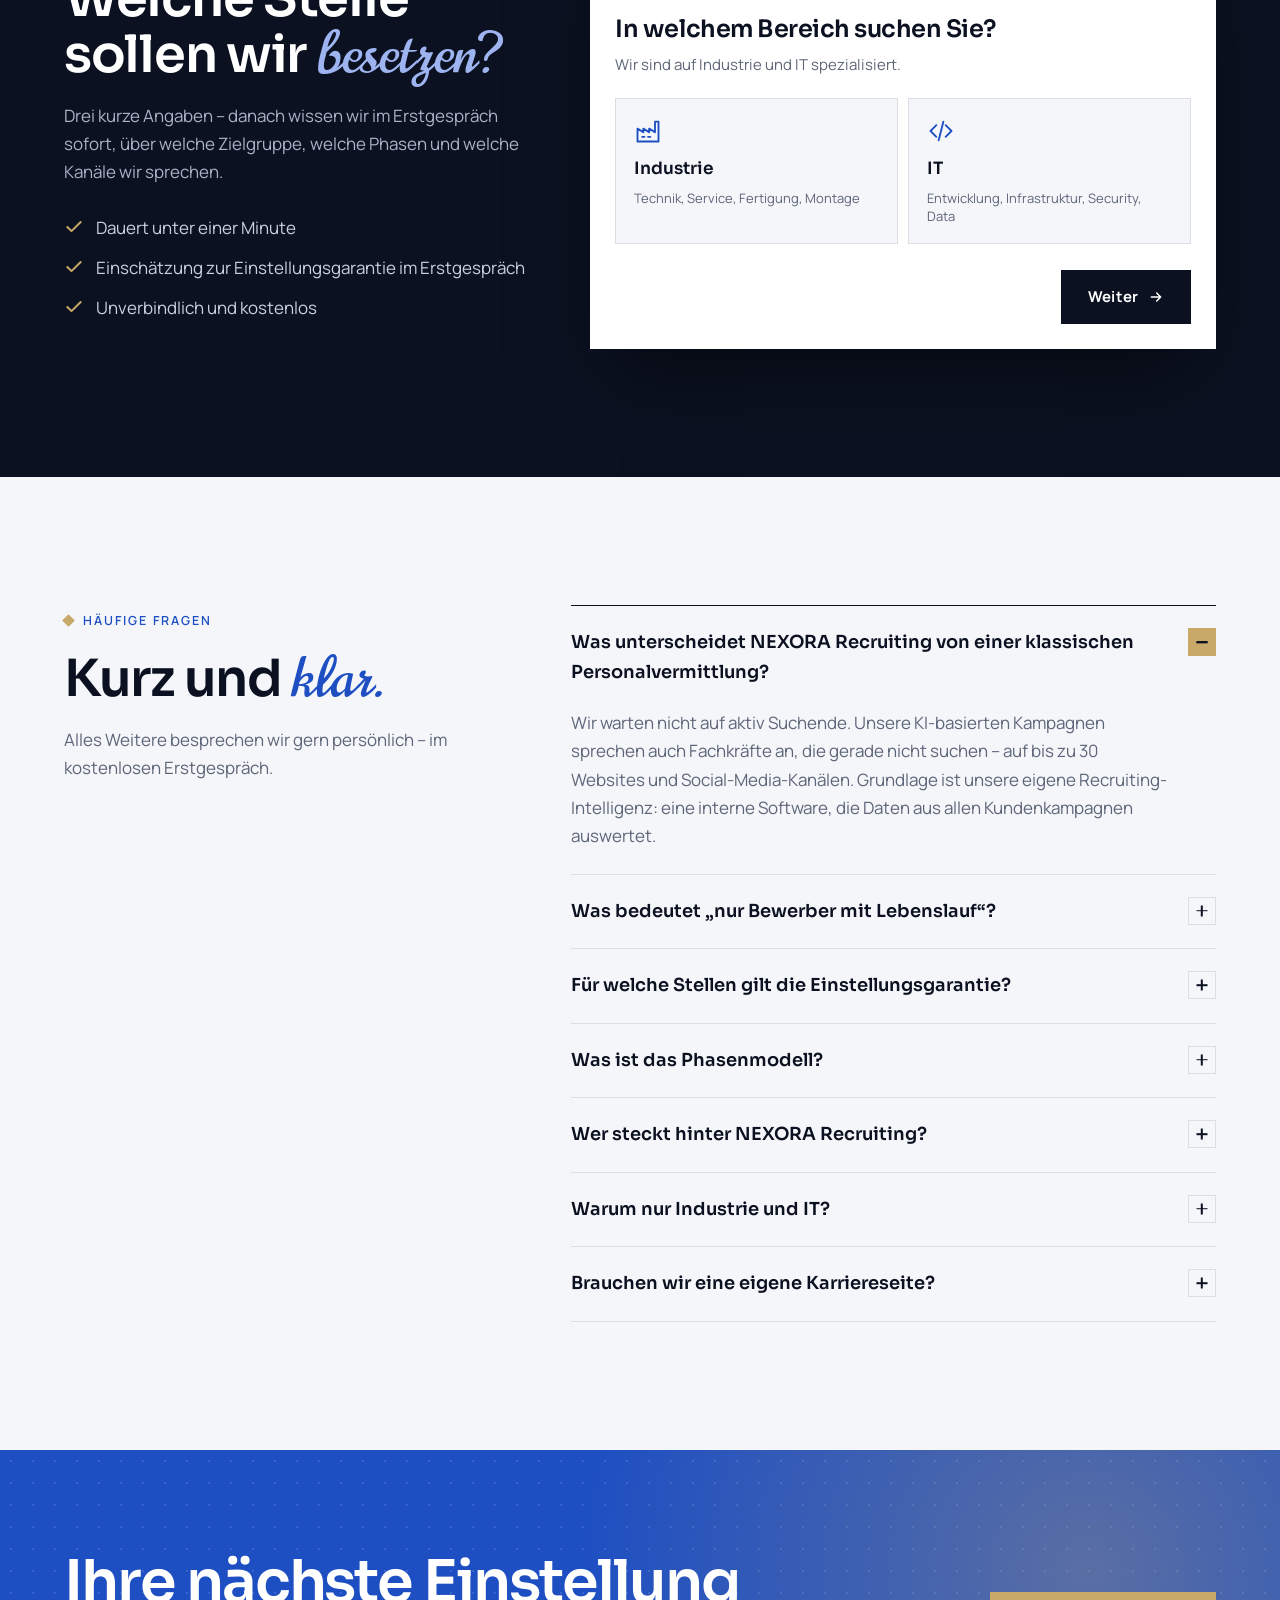
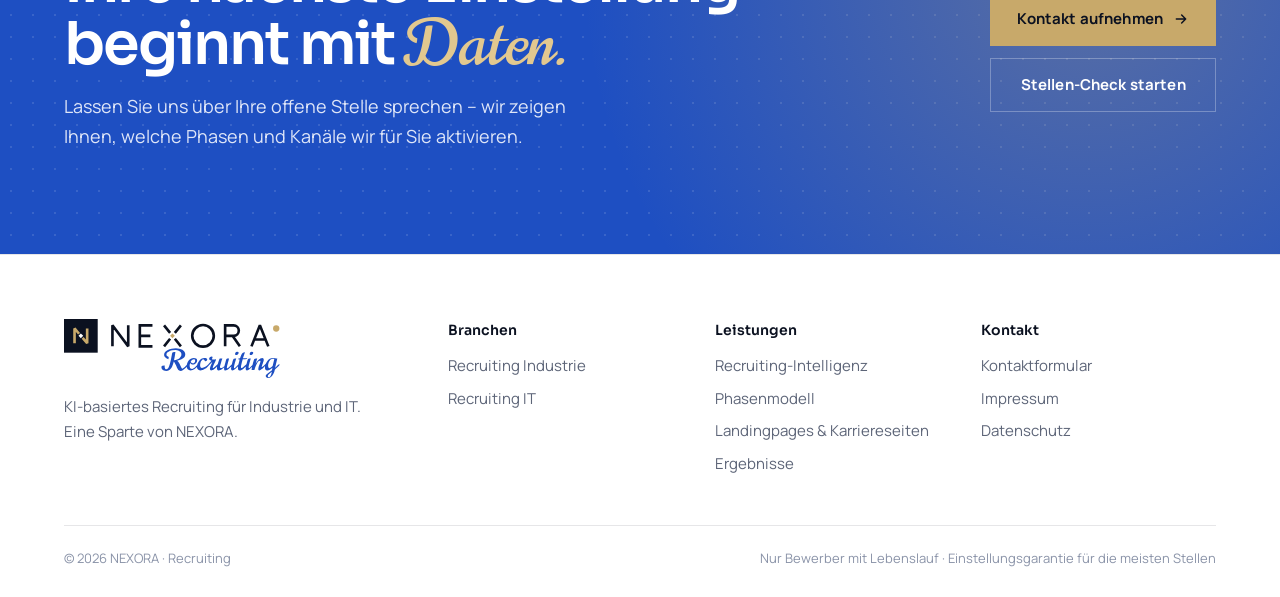
==== commit ed99cd7c: "Kontaktformular über Formspree statt Calendly-Terminbuchung - Neue Seite kontakt.html mit Formular (" ====
--- a/index.html
+++ b/index.html
@@ -37,7 +37,7 @@
         <li><a href="landingpages-karriereseiten.html">Landingpages &amp; Karriereseiten</a></li>
         <li><a href="#ergebnisse">Ergebnisse</a></li>
       </ul>
-      <a class="btn btn-ink btn-sm" href="https://calendly.com/staeb-felix/erstgespraech" target="_blank" rel="noopener">Kostenloses Erstgespräch</a>
+      <a class="btn btn-ink btn-sm" href="kontakt.html">Kontakt aufnehmen</a>
     </nav>
     <button class="burger" aria-label="Menü öffnen" aria-expanded="false" aria-controls="nav"><span></span></button>
   </div>
@@ -50,7 +50,7 @@
       <h1>Recruiting mit eigener <span class="sc">Intelligenz.</span></h1>
       <p class="lead"><b>KI-basierte Recruitingkampagnen</b>, die auch Fachkräfte erreichen, die gar nicht suchen. Sie bekommen <b>nur Bewerber mit Lebenslauf</b> – und für die meisten Stellen eine <b>Einstellungsgarantie</b>.</p>
       <div class="hero-actions">
-        <a class="btn btn-brass" href="https://calendly.com/staeb-felix/erstgespraech" target="_blank" rel="noopener">Kostenloses Erstgespräch <svg viewBox="0 0 24 24" fill="none" stroke="currentColor" stroke-width="2.2" stroke-linecap="round" stroke-linejoin="round"><path d="M5 12h14M13 6l6 6-6 6"/></svg></a>
+        <a class="btn btn-brass" href="kontakt.html">Kontakt aufnehmen <svg viewBox="0 0 24 24" fill="none" stroke="currentColor" stroke-width="2.2" stroke-linecap="round" stroke-linejoin="round"><path d="M5 12h14M13 6l6 6-6 6"/></svg></a>
         <a class="btn btn-line" href="#intelligenz">So arbeitet unsere KI</a>
       </div>
       <ul class="trust">
@@ -213,7 +213,7 @@
         <li><svg viewBox="0 0 24 24" fill="none" stroke="currentColor" stroke-width="2.4" stroke-linecap="round" stroke-linejoin="round"><path d="M20 6L9 17l-5-5"/></svg>Unverbindlich und kostenlos</li>
       </ul>
     </div>
-    <form class="sc-card rv" id="sc" novalidate data-cal="https://calendly.com/staeb-felix/erstgespraech">
+    <form class="sc-card rv" id="sc" novalidate data-contact="kontakt.html">
       <div class="sc-top"><ol class="sc-steps" aria-hidden="true"><li class="on"></li><li></li><li></li></ol><span class="sc-count" data-count-label>Schritt 1 / 3</span></div>
       <fieldset class="sc-page on">
         <h3>In welchem Bereich suchen Sie?</h3>
@@ -251,8 +251,8 @@
       <div class="sc-res" hidden>
         <div class="ok"><i><svg viewBox="0 0 24 24" fill="none" stroke="currentColor" stroke-width="2.4" stroke-linecap="round" stroke-linejoin="round"><path d="M20 6L9 17l-5-5"/></svg></i><h3>Perfekt – das reicht für den Start.</h3></div>
         <div class="sc-sum" data-sum></div>
-        <p>Buchen Sie jetzt Ihr kostenloses Erstgespräch. Ihre Angaben werden als Notiz mitgegeben, damit wir vorbereitet sind.</p>
-        <a class="btn btn-brass" data-cal-link href="https://calendly.com/staeb-felix/erstgespraech" target="_blank" rel="noopener">Erstgespräch buchen <svg viewBox="0 0 24 24" fill="none" stroke="currentColor" stroke-width="2.2" stroke-linecap="round" stroke-linejoin="round"><path d="M5 12h14M13 6l6 6-6 6"/></svg></a>
+        <p>Schicken Sie uns jetzt Ihre Anfrage – Ihre Angaben aus dem Stellen-Check übernehmen wir automatisch ins Kontaktformular.</p>
+        <a class="btn btn-brass" data-contact-link href="kontakt.html">Weiter zur Anfrage <svg viewBox="0 0 24 24" fill="none" stroke="currentColor" stroke-width="2.2" stroke-linecap="round" stroke-linejoin="round"><path d="M5 12h14M13 6l6 6-6 6"/></svg></a>
       </div>
     </form>
   </div>
@@ -275,7 +275,7 @@
 <section class="end">
   <div class="wrap end-in">
     <div><h2>Ihre nächste Einstellung beginnt mit <span class="sc">Daten.</span></h2><p>Lassen Sie uns über Ihre offene Stelle sprechen – wir zeigen Ihnen, welche Phasen und Kanäle wir für Sie aktivieren.</p></div>
-    <div class="btns"><a class="btn btn-brass" href="https://calendly.com/staeb-felix/erstgespraech" target="_blank" rel="noopener">Kostenloses Erstgespräch <svg viewBox="0 0 24 24" fill="none" stroke="currentColor" stroke-width="2.2" stroke-linecap="round" stroke-linejoin="round"><path d="M5 12h14M13 6l6 6-6 6"/></svg></a><a class="btn btn-line on-dark" href="#stellen-check">Stellen-Check starten</a></div>
+    <div class="btns"><a class="btn btn-brass" href="kontakt.html">Kontakt aufnehmen <svg viewBox="0 0 24 24" fill="none" stroke="currentColor" stroke-width="2.2" stroke-linecap="round" stroke-linejoin="round"><path d="M5 12h14M13 6l6 6-6 6"/></svg></a><a class="btn btn-line on-dark" href="#stellen-check">Stellen-Check starten</a></div>
   </div>
 </section>
 
@@ -286,12 +286,12 @@
       <div><img src="assets/logo/nexora-recruiting-logo.svg" alt="NEXORA Recruiting" width="220" height="60"><p class="claim">KI-basiertes Recruiting für Industrie und IT. Eine Sparte von NEXORA.</p></div>
       <div><h4>Branchen</h4><ul><li><a href="industrie-recruiting.html">Recruiting Industrie</a></li><li><a href="it-recruiting.html">Recruiting IT</a></li></ul></div>
       <div><h4>Leistungen</h4><ul><li><a href="index.html#intelligenz">Recruiting-Intelligenz</a></li><li><a href="index.html#phasen">Phasenmodell</a></li><li><a href="landingpages-karriereseiten.html">Landingpages &amp; Karriereseiten</a></li><li><a href="index.html#ergebnisse">Ergebnisse</a></li></ul></div>
-      <div><h4>Kontakt</h4><ul><li><a href="https://calendly.com/staeb-felix/erstgespraech" target="_blank" rel="noopener">Kostenloses Erstgespräch</a></li><li><a href="impressum.html">Impressum</a></li><li><a href="datenschutz.html">Datenschutz</a></li></ul></div>
+      <div><h4>Kontakt</h4><ul><li><a href="kontakt.html">Kontaktformular</a></li><li><a href="impressum.html">Impressum</a></li><li><a href="datenschutz.html">Datenschutz</a></li></ul></div>
     </div>
     <div class="ftr-bot"><span>© 2026 NEXORA · Recruiting</span><span>Nur Bewerber mit Lebenslauf · Einstellungsgarantie für die meisten Stellen</span></div>
   </div>
 </footer>
-<div class="mbar"><a href="https://calendly.com/staeb-felix/erstgespraech" target="_blank" rel="noopener">Kostenloses Erstgespräch <svg viewBox="0 0 24 24" fill="none" stroke="currentColor" stroke-width="2.2" stroke-linecap="round" stroke-linejoin="round"><path d="M5 12h14M13 6l6 6-6 6"/></svg></a></div>
+<div class="mbar"><a href="kontakt.html">Kontakt aufnehmen <svg viewBox="0 0 24 24" fill="none" stroke="currentColor" stroke-width="2.2" stroke-linecap="round" stroke-linejoin="round"><path d="M5 12h14M13 6l6 6-6 6"/></svg></a></div>
 <script src="main.js"></script>
 </body>
 </html>
--- a/styles.css
+++ b/styles.css
@@ -593,3 +593,40 @@
 .legal address { font-style: normal; }
 .legal a { color: var(--blue); }
 .todo { background: rgba(200, 169, 106, .28); color: var(--ink); padding: 0 4px; }
+
+/* Kontaktformular */
+.kf-hero { overflow: clip; }
+.kf-hero .hero-grid { align-items: start; }
+.kf-side ul { list-style: none; padding: 0; margin: 30px 0 0; display: grid; gap: 12px; }
+.kf-side li { display: flex; gap: 12px; align-items: flex-start; color: var(--text); }
+.kf-side li svg { width: 20px; height: 20px; flex: none; margin-top: 3px; color: var(--blue); }
+.kf-direct { margin-top: 34px; padding: 22px 24px; background: var(--white); border: 1px solid var(--line); }
+.kf-direct small { display: block; font-size: 10.5px; font-weight: 700; letter-spacing: .14em; text-transform: uppercase; color: var(--muted); margin-bottom: 8px; }
+.kf-direct a { display: block; color: var(--ink); font-weight: 700; text-decoration: none; }
+.kf-direct a:hover { color: var(--blue); }
+.kf-card { background: var(--white); border: 1px solid var(--line); box-shadow: 0 40px 80px -40px rgba(11,17,32,.35); padding: clamp(24px, 3vw, 36px); }
+.kf-card h2 { font-family: var(--head); font-size: 24px; font-weight: 600; color: var(--ink); letter-spacing: -.02em; margin: 0 0 20px; }
+.kf-card .fields { display: grid; grid-template-columns: 1fr 1fr; gap: 16px; }
+.fld textarea { width: 100%; min-height: 140px; padding: 13px 14px; border: 1px solid var(--line); background: var(--frost); font: inherit; resize: vertical; transition: border-color .2s, background .2s; }
+.fld textarea:focus { outline: none; border-color: var(--blue); background: var(--white); }
+.fld.bad textarea { border-color: #c0362c; background: #fff5f4; }
+.fld input:focus-visible, .fld textarea:focus-visible, .fld select:focus-visible { box-shadow: 0 0 0 3px rgba(30,79,194,.18); }
+.fld .opt-l { font-weight: 500; color: var(--muted); }
+.kf-check { grid-column: 1 / -1; display: grid; gap: 4px; padding: 14px 16px; background: var(--frost); border-left: 3px solid var(--brass); font-size: 14.5px; color: var(--ink); }
+.kf-check small { font-size: 10.5px; font-weight: 700; letter-spacing: .14em; text-transform: uppercase; color: var(--muted); }
+.kf-consent { grid-column: 1 / -1; display: flex; gap: 10px; align-items: flex-start; font-size: 14px; color: var(--text); }
+.kf-consent input { width: 18px; height: 18px; margin: 3px 0 0; flex: none; accent-color: var(--blue); }
+.kf-consent.bad { color: #b02a20; }
+.kf-consent a { color: var(--blue); }
+.kf-hp { position: absolute; left: -9999px; width: 1px; height: 1px; overflow: hidden; }
+.kf-foot { display: flex; flex-wrap: wrap; align-items: center; gap: 14px 20px; margin-top: 22px; }
+.kf-foot button[disabled] { opacity: .6; cursor: wait; }
+.kf-status { font-size: 14px; font-weight: 600; color: var(--muted); }
+.kf-status.err { color: #b02a20; }
+.kf-sent { display: grid; gap: 14px; outline: none; }
+.kf-sent .ok { display: flex; gap: 14px; align-items: center; }
+.kf-sent .ok i { width: 46px; height: 46px; flex: none; display: grid; place-items: center; background: var(--ink); }
+.kf-sent .ok i svg { width: 22px; height: 22px; fill: none; stroke: var(--brass-2); stroke-width: 2.4; }
+.kf-sent h2 { margin: 0; }
+.kf-sent p { color: var(--muted); margin: 0; }
+@media (max-width: 640px) { .kf-card .fields { grid-template-columns: 1fr; } }
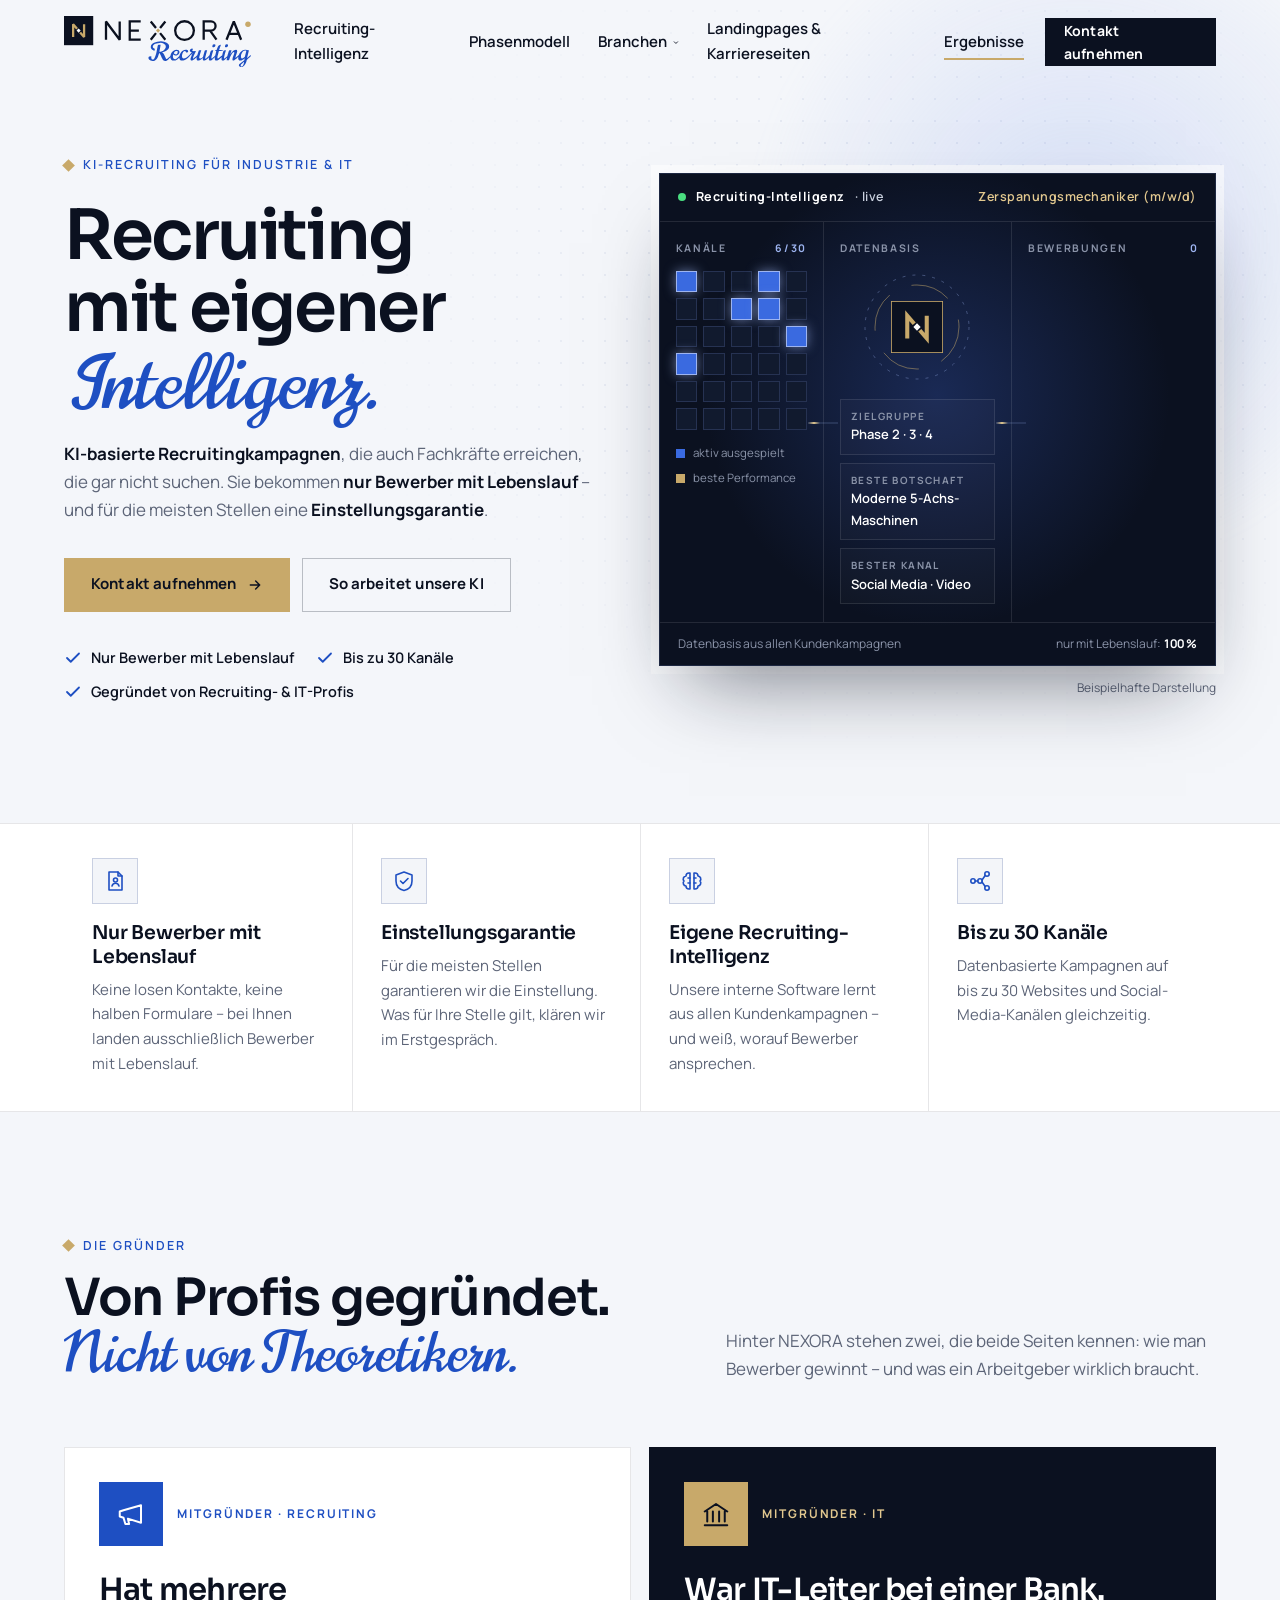
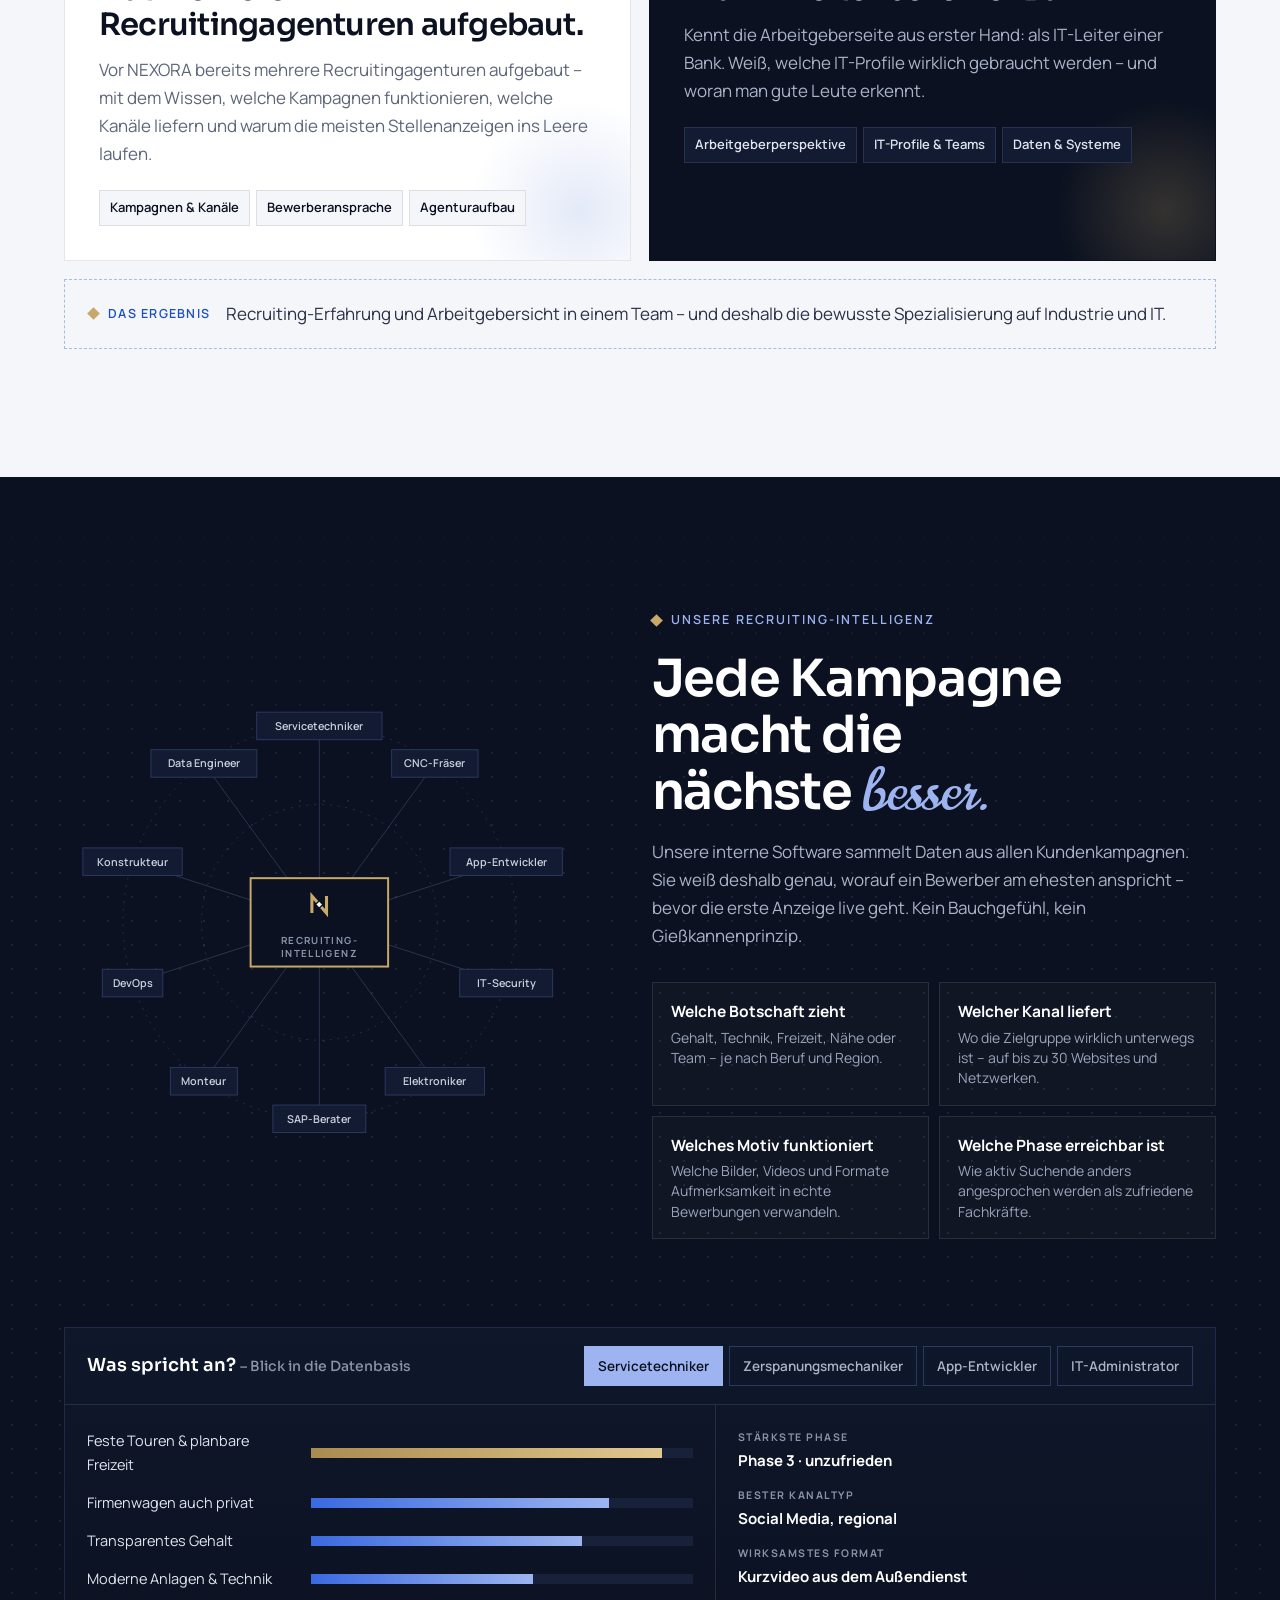
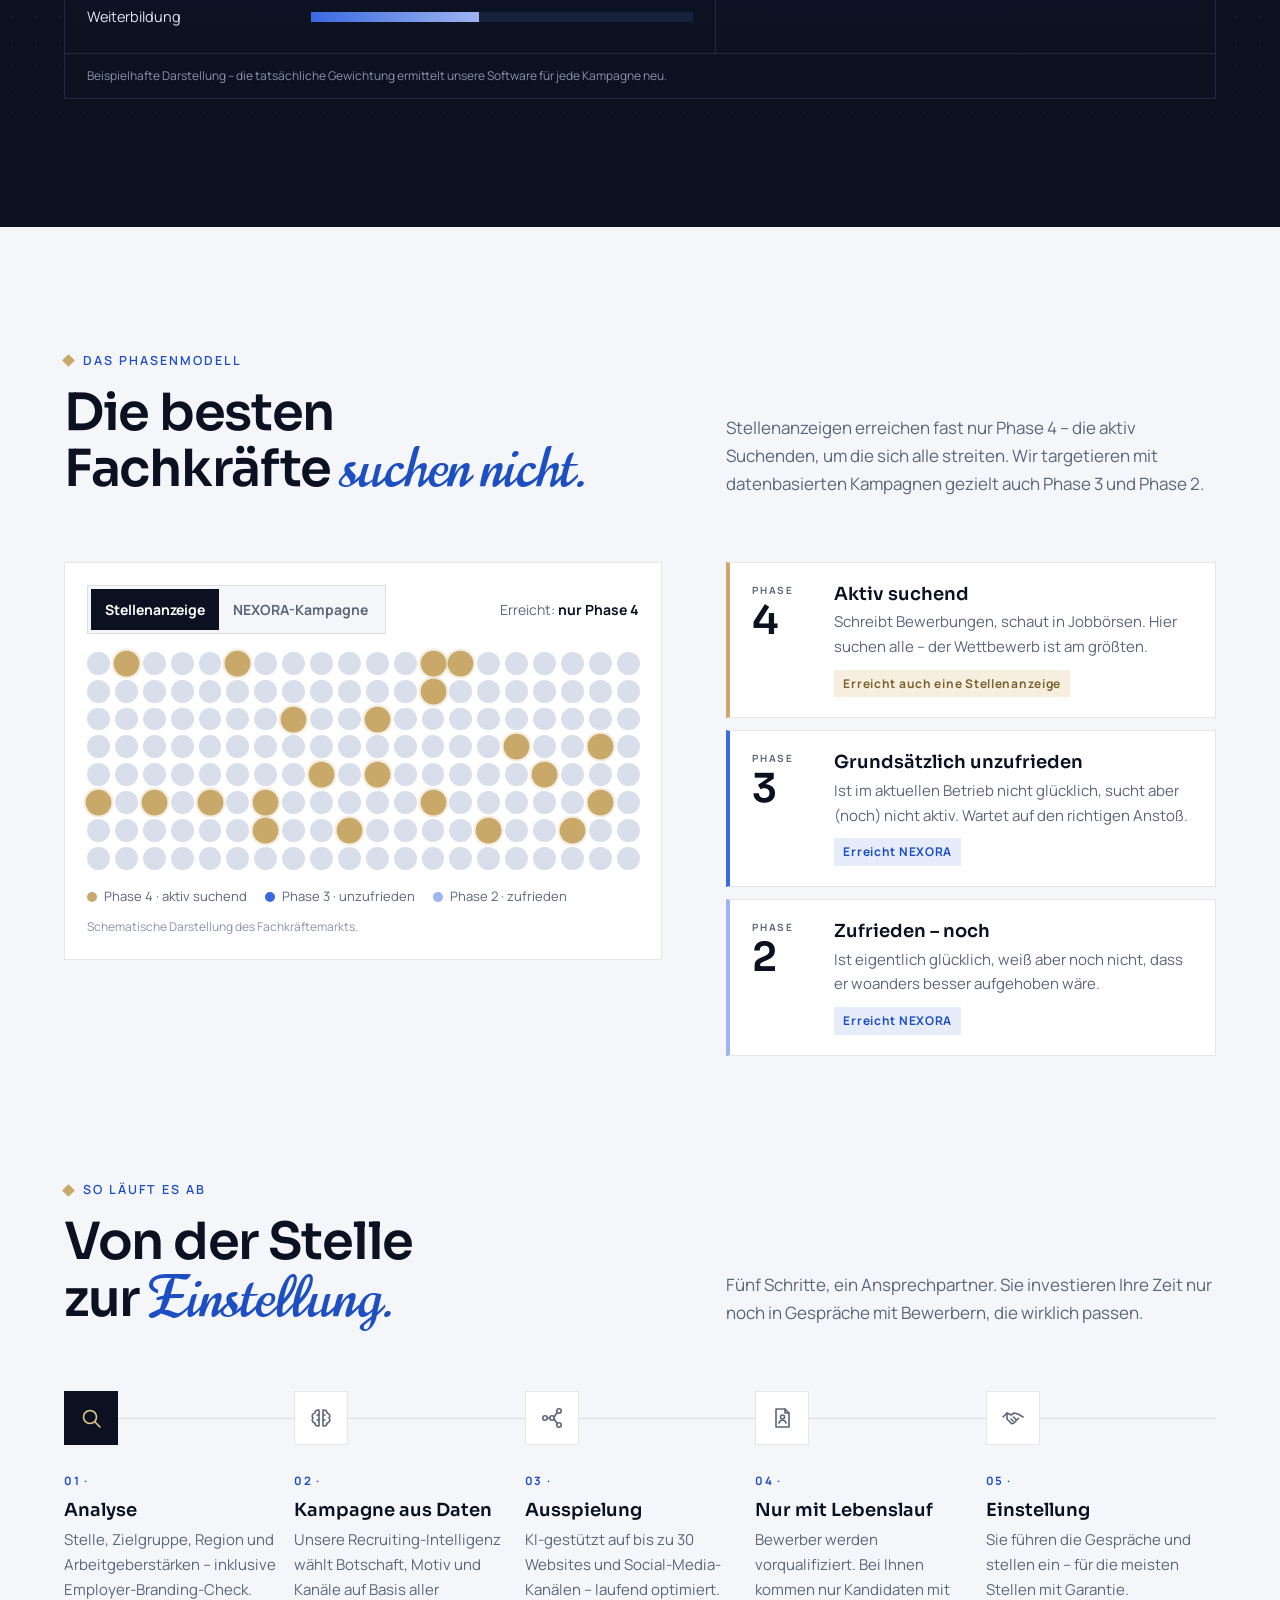
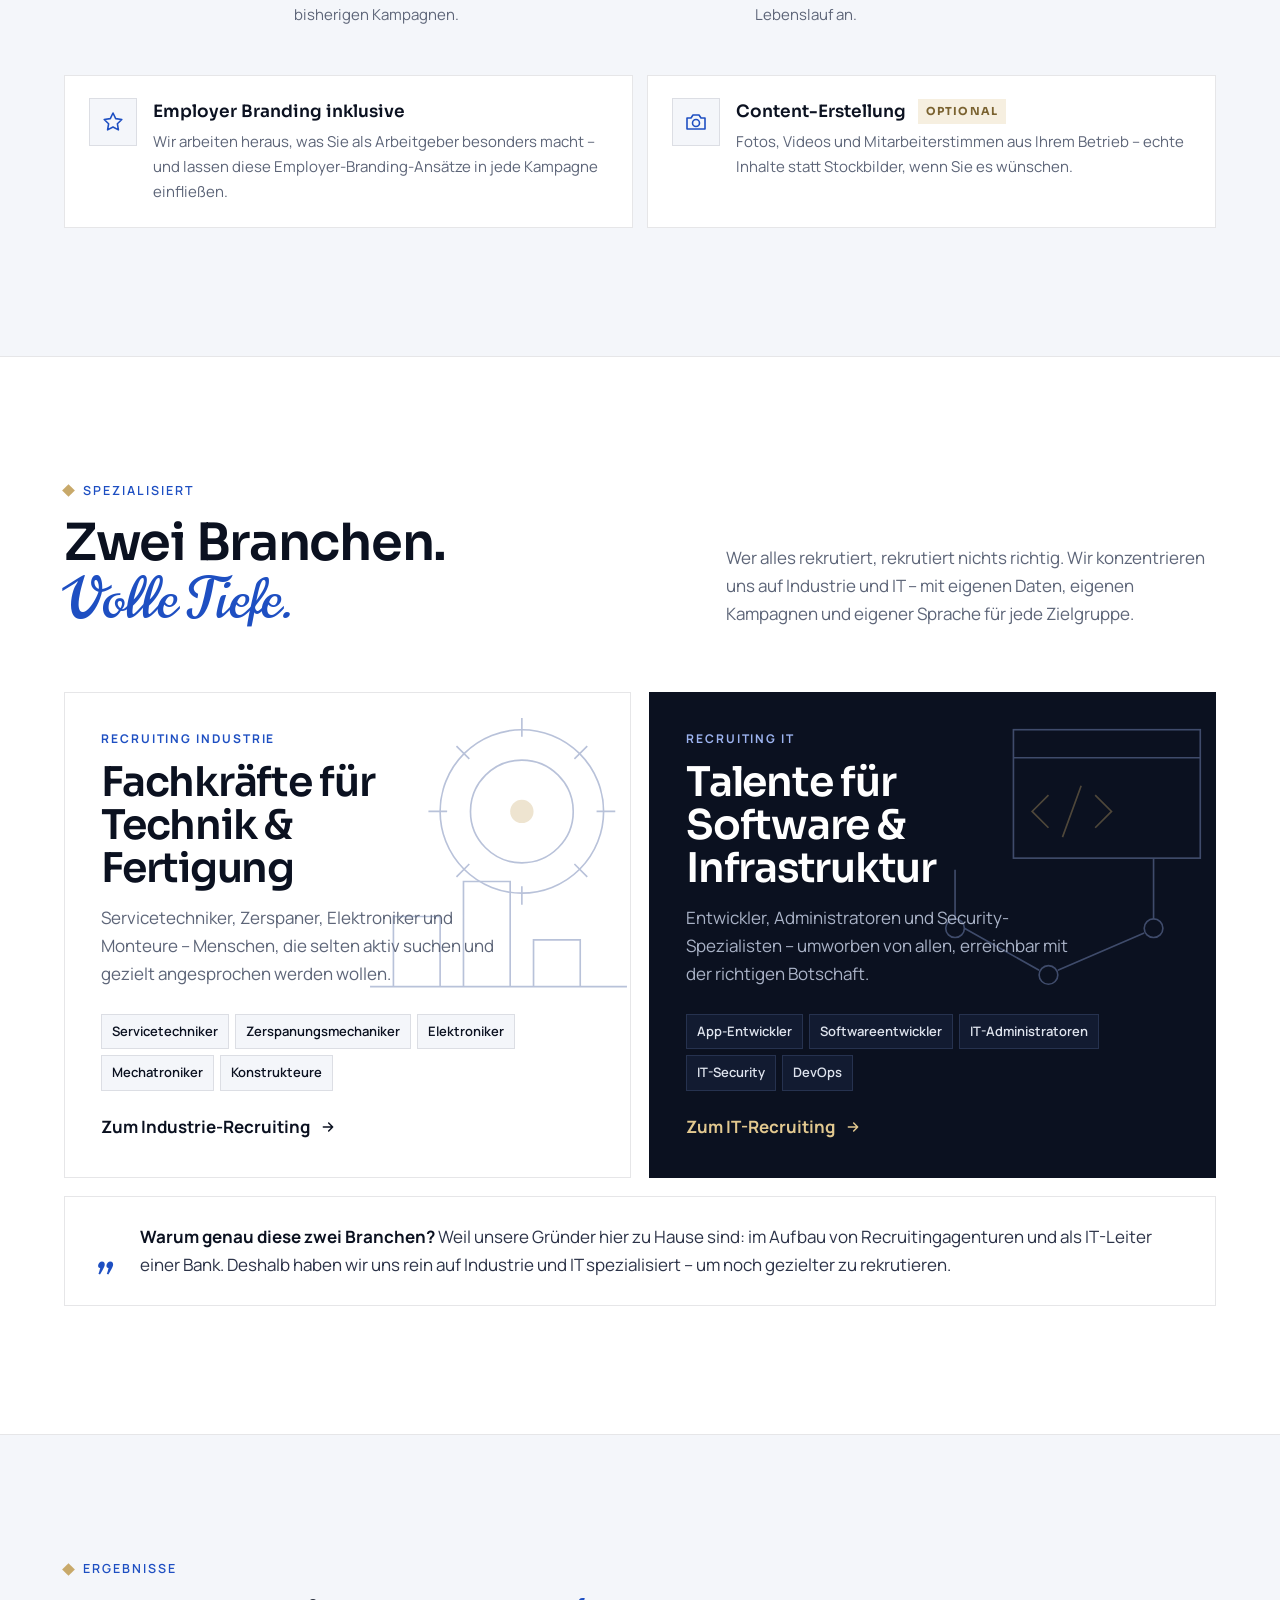
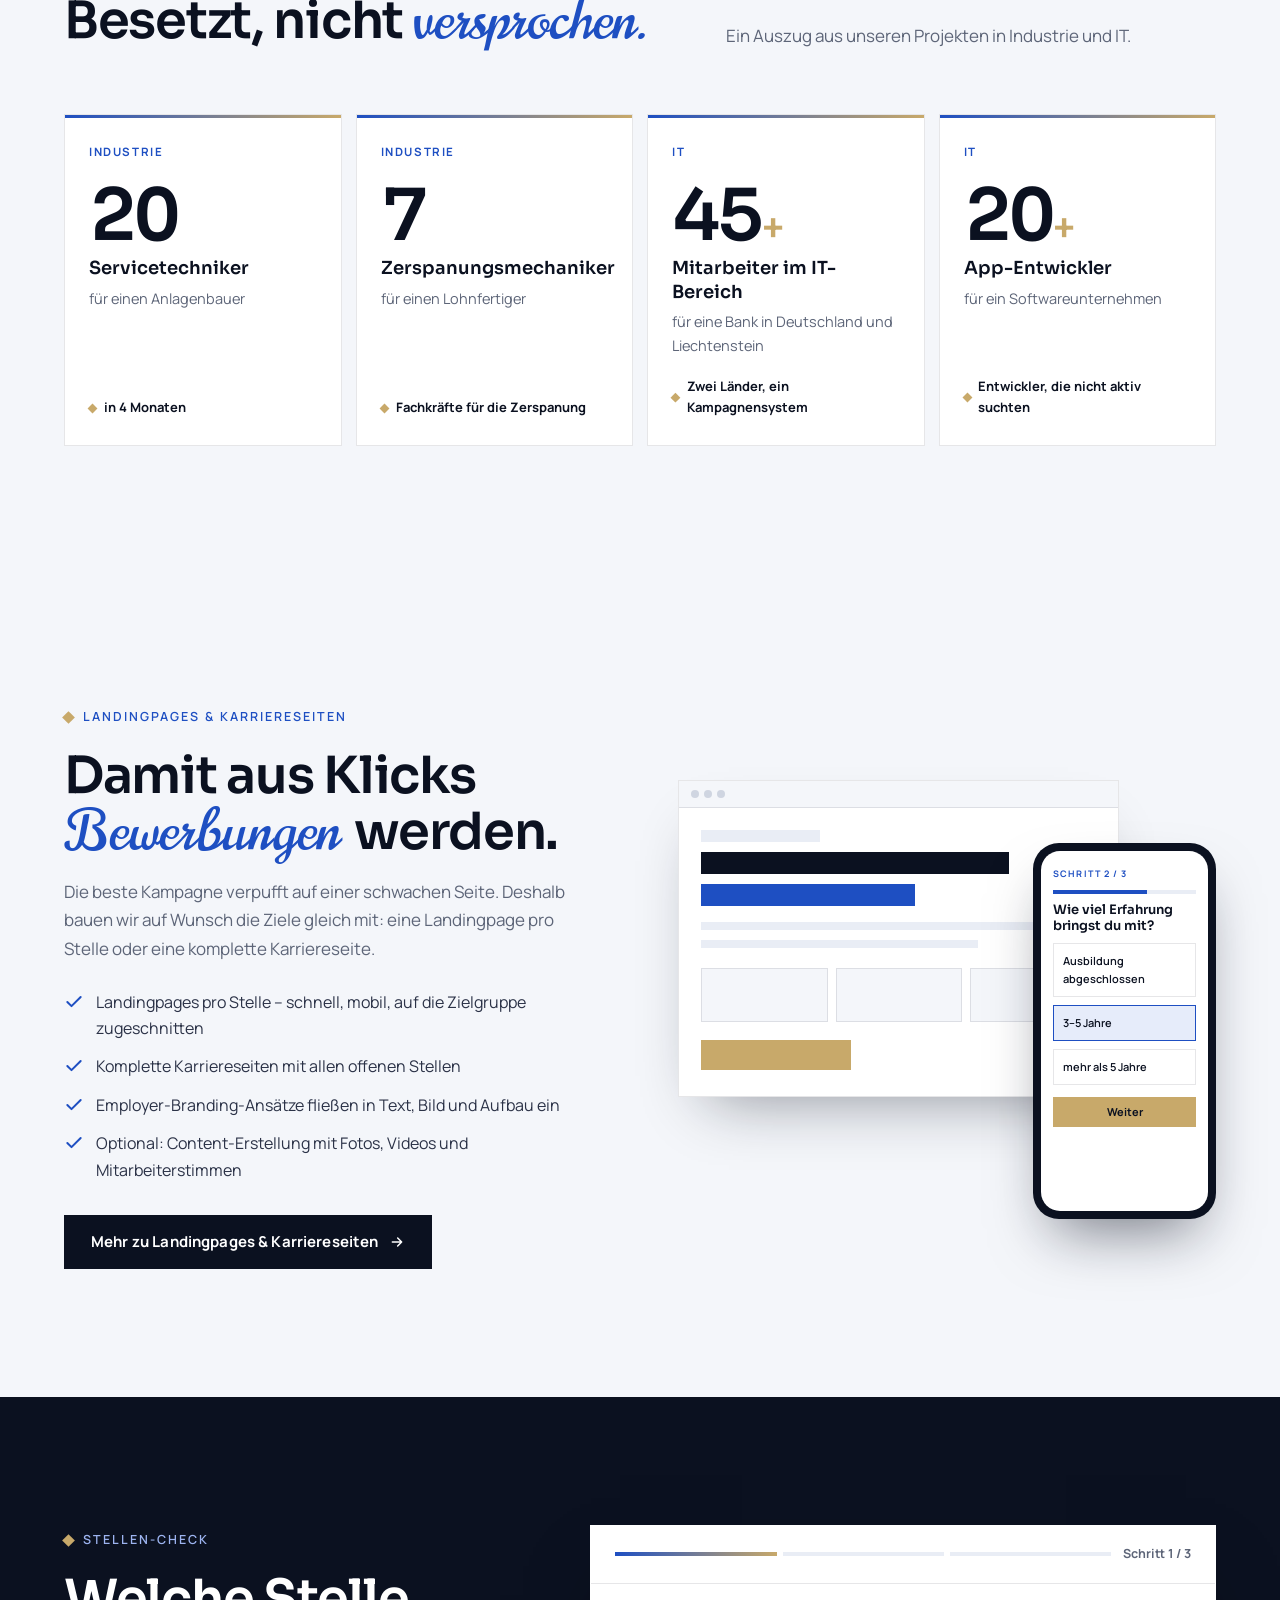
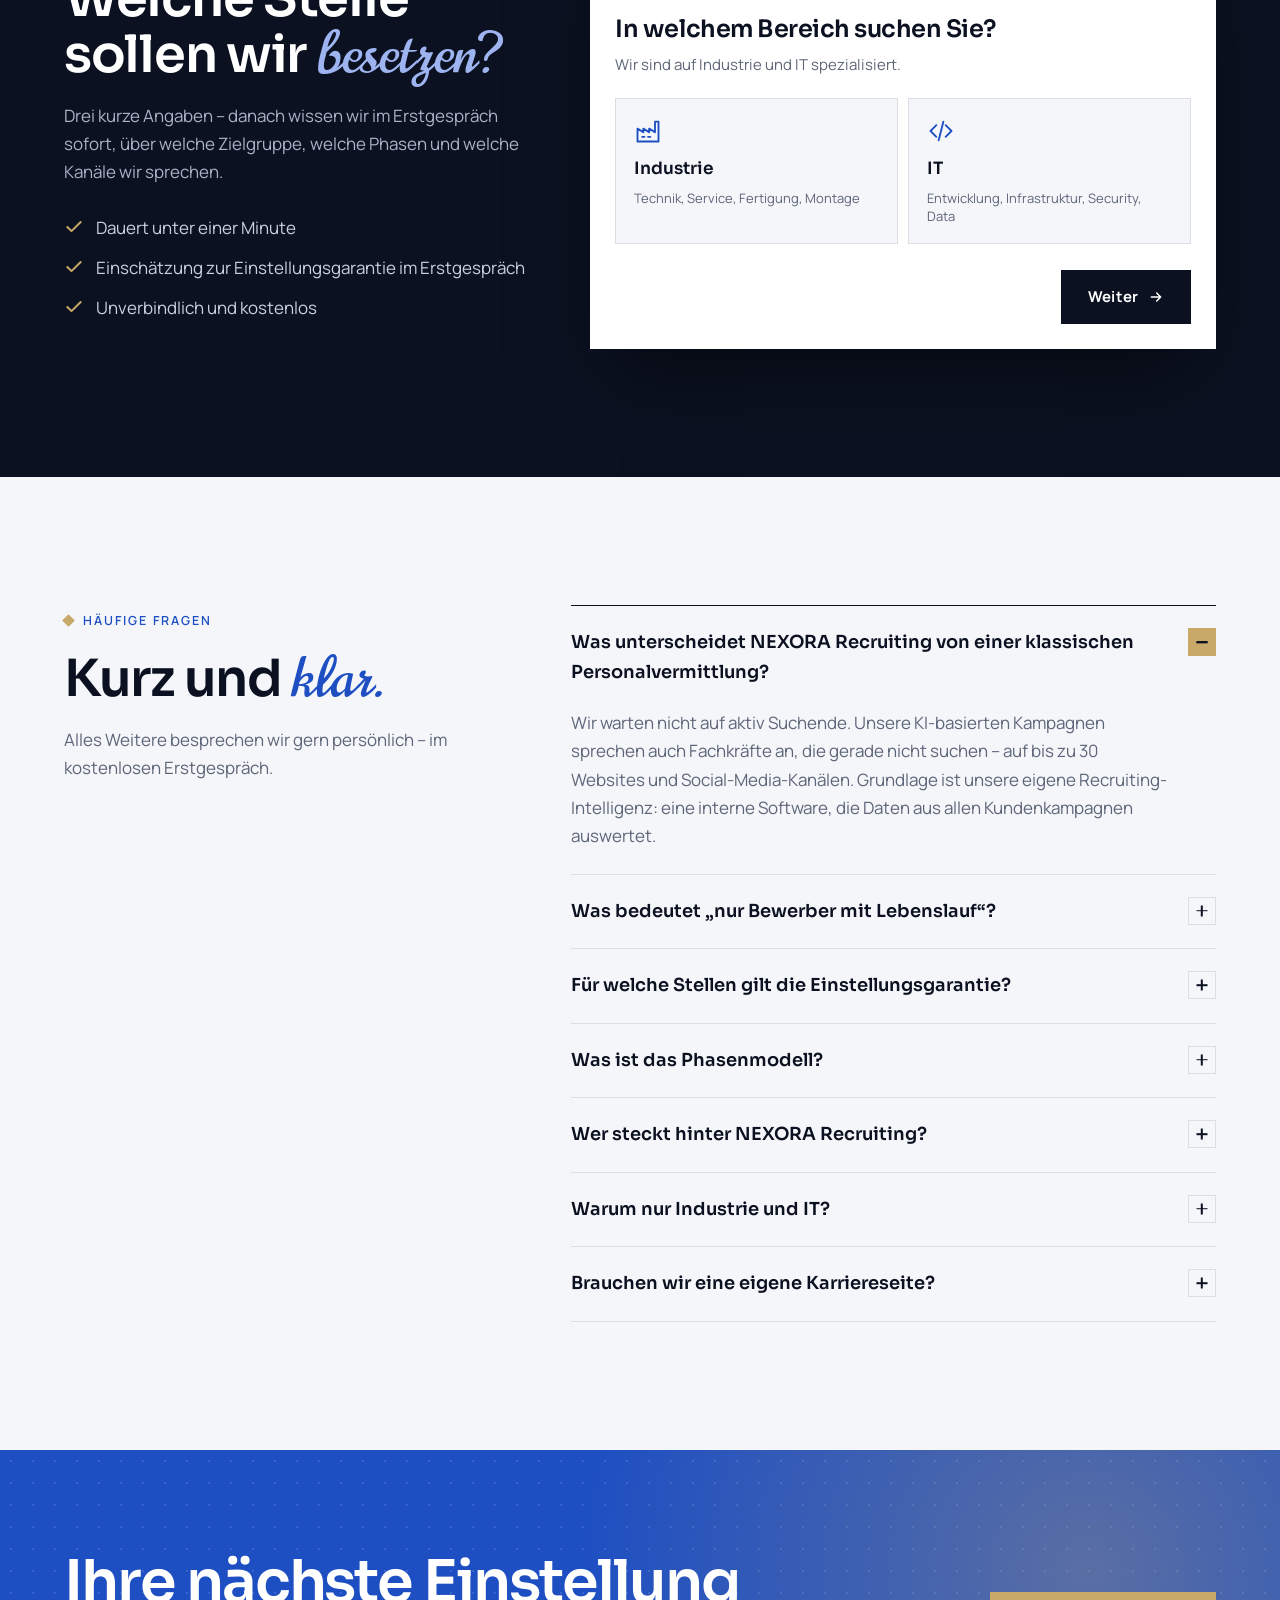
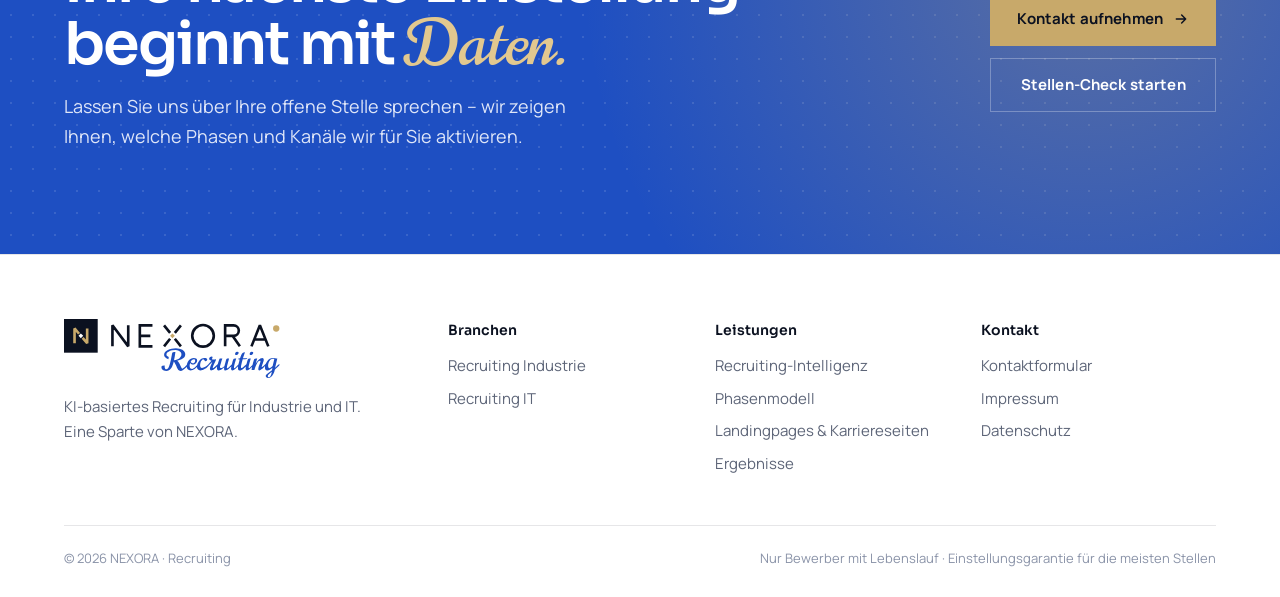
==== commit fa87f275: "Impressum auf Nexora-Recruiting umstellen - Unternehmen Nexora-Recruiting (Inhaber Julian Sass), E-M" ====
--- a/index.html
+++ b/index.html
@@ -5,14 +5,14 @@
 <meta name="viewport" content="width=device-width, initial-scale=1">
 <title>NEXORA Recruiting – KI-basiertes Recruiting für Industrie &amp; IT</title>
 <meta name="description" content="KI-basierte Recruitingkampagnen für Industrie und IT: nur Bewerber mit Lebenslauf, Einstellungsgarantie für die meisten Stellen, datenbasiert auf bis zu 30 Kanälen.">
-<link rel="canonical" href="https://recruiting.nexora.de/">
+<link rel="canonical" href="https://www.nexora-recruiting.de/">
 <meta property="og:type" content="website">
 <meta property="og:locale" content="de_DE">
 <meta property="og:site_name" content="NEXORA Recruiting">
 <meta property="og:title" content="NEXORA Recruiting – KI-basiertes Recruiting für Industrie &amp; IT">
 <meta property="og:description" content="KI-basierte Recruitingkampagnen für Industrie und IT: nur Bewerber mit Lebenslauf, Einstellungsgarantie für die meisten Stellen, datenbasiert auf bis zu 30 Kanälen.">
-<meta property="og:url" content="https://recruiting.nexora.de/">
-<meta property="og:image" content="https://recruiting.nexora.de/assets/og-image.png">
+<meta property="og:url" content="https://www.nexora-recruiting.de/">
+<meta property="og:image" content="https://www.nexora-recruiting.de/assets/og-image.png">
 <meta property="og:image:width" content="1200">
 <meta property="og:image:height" content="630">
 <meta name="twitter:card" content="summary_large_image">
@@ -21,7 +21,7 @@
 <link rel="preload" href="assets/fonts/manrope-latin.woff2" as="font" type="font/woff2" crossorigin>
 <link rel="preload" href="assets/fonts/sora-latin.woff2" as="font" type="font/woff2" crossorigin>
 <link rel="stylesheet" href="styles.css">
-<script type="application/ld+json">{"@context":"https://schema.org","@type":"Organization","name":"NEXORA Recruiting","parentOrganization":{"@type":"Organization","name":"NEXORA"},"url":"https://recruiting.nexora.de/","logo":"https://recruiting.nexora.de/assets/logo/nexora-recruiting-logo.svg","description":"KI-basierte Recruitingkampagnen für Industrie und IT – nur Bewerber mit Lebenslauf, für die meisten Stellen mit Einstellungsgarantie."}</script>
+<script type="application/ld+json">{"@context":"https://schema.org","@type":"Organization","name":"NEXORA Recruiting","parentOrganization":{"@type":"Organization","name":"NEXORA"},"url":"https://www.nexora-recruiting.de/","logo":"https://www.nexora-recruiting.de/assets/logo/nexora-recruiting-logo.svg","description":"KI-basierte Recruitingkampagnen für Industrie und IT – nur Bewerber mit Lebenslauf, für die meisten Stellen mit Einstellungsgarantie."}</script>
 <script type="application/ld+json">{"@context":"https://schema.org","@type":"FAQPage","mainEntity":[{"@type":"Question","name":"Was unterscheidet NEXORA Recruiting von einer klassischen Personalvermittlung?","acceptedAnswer":{"@type":"Answer","text":"Wir warten nicht auf aktiv Suchende. Unsere KI-basierten Kampagnen sprechen auch Fachkräfte an, die gerade nicht suchen – auf bis zu 30 Websites und Social-Media-Kanälen. Grundlage ist unsere eigene Recruiting-Intelligenz: eine interne Software, die Daten aus allen Kundenkampagnen auswertet."}},{"@type":"Question","name":"Was bedeutet „nur Bewerber mit Lebenslauf“?","acceptedAnswer":{"@type":"Answer","text":"Sie bekommen keine losen Kontakte oder halb ausgefüllten Formulare. Bei Ihnen landen ausschließlich Bewerber, die einen Lebenslauf vorgelegt haben – damit Sie direkt entscheiden können, wen Sie kennenlernen möchten."}},{"@type":"Question","name":"Für welche Stellen gilt die Einstellungsgarantie?","acceptedAnswer":{"@type":"Answer","text":"Für die meisten Positionen in Industrie und IT bieten wir eine Einstellungsgarantie. Ob und in welcher Form sie für Ihre konkrete Stelle gilt, klären wir transparent im Erstgespräch."}},{"@type":"Question","name":"Was ist das Phasenmodell?","acceptedAnswer":{"@type":"Answer","text":"Wir teilen Kandidaten nach ihrer Wechselbereitschaft ein. Phase 4 sucht aktiv. Phase 3 ist mit dem aktuellen Betrieb grundsätzlich unzufrieden. Phase 2 ist zufrieden – weiß aber noch nicht, dass es woanders besser passen würde. Stellenanzeigen erreichen fast nur Phase 4, unsere Kampagnen gezielt alle drei."}},{"@type":"Question","name":"Wer steckt hinter NEXORA Recruiting?","acceptedAnswer":{"@type":"Answer","text":"NEXORA wurde von Profis gegründet: Einer unserer Gründer hat bereits mehrere Recruitingagenturen aufgebaut, ein anderer war IT-Leiter bei einer Bank. Recruiting-Erfahrung und die Perspektive des Arbeitgebers sitzen bei uns also am selben Tisch."}},{"@type":"Question","name":"Warum nur Industrie und IT?","acceptedAnswer":{"@type":"Answer","text":"Weil wir genau hier zu Hause sind – im Recruiting und in der IT. Mit NEXORA haben wir uns bewusst auf Industrie und IT spezialisiert: Je enger der Fokus, desto präziser die Daten – und desto gezielter die Ansprache."}},{"@type":"Question","name":"Brauchen wir eine eigene Karriereseite?","acceptedAnswer":{"@type":"Answer","text":"Nicht zwingend – wir können Landingpages pro Stelle und komplette Karriereseiten für Sie erstellen. Content wie Fotos, Videos und Mitarbeiterstimmen bieten wir optional dazu an."}}]}</script>
 </head>
 <body>
--- a/styles.css
+++ b/styles.css
@@ -618,7 +618,6 @@
 .kf-consent input { width: 18px; height: 18px; margin: 3px 0 0; flex: none; accent-color: var(--blue); }
 .kf-consent.bad { color: #b02a20; }
 .kf-consent a { color: var(--blue); }
-.kf-hp { position: absolute; left: -9999px; width: 1px; height: 1px; overflow: hidden; }
 .kf-foot { display: flex; flex-wrap: wrap; align-items: center; gap: 14px 20px; margin-top: 22px; }
 .kf-foot button[disabled] { opacity: .6; cursor: wait; }
 .kf-status { font-size: 14px; font-weight: 600; color: var(--muted); }
